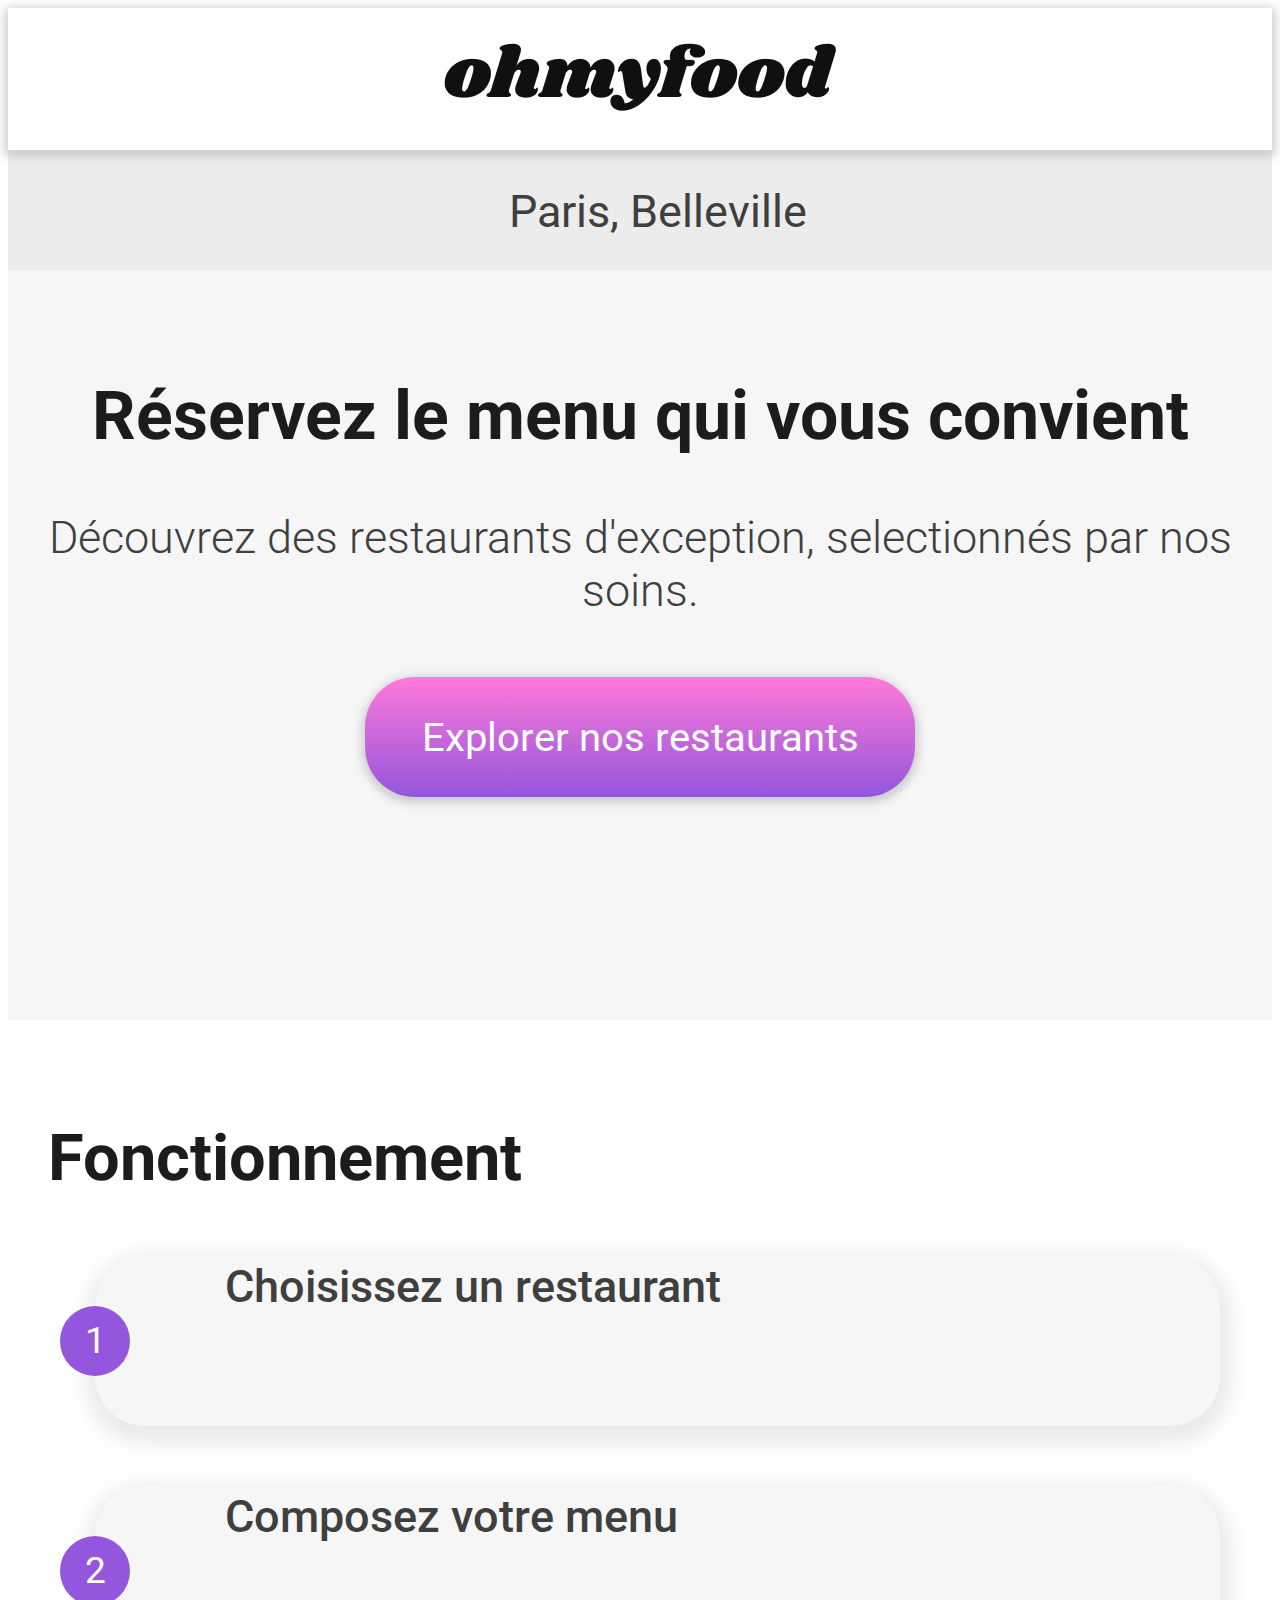
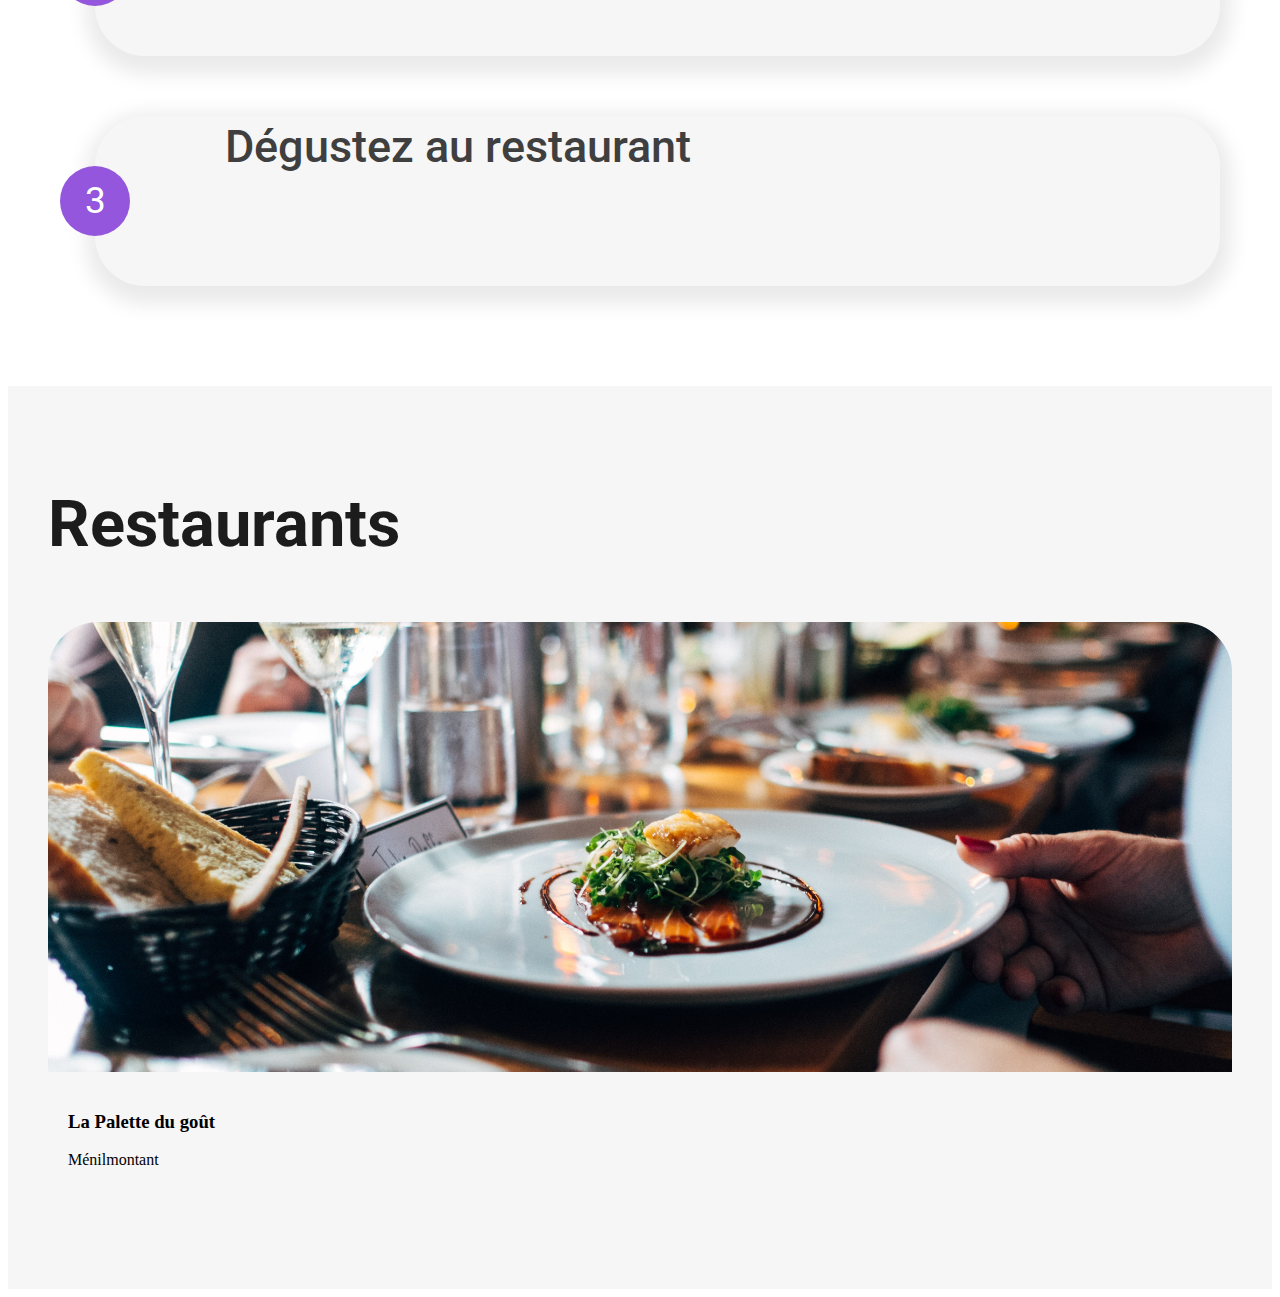
==== index.html @ 8fda4472 "accueil Header Fonctionnement" ====
<!DOCTYPE html>
<html lang="fr">
    <head>

        
        <link rel="stylesheet" href="css/smartphone.css">
        <link rel="stylesheet" href="https://cdnjs.cloudflare.com/ajax/libs/font-awesome/6.1.2/css/all.min.css" integrity="sha512-1sCRPdkRXhBV2PBLUdRb4tMg1w2YPf37qatUFeS7zlBy7jJI8Lf4VHwWfZZfpXtYSLy85pkm9GaYVYMfw5BC1A==" crossorigin="anonymous" referrerpolicy="no-referrer" />

        <title>Oh My food</title>
    </head>
    <body>

        <header class="header">

            <div class="header__logo">
                <img src="./images/ohmyfood.png" alt="Oh My Food Logo">
            </div>

            <div class="header__localisation">
                <i class="fa-solid fa-location-dot"></i> 
                <span>Paris, Belleville</span>
            </div>


            <div class="header__hero">
                <span class="header__hero__title"><h2>Réservez le menu qui vous convient</h2></span>
                <div class="header__hero__subtitle">Découvrez des restaurants d'exception, selectionnés par nos soins.</div>
                <button class="bouton" type="button">
                    Explorer nos restaurants
                </button>
            </div>

        </header>

        <main>

            <section class="fonctionnement">

                <div class="fonctionnement__titre">Fonctionnement</div>

                    <div class="fonctionnement__cards">

                        <div class="fonctionnement__card">
                            <span>1</span>
                            <div><i class="fa-solid fa-mobile-screen"></i> Choisissez un restaurant</div>
                        </div>

                        <div class="fonctionnement__card">
                            <span>2</span>
                            <div><i class="fa-solid fa-list-ul"></i> Composez votre menu</div>
                        </div>

                        <div class="fonctionnement__card">
                            <span>3</span>
                            <div><i class="fa-solid fa-store"></i> Dégustez au restaurant</div>
                        </div>
                    
                    </div>

                </div>

            </section>

            <section class="restaurants">

                <div class="restaurants__titre">Restaurants</div>

                <div class="restaurants__cards">

                    <div class="restaurants__cards__unite">
                        <div class="restaurants__cards__unite__img">
                            <img src="./images/jay-wennington-N_Y88TWmGwA-unsplash.jpg " alt="">
                        </div>
                        <div class="restaurants__cards__unite__caption">
                            <div class="restaurants__cards__unite__caption__descr">
                                <h3>La Palette du goût</h3>
                                Ménilmontant
                            </div>
                            <div class="restaurants__cards__unite__caption__icon">
                                <i class="fa-solid fa-heart"></i>
                            </div>
                        </div>


                    </div>

                </div>



            </section>

            <footer>

            </footer>




        </main>

        
    </body>

</html>
---- css/smartphone.css ----
@import "https://fonts.googleapis.com/css2?family=Roboto:wght@100;300;400;500;700;900&display=swap";
.header {
  width: 100%;
  display: flex;
  flex-direction: column;
  justify-content: center;
}
.header__logo {
  width: 100%;
  text-align: center;
  padding: 35px 0 35px 0;
  box-shadow: 0px 3px 10px 3px #cacaca;
  z-index: 1;
}
.header__localisation {
  background-color: #ececec;
  width: 100%;
  height: 50px;
  padding: 35px 0 35px 0;
  text-align: center;
}
.header__localisation i {
  font-size: 40px;
  padding: 10px 10px 0 0;
  color: rgb(63, 63, 63);
}
.header__localisation span {
  margin-left: 25px;
  font-family: Roboto;
  color: rgb(63, 63, 63);
  font-size: 45px;
  font-weight: 400;
}
.header__hero {
  width: 100%;
  height: 750px;
  background-color: #F6F6F6;
  padding: 50px 30px 50px 30px;
  text-align: center;
  box-sizing: border-box;
}
.header__hero__title {
  font-family: Roboto;
  font-size: 45px;
  font-weight: 700;
  color: #1c1c1c;
}
.header__hero__subtitle {
  font-family: Roboto;
  font-size: 45px;
  font-weight: 300;
  color: rgb(63, 63, 63);
}
.header .bouton {
  margin-top: 60px;
  width: 550px;
  height: 120px;
  background-image: linear-gradient(#FF79DA, #9356DC);
  border-radius: 50px;
  border: none;
  font: 400 40px "Roboto";
  color: white;
  box-shadow: 0px 3px 10px 3px #cacaca;
  transition: all 0.3s ease-in-out;
}
.header .bouton:hover {
  box-shadow: 0px 3px 15px 7px #aaa8a8;
  background-image: linear-gradient(#ff93e1, #a16be0);
}

.fonctionnement {
  width: 100%;
  box-sizing: border-box;
  display: flex;
  flex-direction: column;
  padding: 100px 40px 100px 40px;
  background-color: white;
}
.fonctionnement__titre {
  font-family: Roboto;
  font-size: 65px;
  font-weight: 700;
  color: #1c1c1c;
}
.fonctionnement__card {
  display: flex;
  flex-direction: row;
  margin-top: 60px;
  justify-content: center;
  align-items: center;
}
.fonctionnement__card span {
  min-width: 70px;
  min-height: 70px;
  background-color: #9356DC;
  border-radius: 50px;
  text-align: center;
  font-family: Roboto;
  font-size: 37px;
  color: white;
  line-height: 70px;
  z-index: 1;
}
.fonctionnement__card div {
  width: 95%;
  height: 170px;
  background-color: #F6F6F6;
  border-radius: 50px;
  color: rgb(63, 63, 63);
  font-family: Roboto;
  font-size: 45px;
  font-weight: 500;
  margin-left: -35px;
  box-shadow: 1px 8px 20px 10px #eaeaea;
  transition: all 0.3s ease-in-out;
}
.fonctionnement__card div:hover {
  background-color: rgba(220, 203, 241, 0.31);
  box-shadow: 1px 8px 20px 10px #aeaeae;
}
.fonctionnement__card div:hover i {
  color: #9356DC;
}
.fonctionnement__card div i {
  font-size: 50px;
  padding: 60px 50px 60px 80px;
  color: grey;
}

.restaurants {
  width: 100%;
  background-color: #F6F6F6;
  box-sizing: border-box;
  display: flex;
  flex-direction: column;
  padding: 100px 40px 100px 40px;
}
.restaurants__titre {
  font-family: Roboto;
  font-size: 65px;
  font-weight: 700;
  color: #1c1c1c;
}
.restaurants__cards {
  margin-top: 60px;
  display: flex;
  flex-direction: column;
}
.restaurants__cards__unite {
  width: 100%;
  display: flex;
  flex-direction: column;
}
.restaurants__cards__unite__img {
  height: 450px;
}
.restaurants__cards__unite__img img {
  width: 100%;
  height: 100%;
  -o-object-fit: cover;
     object-fit: cover;
  border-radius: 50px 50px 0 0;
}
.restaurants__cards__unite__caption {
  width: 100%;
  padding: 20px;
  box-sizing: border-box;
  display: flex;
  flex-direction: row;
  justify-content: space-between;
}/*# sourceMappingURL=smartphone.css.map */
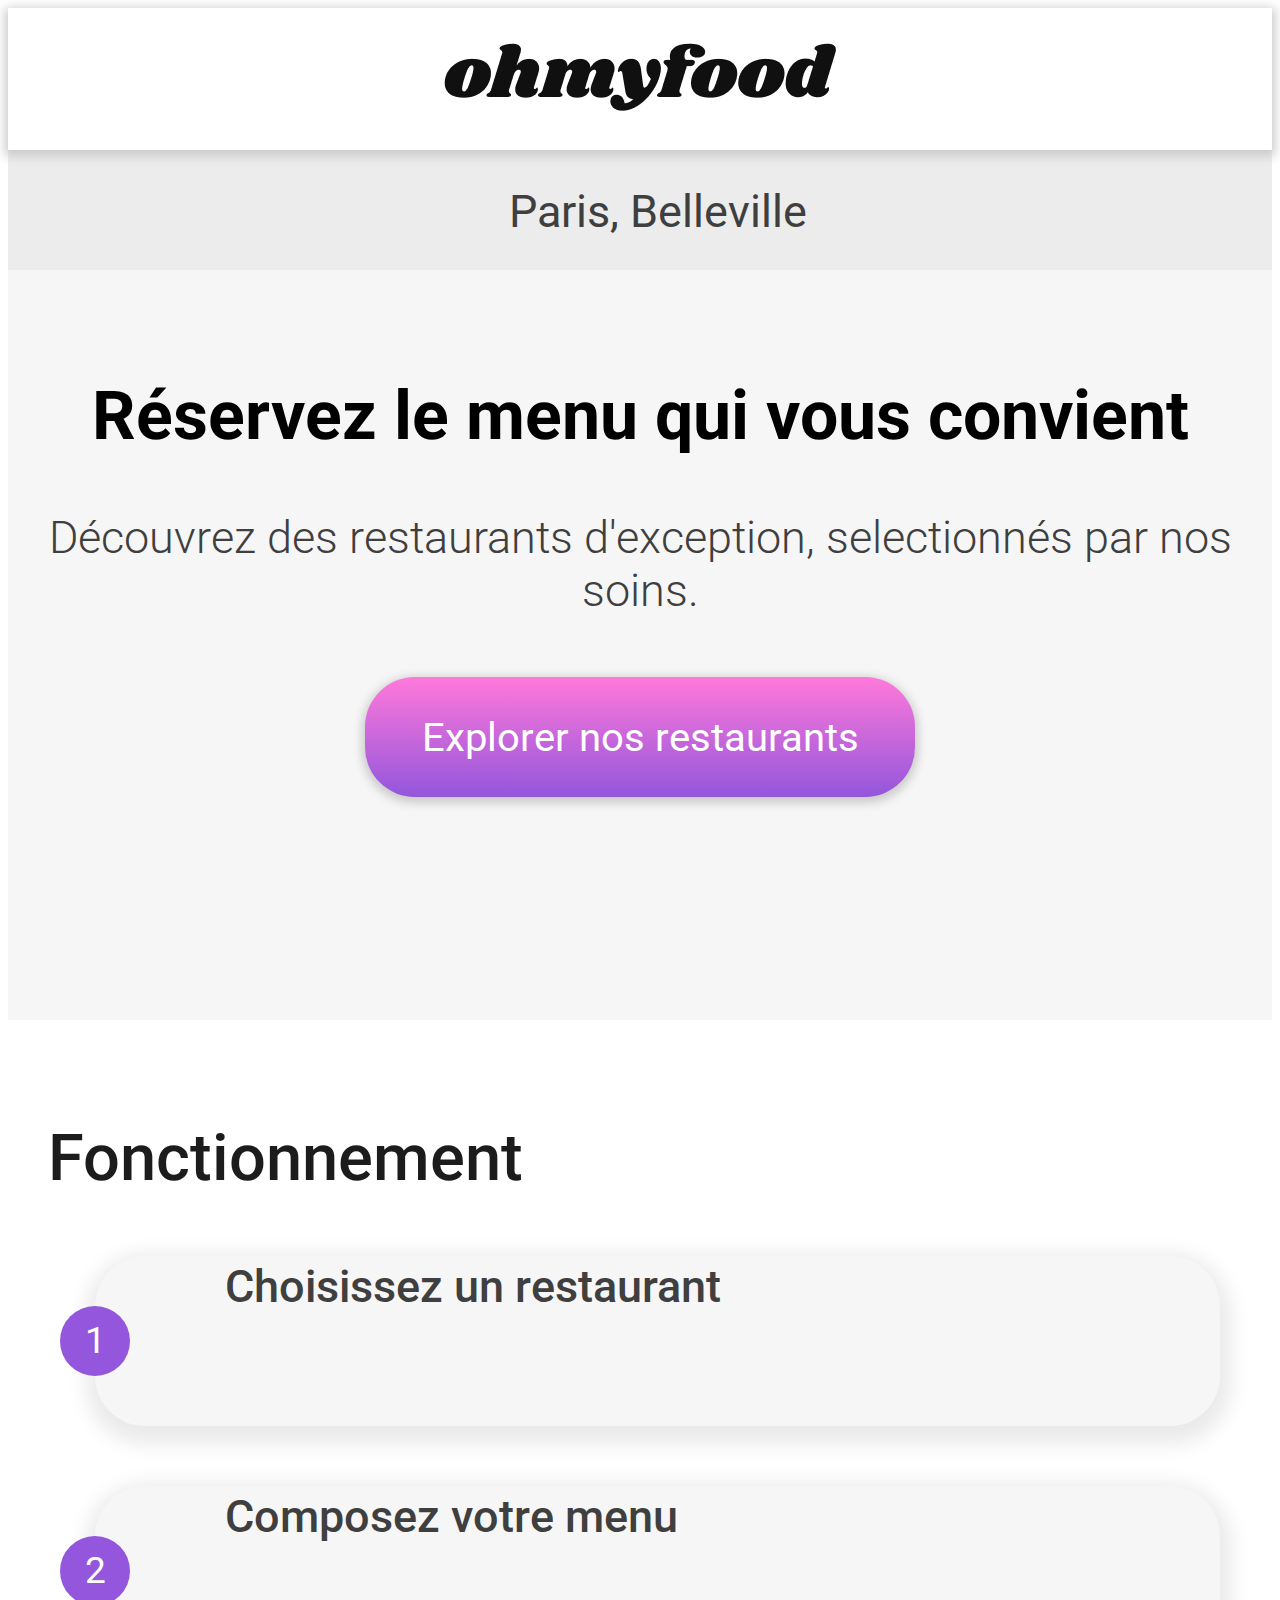
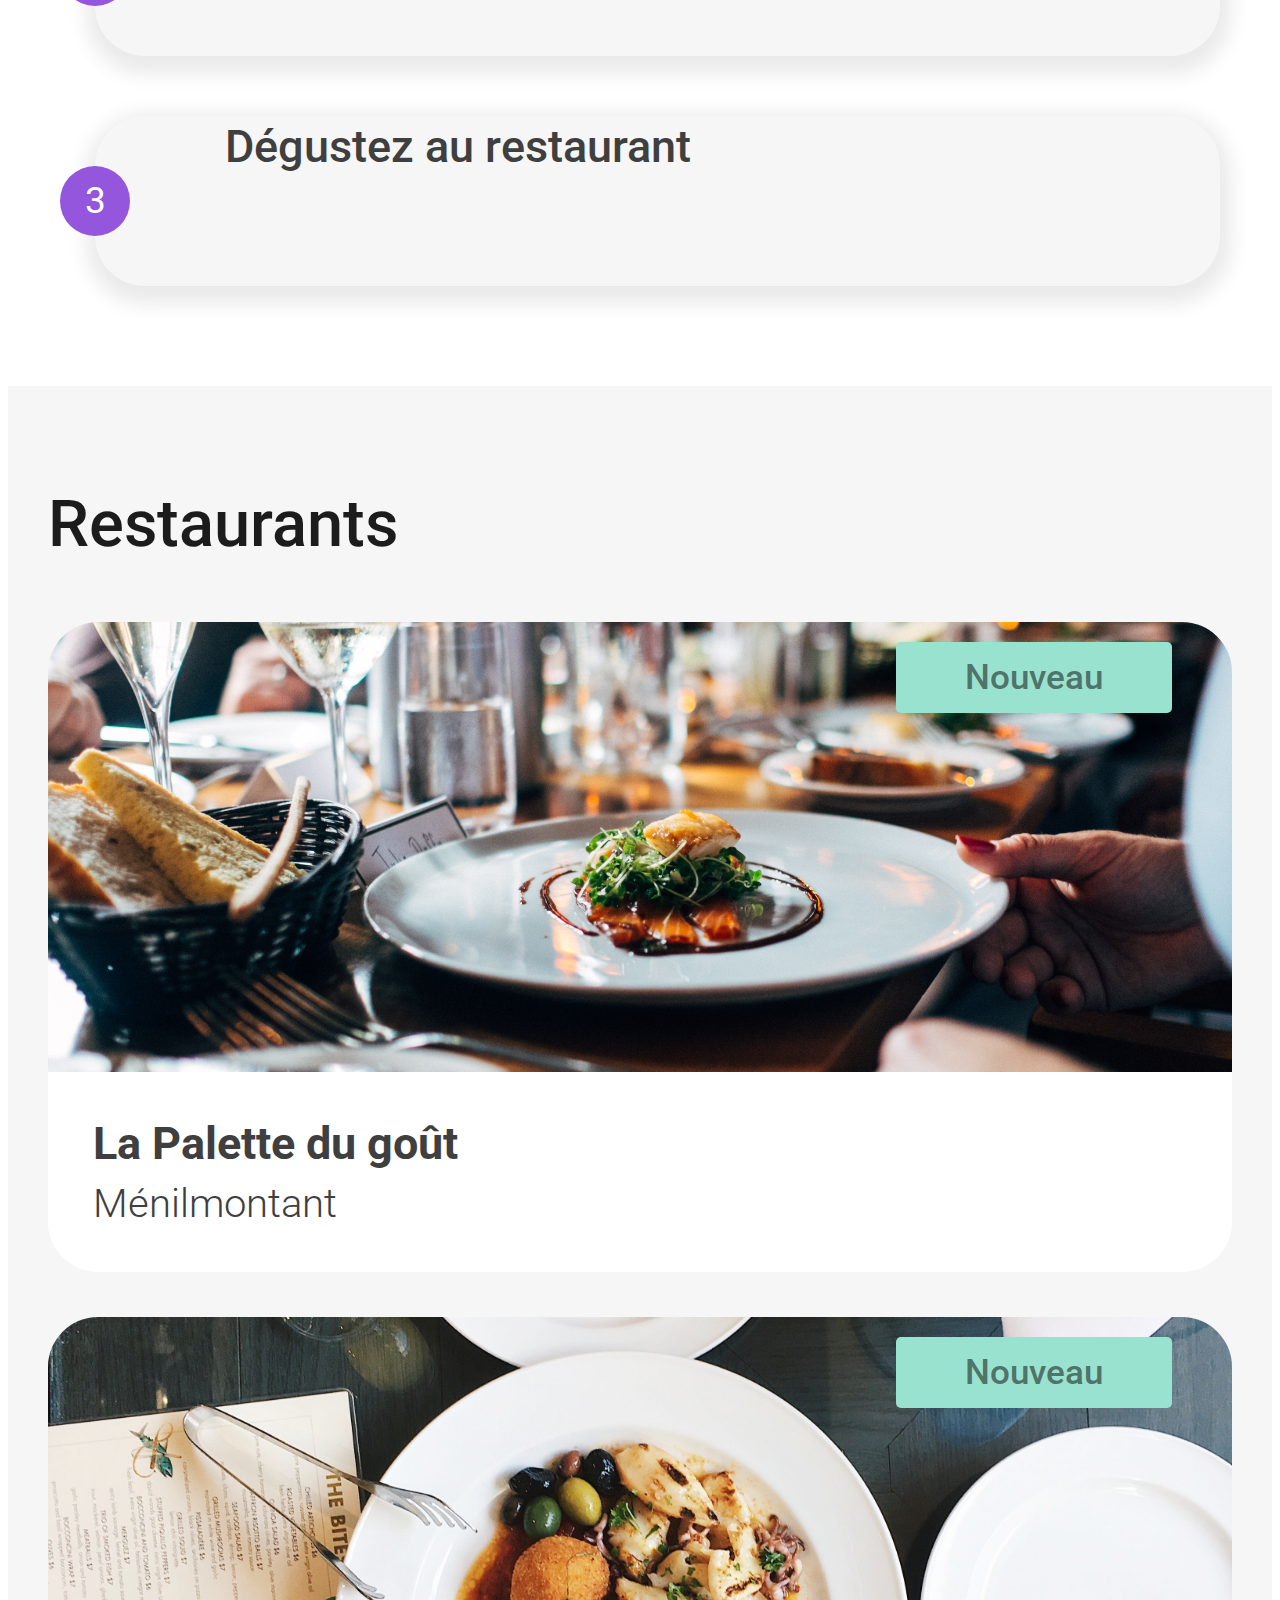
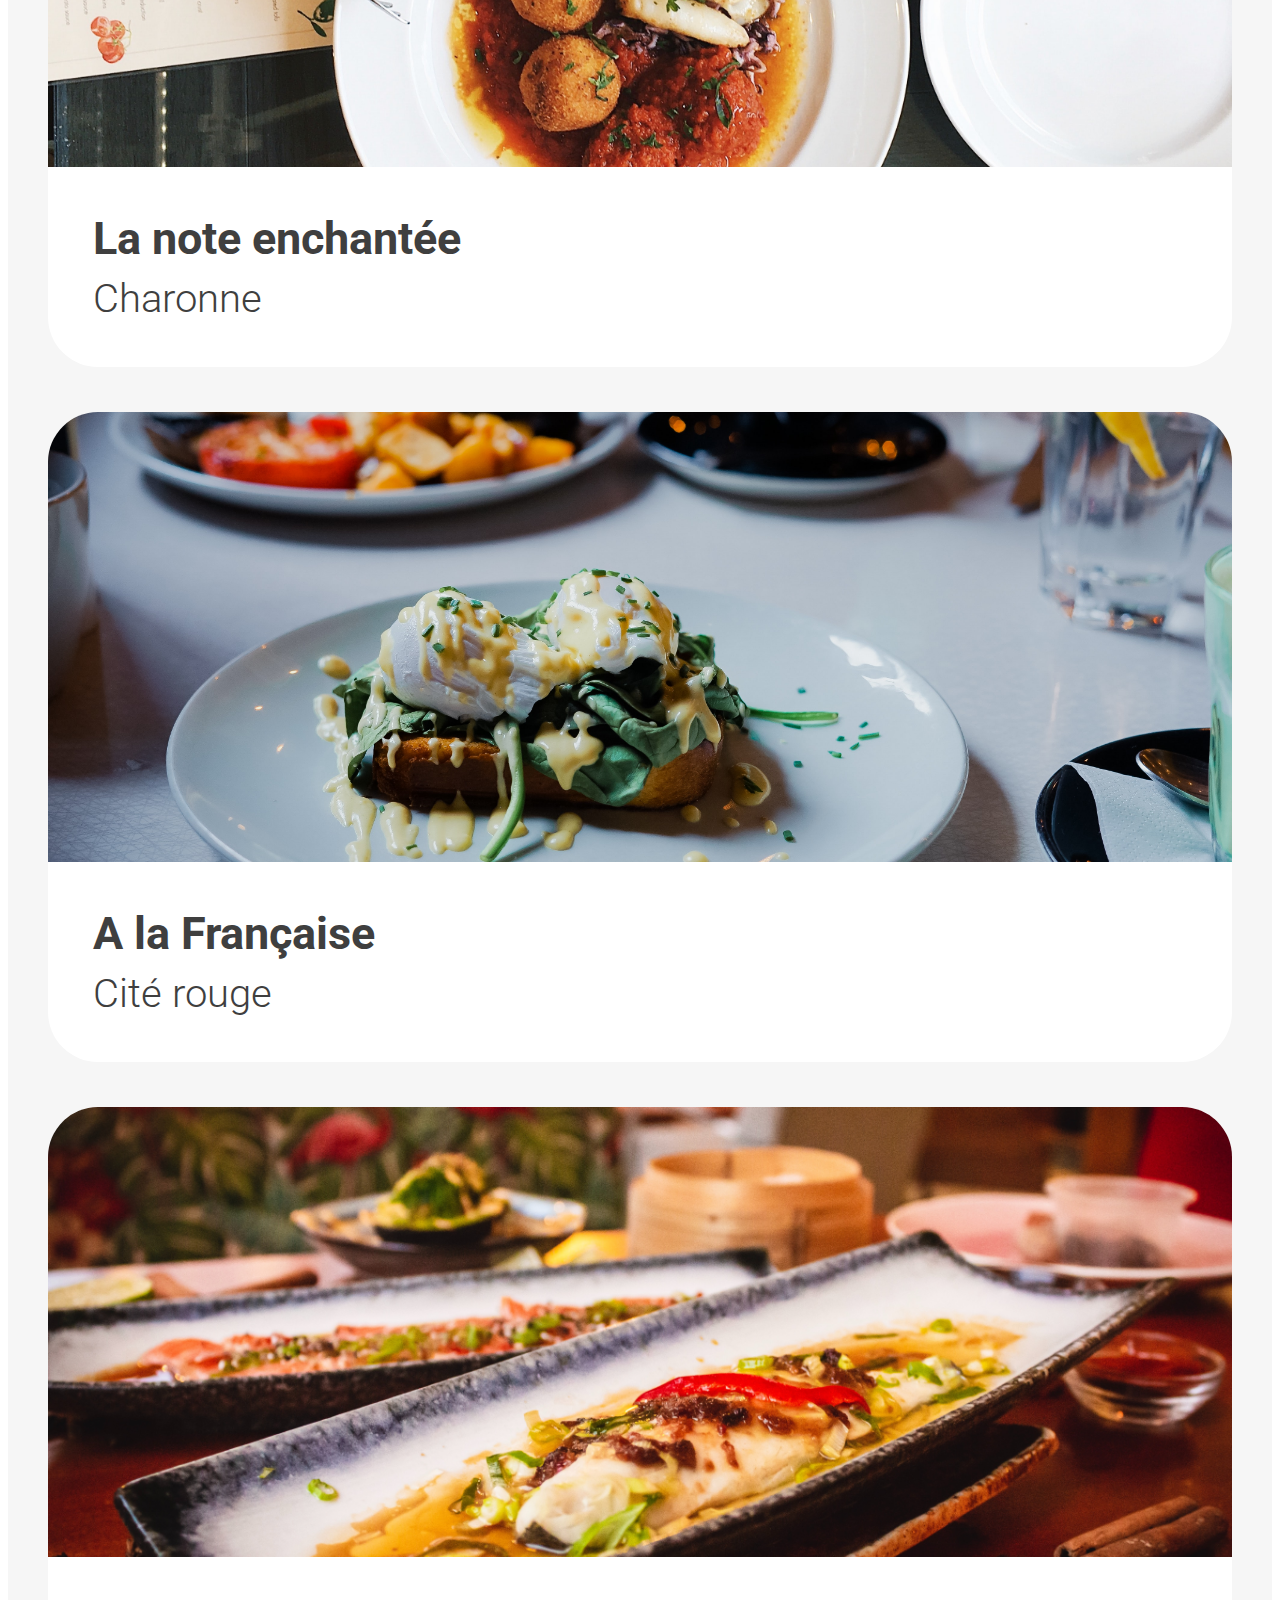
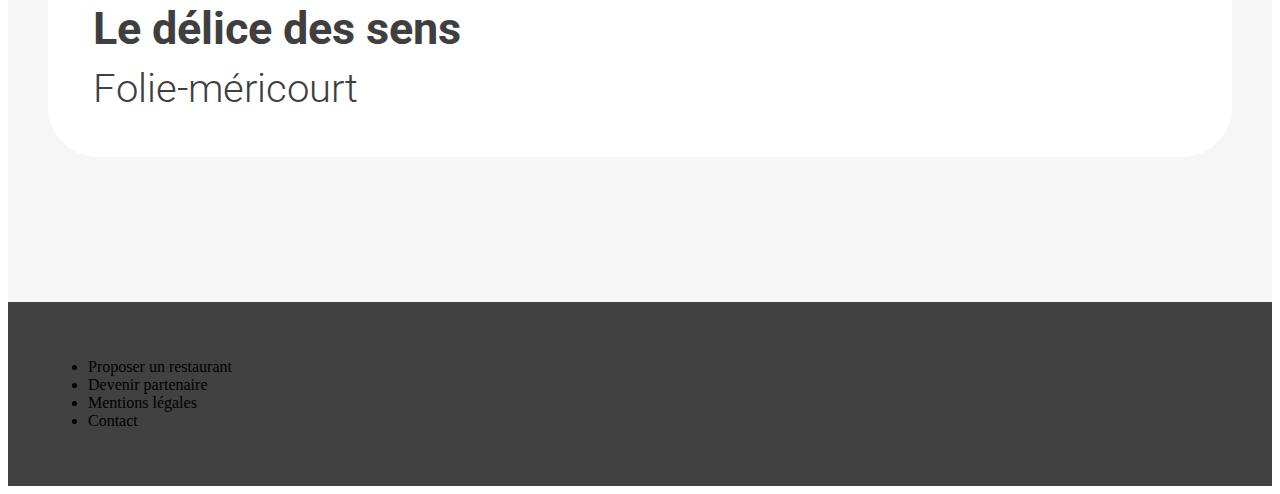
==== commit c5588eda: "add menu css sheet" ====
--- a/index.html
+++ b/index.html
@@ -3,7 +3,8 @@
     <head>
 
         
-        <link rel="stylesheet" href="css/smartphone.css">
+        <link rel="stylesheet" href="css/style.css">
+        
         <link rel="stylesheet" href="https://cdnjs.cloudflare.com/ajax/libs/font-awesome/6.1.2/css/all.min.css" integrity="sha512-1sCRPdkRXhBV2PBLUdRb4tMg1w2YPf37qatUFeS7zlBy7jJI8Lf4VHwWfZZfpXtYSLy85pkm9GaYVYMfw5BC1A==" crossorigin="anonymous" referrerpolicy="no-referrer" />
 
         <title>Oh My food</title>
@@ -67,9 +68,11 @@
 
                 <div class="restaurants__cards">
 
-                    <div class="restaurants__cards__unite">
+                    <article class="restaurants__cards__unite">
                         <div class="restaurants__cards__unite__img">
+                            <div class="restaurants__cards__unite__new"> Nouveau </div>
                             <img src="./images/jay-wennington-N_Y88TWmGwA-unsplash.jpg " alt="">
+                            
                         </div>
                         <div class="restaurants__cards__unite__caption">
                             <div class="restaurants__cards__unite__caption__descr">
@@ -77,12 +80,57 @@
                                 Ménilmontant
                             </div>
                             <div class="restaurants__cards__unite__caption__icon">
-                                <i class="fa-solid fa-heart"></i>
+                                <i class="fa-regular fa-heart"></i>
                             </div>
                         </div>
+                    </article>
 
 
-                    </div>
+                    <article class="restaurants__cards__unite">
+                        <div class="restaurants__cards__unite__img">
+                            <div class="restaurants__cards__unite__new"> Nouveau </div>
+                            <img src="./images/stil-u2Lp8tXIcjw-unsplash.jpg" alt="">
+                        </div>
+                        <div class="restaurants__cards__unite__caption">
+                            <div class="restaurants__cards__unite__caption__descr">
+                                <h3>La note enchantée</h3>
+                                Charonne
+                            </div>
+                            <div class="restaurants__cards__unite__caption__icon">
+                                <i class="fa-regular fa-heart"></i>
+                            </div>
+                        </div>
+                    </article>
+
+                    <article class="restaurants__cards__unite">
+                        <div class="restaurants__cards__unite__img">
+                            <img src="./images/toa-heftiba-DQKerTsQwi0-unsplash.jpg " alt="">
+                        </div>
+                        <div class="restaurants__cards__unite__caption">
+                            <div class="restaurants__cards__unite__caption__descr">
+                                <h3>A la Française</h3>
+                                Cité rouge
+                            </div>
+                            <div class="restaurants__cards__unite__caption__icon">
+                                <i class="fa-regular fa-heart"></i>
+                            </div>
+                        </div>
+                    </article>
+
+                    <article class="restaurants__cards__unite">
+                        <div class="restaurants__cards__unite__img">
+                            <img src="./images/louis-hansel-shotsoflouis-qNBGVyOCY8Q-unsplash.jpg " alt="">
+                        </div>
+                        <div class="restaurants__cards__unite__caption">
+                            <div class="restaurants__cards__unite__caption__descr">
+                                <h3>Le délice des sens</h3>
+                                Folie-méricourt
+                            </div>
+                            <div class="restaurants__cards__unite__caption__icon">
+                                <i class="fa-regular fa-heart"></i>
+                            </div>
+                        </div>
+                    </article>
 
                 </div>
 
@@ -91,6 +139,16 @@
             </section>
 
             <footer>
+                <div>
+            
+                        
+                </div>
+                <ul>
+                    <li><i></i> Proposer un restaurant</li>
+                    <li><i></i> Devenir partenaire</li>
+                    <li>Mentions légales</li>
+                    <li>Contact</li>
+                </ul>
 
             </footer>
 
--- a/css/style.css
+++ b/css/style.css
@@ -0,0 +1,224 @@
+@import "https://fonts.googleapis.com/css2?family=Roboto:wght@100;300;400;500;700;900&display=swap";
+.header {
+  width: 100%;
+  display: flex;
+  flex-direction: column;
+  justify-content: center;
+}
+.header__logo {
+  width: 100%;
+  text-align: center;
+  padding: 35px 0 35px 0;
+  box-shadow: 0px 3px 10px 3px #cacaca;
+  z-index: 1;
+}
+.header__localisation {
+  background-color: #ececec;
+  width: 100%;
+  height: 50px;
+  padding: 35px 0 35px 0;
+  text-align: center;
+}
+.header__localisation i {
+  font-size: 40px;
+  padding: 10px 10px 0 0;
+  color: rgb(63, 63, 63);
+}
+.header__localisation span {
+  margin-left: 25px;
+  font-family: Roboto;
+  color: rgb(63, 63, 63);
+  font-size: 45px;
+  font-weight: 400;
+}
+.header__hero {
+  width: 100%;
+  height: 750px;
+  background-color: #F6F6F6;
+  padding: 50px 30px 50px 30px;
+  text-align: center;
+  box-sizing: border-box;
+}
+.header__hero__title {
+  font-family: Roboto;
+  font-size: 45px;
+  font-weight: 700;
+  color: black;
+}
+.header__hero__subtitle {
+  font-family: Roboto;
+  font-size: 45px;
+  font-weight: 300;
+  color: rgb(63, 63, 63);
+}
+.header .bouton {
+  margin-top: 60px;
+  width: 550px;
+  height: 120px;
+  background-image: linear-gradient(#FF79DA, #9356DC);
+  border-radius: 50px;
+  border: none;
+  font: 400 40px "Roboto";
+  color: white;
+  box-shadow: 0px 3px 10px 3px #cacaca;
+  transition: all 0.3s ease-in-out;
+}
+.header .bouton:hover {
+  box-shadow: 0px 3px 15px 7px #aaa8a8;
+  background-image: linear-gradient(#ff93e1, #a16be0);
+}
+
+.fonctionnement {
+  width: 100%;
+  box-sizing: border-box;
+  display: flex;
+  flex-direction: column;
+  padding: 100px 40px 100px 40px;
+  background-color: white;
+}
+.fonctionnement__titre {
+  font-family: Roboto;
+  font-size: 65px;
+  font-weight: 500;
+  color: #1c1c1c;
+}
+.fonctionnement__card {
+  display: flex;
+  flex-direction: row;
+  margin-top: 60px;
+  justify-content: center;
+  align-items: center;
+}
+.fonctionnement__card span {
+  min-width: 70px;
+  min-height: 70px;
+  background-color: #9356DC;
+  border-radius: 50px;
+  text-align: center;
+  font-family: Roboto;
+  font-size: 37px;
+  color: white;
+  line-height: 70px;
+  z-index: 1;
+}
+.fonctionnement__card div {
+  width: 95%;
+  height: 170px;
+  background-color: #F6F6F6;
+  border-radius: 50px;
+  color: rgb(63, 63, 63);
+  font-family: Roboto;
+  font-size: 45px;
+  font-weight: 500;
+  margin-left: -35px;
+  box-shadow: 1px 8px 20px 10px #eaeaea;
+  transition: all 0.3s ease-in-out;
+}
+.fonctionnement__card div:hover {
+  background-color: rgba(220, 203, 241, 0.31);
+  box-shadow: 1px 8px 20px 10px #aeaeae;
+}
+.fonctionnement__card div:hover i {
+  color: #9356DC;
+}
+.fonctionnement__card div i {
+  font-size: 50px;
+  padding: 60px 50px 60px 80px;
+  color: grey;
+}
+
+.restaurants {
+  width: 100%;
+  background-color: #F6F6F6;
+  box-sizing: border-box;
+  display: flex;
+  flex-direction: column;
+  padding: 100px 40px 100px 40px;
+}
+.restaurants__titre {
+  font-family: Roboto;
+  font-size: 65px;
+  font-weight: 500;
+  color: #1c1c1c;
+}
+.restaurants__cards {
+  margin-top: 60px;
+  display: flex;
+  flex-direction: column;
+}
+.restaurants__cards__unite {
+  width: 100%;
+  margin-bottom: 45px;
+  display: flex;
+  flex-direction: column;
+}
+.restaurants__cards__unite__img {
+  height: 450px;
+}
+.restaurants__cards__unite__img img {
+  width: 100%;
+  height: 100%;
+  object-fit: cover;
+  border-radius: 50px 50px 0 0;
+}
+.restaurants__cards__unite__new {
+  position: absolute;
+  margin-top: 20px;
+  left: 70%;
+  width: 20%;
+  padding: 15px 10px 15px 10px;
+  border-radius: 5px;
+  background-color: #99E2D0;
+  text-align: center;
+  font-family: Roboto;
+  font-size: 35px;
+  font-weight: 500;
+  color: #50736a;
+}
+.restaurants__cards__unite__caption {
+  width: 100%;
+  padding: 45px;
+  box-sizing: border-box;
+  display: flex;
+  flex-direction: row;
+  justify-content: space-between;
+  background-color: white;
+  border-radius: 0 0 50px 50px;
+  font-family: Roboto;
+  font-size: 40px;
+  font-weight: 300;
+  color: rgb(63, 63, 63);
+}
+.restaurants__cards__unite__caption h3 {
+  font-family: Roboto;
+  font-size: 45px;
+  font-weight: 700;
+  color: rgb(63, 63, 63);
+  margin: 0 0 10px 0;
+}
+.restaurants__cards__unite__caption .fa-heart {
+  font-size: 70px;
+  background: none;
+}
+.restaurants__cards__unite__caption .fa-heart:hover::before {
+  font-family: "Font Awesome 5 Free";
+  font-weight: 300;
+  content: "\f004";
+  background-clip: text;
+  -webkit-background-clip: text;
+  color: #9356DC;
+  background: -webkit-linear-gradient(#9356DC, #FF79DA);
+  /*-webkit-text-fill-color: transparent;*/
+}
+
+footer {
+  width: 100%;
+  box-sizing: border-box;
+  display: flex;
+  flex-direction: column;
+  padding: 40px;
+  background-color: #424141;
+}
+footer div svg {
+  fill: white;
+}/*# sourceMappingURL=style.css.map */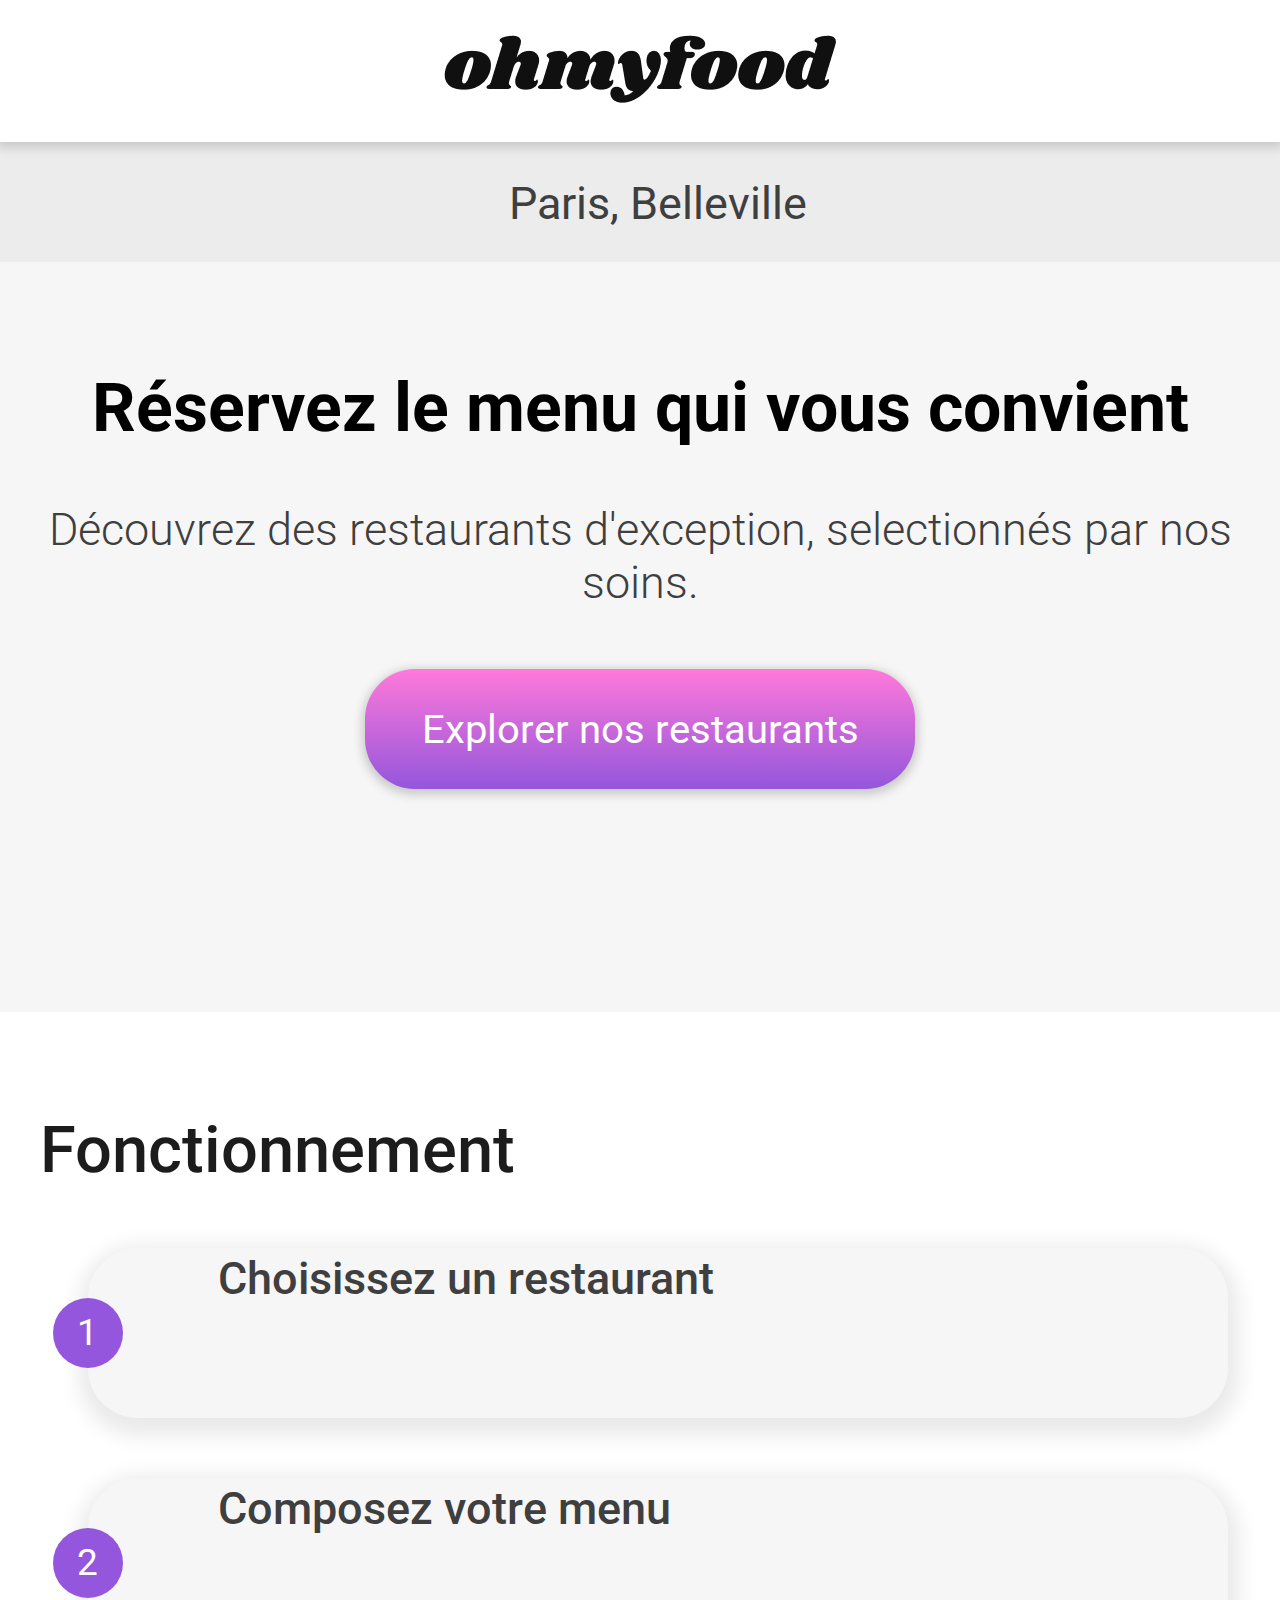
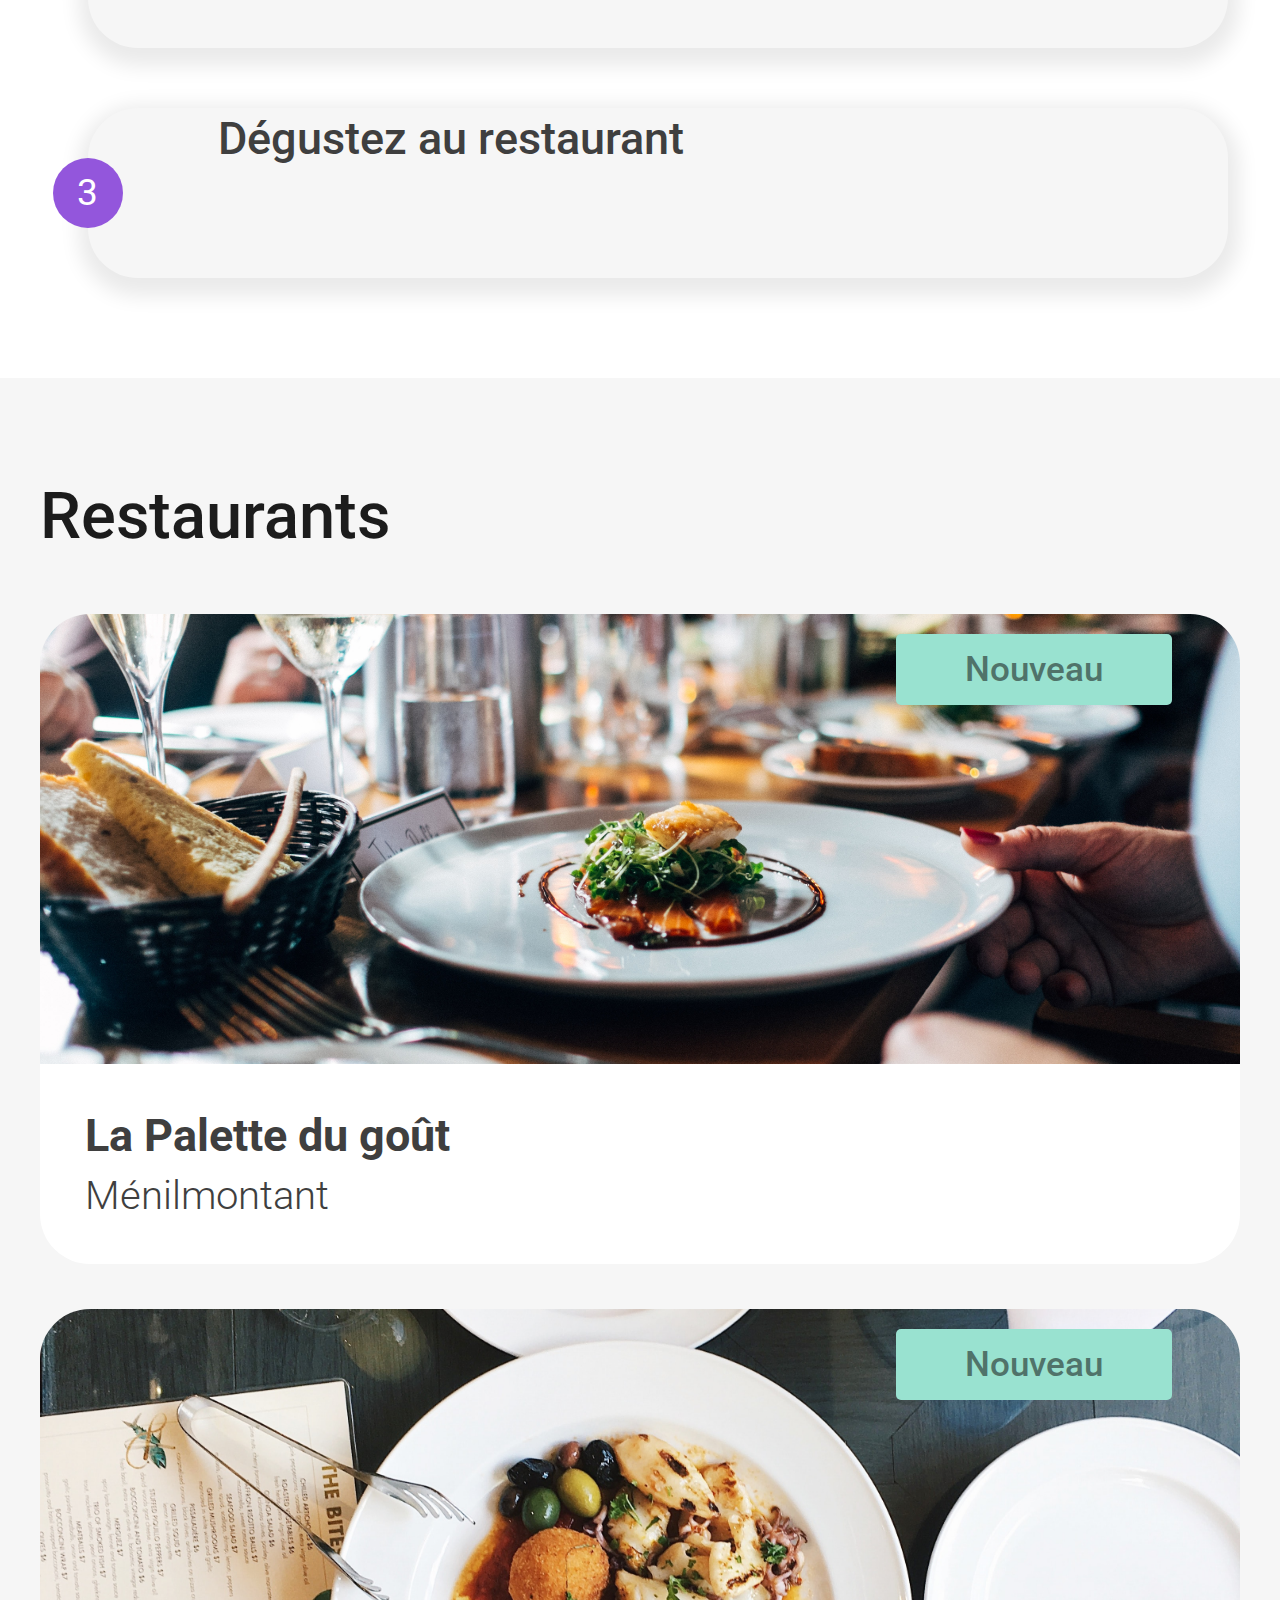
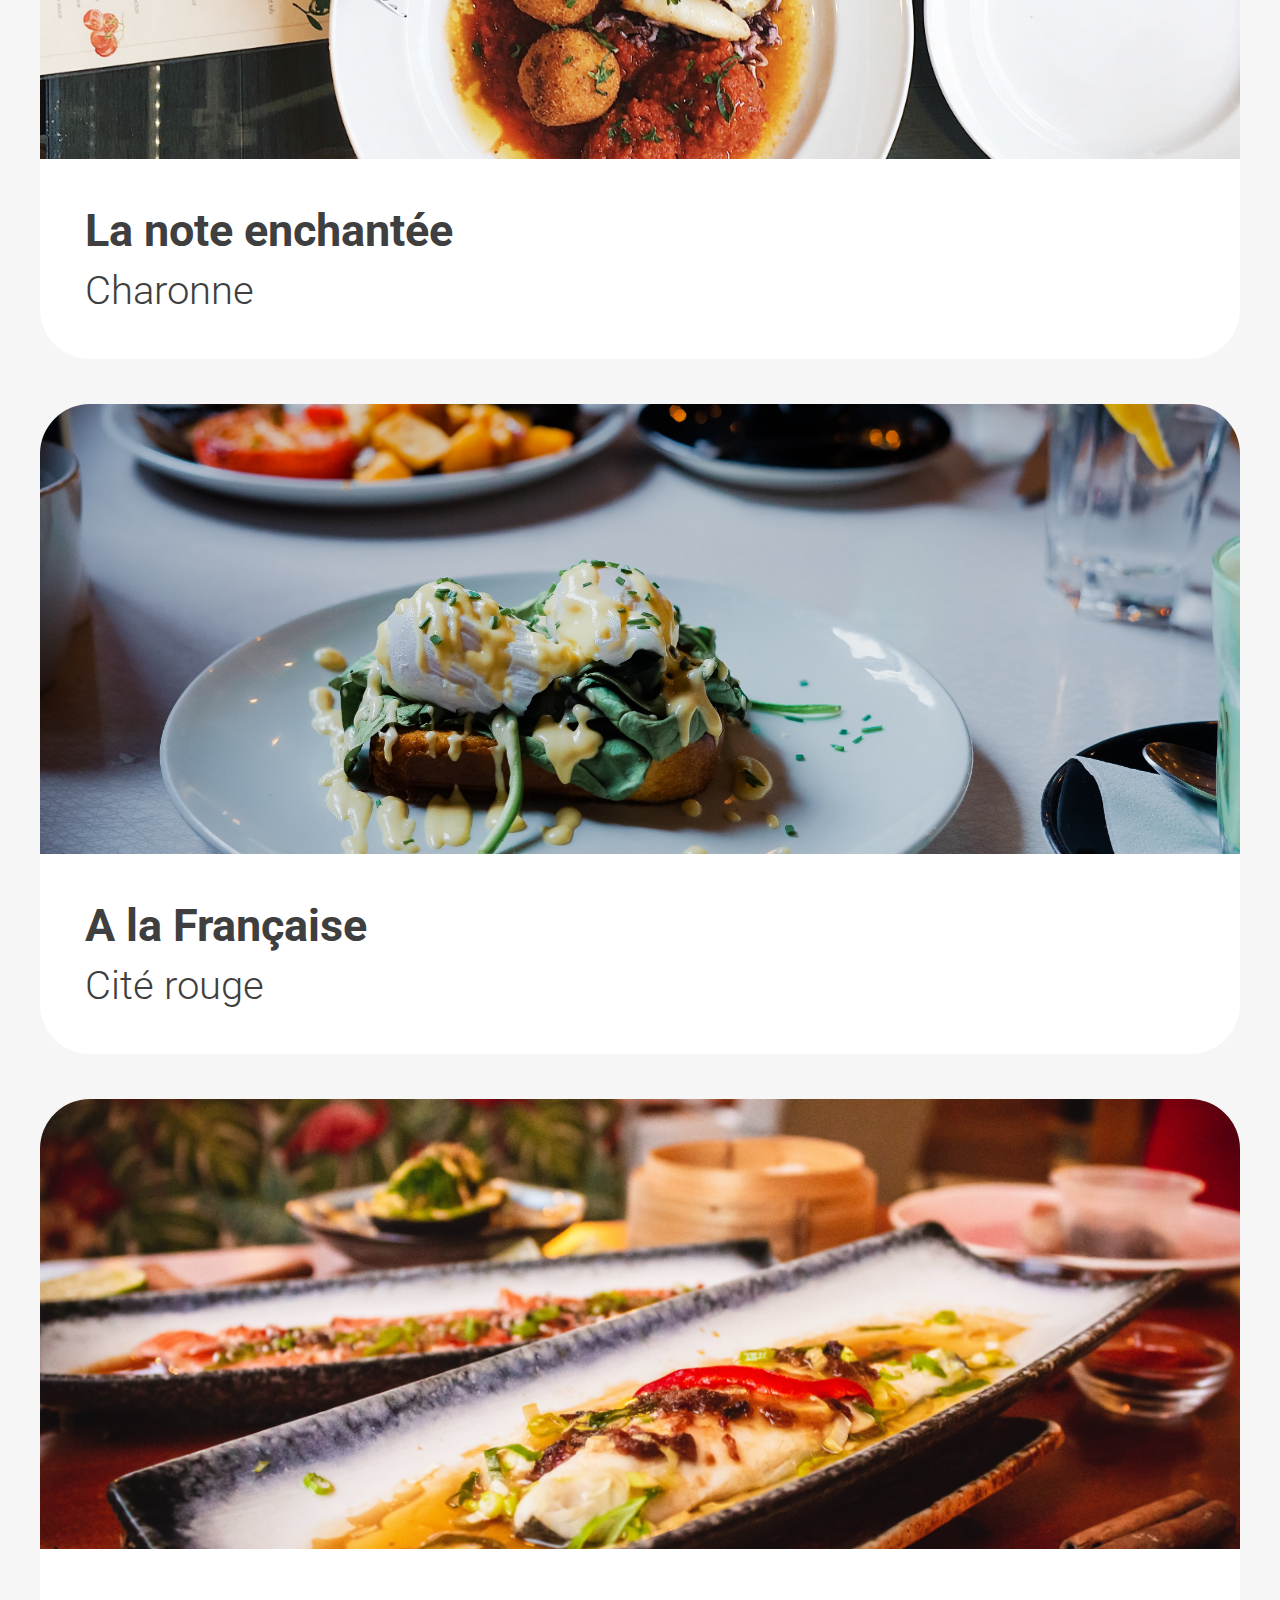
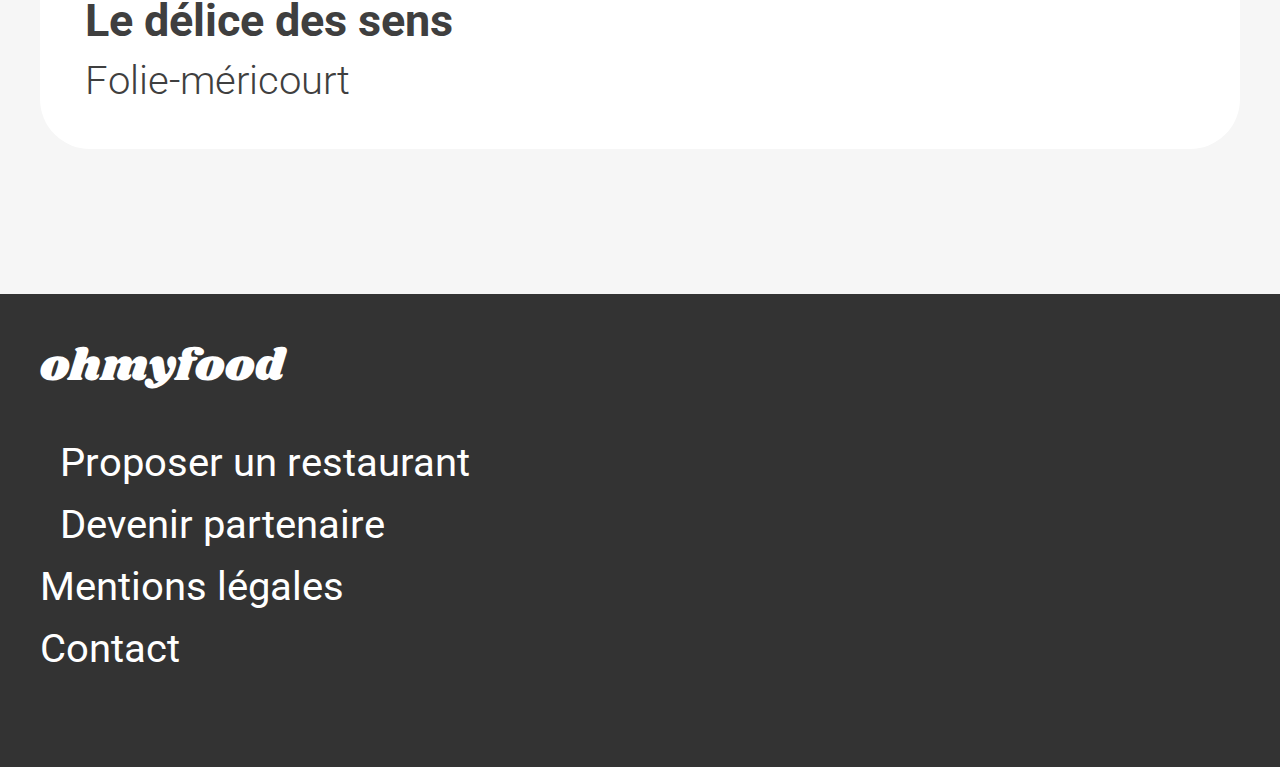
==== commit b07a4302: "7-1 directories" ====
--- a/index.html
+++ b/index.html
@@ -3,7 +3,7 @@
     <head>
 
         
-        <link rel="stylesheet" href="css/style.css">
+        <link rel="stylesheet" href="css/main.css">
         
         <link rel="stylesheet" href="https://cdnjs.cloudflare.com/ajax/libs/font-awesome/6.1.2/css/all.min.css" integrity="sha512-1sCRPdkRXhBV2PBLUdRb4tMg1w2YPf37qatUFeS7zlBy7jJI8Lf4VHwWfZZfpXtYSLy85pkm9GaYVYMfw5BC1A==" crossorigin="anonymous" referrerpolicy="no-referrer" />
 
@@ -80,7 +80,7 @@
                                 Ménilmontant
                             </div>
                             <div class="restaurants__cards__unite__caption__icon">
-                                <i class="fa-regular fa-heart"></i>
+                               <i class="fa-regular fa-heart"></i> 
                             </div>
                         </div>
                     </article>
@@ -138,14 +138,11 @@
 
             </section>
 
-            <footer>
-                <div>
-            
-                        
-                </div>
+            <footer class="footer">
+                <span class="footer__title">ohmyfood</span>
                 <ul>
-                    <li><i></i> Proposer un restaurant</li>
-                    <li><i></i> Devenir partenaire</li>
+                    <li><span class="footer__icon"><i class="fa-solid fa-utensils"></i> </span>Proposer un restaurant</li>
+                    <li><span class="footer__icon"><i class="fa-solid fa-handshake"></i></span> Devenir partenaire</li>
                     <li>Mentions légales</li>
                     <li>Contact</li>
                 </ul>
--- a/css/main.css
+++ b/css/main.css
@@ -0,0 +1,601 @@
+@charset "UTF-8";
+
+@import "https://fonts.googleapis.com/css2?family=Roboto:wght@100;300;400;500;700;900&display=swap";
+@import url("https://fonts.googleapis.com/css2?family=Shrikhand&display=swap");
+
+
+
+article,
+aside,
+details,
+figcaption,
+figure,
+footer,
+header,
+hgroup,
+nav,
+section,
+summary {
+  display: block;
+}
+
+audio,
+canvas,
+video {
+  display: inline-block;
+}
+
+audio:not([controls]) {
+  display: none;
+  height: 0;
+}
+
+[hidden], template {
+  display: none;
+}
+
+html {
+  background: #fff;
+  color: #000;
+  -webkit-text-size-adjust: 100%;
+  -ms-text-size-adjust: 100%;
+}
+
+html,
+button,
+input,
+select,
+textarea {
+  font-family: sans-serif;
+}
+
+body {
+  margin: 0;
+}
+
+a {
+  background: transparent;
+}
+a:focus {
+  outline: thin dotted;
+}
+a:hover, a:active {
+  outline: 0;
+}
+
+h1 {
+  font-size: 2em;
+  margin: 0.67em 0;
+}
+
+h2 {
+  font-size: 1.5em;
+  margin: 0.83em 0;
+}
+
+h3 {
+  font-size: 1.17em;
+  margin: 1em 0;
+}
+
+h4 {
+  font-size: 1em;
+  margin: 1.33em 0;
+}
+
+h5 {
+  font-size: 0.83em;
+  margin: 1.67em 0;
+}
+
+h6 {
+  font-size: 0.75em;
+  margin: 2.33em 0;
+}
+
+abbr[title] {
+  border-bottom: 1px dotted;
+}
+
+b,
+strong {
+  font-weight: bold;
+}
+
+dfn {
+  font-style: italic;
+}
+
+mark {
+  background: #ff0;
+  color: #000;
+}
+
+code,
+kbd,
+pre,
+samp {
+  font-family: monospace, serif;
+  font-size: 1em;
+}
+
+pre {
+  white-space: pre;
+  white-space: pre-wrap;
+  word-wrap: break-word;
+}
+
+q {
+  quotes: "“" "”" "‘" "’";
+}
+
+q:before, q:after {
+  content: "";
+  content: none;
+}
+
+small {
+  font-size: 80%;
+}
+
+sub,
+sup {
+  font-size: 75%;
+  line-height: 0;
+  position: relative;
+  vertical-align: baseline;
+}
+
+sup {
+  top: -0.5em;
+}
+
+sub {
+  bottom: -0.25em;
+}
+
+img {
+  border: 0;
+}
+
+svg:not(:root) {
+  overflow: hidden;
+}
+
+figure {
+  margin: 0;
+}
+
+fieldset {
+  border: 1px solid #c0c0c0;
+  margin: 0 2px;
+  padding: 0.35em 0.625em 0.75em;
+}
+
+legend {
+  border: 0;
+  padding: 0;
+  white-space: normal;
+}
+
+button,
+input,
+select,
+textarea {
+  font-family: inherit;
+  font-size: 100%;
+  margin: 0;
+  vertical-align: baseline;
+}
+
+button, input {
+  line-height: normal;
+}
+
+button,
+select {
+  text-transform: none;
+}
+
+button,
+html input[type=button],
+input[type=reset],
+input[type=submit] {
+  -webkit-appearance: button;
+  cursor: pointer;
+}
+
+button[disabled],
+input[disabled] {
+  cursor: default;
+}
+
+button::-moz-focus-inner, input::-moz-focus-inner {
+  border: 0;
+  padding: 0;
+}
+
+textarea {
+  overflow: auto;
+  vertical-align: top;
+}
+
+table {
+  border-collapse: collapse;
+  border-spacing: 0;
+}
+
+input[type=search] {
+  -webkit-appearance: textfield;
+  -moz-box-sizing: content-box;
+  -webkit-box-sizing: content-box;
+  box-sizing: content-box;
+}
+input[type=search]::-webkit-search-cancel-button, input[type=search]::-webkit-search-decoration {
+  -webkit-appearance: none;
+}
+input[type=checkbox], input[type=radio] {
+  box-sizing: border-box;
+  padding: 0;
+}
+
+.header {
+  width: 100%;
+  display: flex;
+  flex-direction: column;
+  justify-content: center;
+}
+.header__logo {
+  width: 100%;
+  text-align: center;
+  padding: 35px 0 35px 0;
+  box-shadow: 0px 3px 10px 3px #cacaca;
+  z-index: 1;
+}
+.header__localisation {
+  background-color: #ececec;
+  width: 100%;
+  height: 50px;
+  padding: 35px 0 35px 0;
+  text-align: center;
+}
+.header__localisation i {
+  font-size: 40px;
+  padding: 10px 10px 0 0;
+  color: rgb(63, 63, 63);
+}
+.header__localisation span {
+  margin-left: 25px;
+  font-family: Roboto;
+  color: rgb(63, 63, 63);
+  font-size: 45px;
+  font-weight: 400;
+}
+.header__hero {
+  width: 100%;
+  height: 750px;
+  background-color: #f6f6f6;
+  padding: 50px 30px 50px 30px;
+  text-align: center;
+  box-sizing: border-box;
+}
+.header__hero__title {
+  font-family: Roboto;
+  font-size: 45px;
+  font-weight: 700;
+  color: black;
+}
+.header__hero__subtitle {
+  font-family: Roboto;
+  font-size: 45px;
+  font-weight: 300;
+  color: rgb(63, 63, 63);
+}
+.header .bouton {
+  margin-top: 60px;
+  width: 550px;
+  height: 120px;
+  background-image: linear-gradient(#ff79da, #9356dc);
+  border-radius: 50px;
+  border: none;
+  font: 400 40px "Roboto";
+  color: white;
+  box-shadow: 0px 3px 10px 3px #cacaca;
+  transition: all 0.3s ease-in-out;
+}
+.header .bouton:hover {
+  box-shadow: 0px 3px 15px 7px #aaa8a8;
+  background-image: linear-gradient(#ff93e1, #a16be0);
+}
+.header__picture {
+  width: 100%;
+  height: 550px;
+  box-sizing: border-box;
+}
+.header__picture img {
+  width: 100%;
+  object-fit: cover;
+}
+
+.footer {
+  width: 100%;
+  box-sizing: border-box;
+  display: flex;
+  flex-direction: column;
+  padding: 40px;
+  background-color: #333333;
+}
+.footer__title {
+  font-family: Shrikhand;
+  font-size: 45px;
+  color: white;
+}
+.footer__icon {
+  min-width: 50px;
+  min-height: 50px;
+}
+.footer__icon i {
+  font-size: 30px;
+  padding: 0 20px 0 0;
+}
+.footer ul {
+  padding: 0px;
+  font-family: Roboto;
+  list-style-type: none;
+  font-size: 40px;
+  color: white;
+}
+.footer li {
+  padding: 0 0 15px 0;
+}
+
+.fonctionnement {
+  width: 100%;
+  box-sizing: border-box;
+  display: flex;
+  flex-direction: column;
+  padding: 100px 40px 100px 40px;
+  background-color: white;
+}
+.fonctionnement__titre {
+  font-family: Roboto;
+  font-size: 65px;
+  font-weight: 500;
+  color: #1c1c1c;
+}
+.fonctionnement__card {
+  display: flex;
+  flex-direction: row;
+  margin-top: 60px;
+  justify-content: center;
+  align-items: center;
+}
+.fonctionnement__card span {
+  min-width: 70px;
+  min-height: 70px;
+  background-color: #9356dc;
+  border-radius: 50px;
+  text-align: center;
+  font-family: Roboto;
+  font-size: 37px;
+  color: white;
+  line-height: 70px;
+  z-index: 1;
+}
+.fonctionnement__card div {
+  width: 95%;
+  height: 170px;
+  background-color: #f6f6f6;
+  border-radius: 50px;
+  color: rgb(63, 63, 63);
+  font-family: Roboto;
+  font-size: 45px;
+  font-weight: 500;
+  margin-left: -35px;
+  box-shadow: 1px 8px 20px 10px #eaeaea;
+  transition: all 0.3s ease-in-out;
+}
+.fonctionnement__card div:hover {
+  background-color: rgba(220, 203, 241, 0.31);
+  box-shadow: 1px 8px 20px 10px #aeaeae;
+}
+.fonctionnement__card div:hover i {
+  color: #9356dc;
+}
+.fonctionnement__card div i {
+  font-size: 50px;
+  padding: 60px 50px 60px 80px;
+  color: grey;
+}
+
+.restaurants {
+  width: 100%;
+  background-color: #f6f6f6;
+  box-sizing: border-box;
+  display: flex;
+  flex-direction: column;
+  padding: 100px 40px 100px 40px;
+}
+.restaurants__titre {
+  font-family: Roboto;
+  font-size: 65px;
+  font-weight: 500;
+  color: #1c1c1c;
+}
+.restaurants__cards {
+  margin-top: 60px;
+  display: flex;
+  flex-direction: column;
+}
+.restaurants__cards__unite {
+  width: 100%;
+  margin-bottom: 45px;
+  display: flex;
+  flex-direction: column;
+}
+.restaurants__cards__unite__img {
+  height: 450px;
+}
+.restaurants__cards__unite__img img {
+  width: 100%;
+  height: 100%;
+  object-fit: cover;
+  border-radius: 50px 50px 0 0;
+}
+.restaurants__cards__unite__new {
+  position: absolute;
+  margin-top: 20px;
+  left: 70%;
+  width: 20%;
+  padding: 15px 10px 15px 10px;
+  border-radius: 5px;
+  background-color: #99e2d0;
+  text-align: center;
+  font-family: Roboto;
+  font-size: 35px;
+  font-weight: 500;
+  color: #50736a;
+}
+.restaurants__cards__unite__caption {
+  width: 100%;
+  padding: 45px;
+  box-sizing: border-box;
+  display: flex;
+  flex-direction: row;
+  justify-content: space-between;
+  background-color: white;
+  border-radius: 0 0 50px 50px;
+  font-family: Roboto;
+  font-size: 40px;
+  font-weight: 300;
+  color: rgb(63, 63, 63);
+}
+.restaurants__cards__unite__caption h3 {
+  font-family: Roboto;
+  font-size: 45px;
+  font-weight: 700;
+  color: rgb(63, 63, 63);
+  margin: 0 0 10px 0;
+}
+.restaurants__cards__unite__caption__icon {
+  font-size: 70px;
+  background: none;
+  transition: all 0.5s ease-in;
+}
+.restaurants__cards__unite__caption__icon:hover ::before {
+  font-family: "Font Awesome 5 Free";
+  font-weight: 900;
+  content: "\f004";
+  background: -webkit-linear-gradient(top, #9356dc, #ff79da);
+  background-clip: text;
+  -webkit-background-clip: text;
+  color: transparent;
+}
+
+.mainMenus {
+  box-sizing: border-box;
+  position: absolute;
+  width: 100%;
+  background-color: #F6F6F6;
+  border-radius: 120px 120px 0 0;
+  margin-top: -50px;
+  padding: 0 50px 0 50px;
+}
+.mainMenus .bouton {
+  align-self: center;
+  margin-top: 20px;
+  width: 550px;
+  height: 120px;
+  background-image: linear-gradient(#ff79da, #9356dc);
+  border-radius: 50px;
+  border: none;
+  font: 400 40px "Roboto";
+  color: white;
+  box-shadow: 0px 3px 10px 3px #cacaca;
+  transition: all 0.3s ease-in-out;
+}
+.mainMenus .bouton:hover {
+  box-shadow: 0px 3px 15px 7px #aaa8a8;
+  background-image: linear-gradient(#ff93e1, #a16be0);
+}
+
+.menus {
+  display: flex;
+  flex-direction: column;
+  width: 100%;
+}
+.menus__titleBar {
+  width: 85%;
+  height: 200px;
+  padding: 30px 0 0 60px;
+  display: flex;
+  flex-direction: row;
+  justify-content: space-between;
+}
+.menus__titleBar__title {
+  font-family: Shrikhand;
+  font-size: 35px;
+  font-weight: 900;
+}
+.menus__titleBar__icon {
+  font-size: 70px;
+  line-height: 200px;
+}
+.menus__titleBar__icon .fa-heart:hover {
+  font-family: "Font Awesome 5 Free";
+  font-weight: 900;
+  content: "\f004";
+  background: -webkit-linear-gradient(top, #9356dc, #ff79da);
+  background-clip: text;
+  -webkit-background-clip: text;
+  color: transparent;
+}
+
+.menu {
+  margin-bottom: 50px;
+}
+.menu h2 {
+  font-family: Roboto;
+  font-size: 45px;
+  font-weight: 300;
+  color: #1c1c1c;
+  padding-bottom: 10px;
+  margin: 0px;
+}
+.menu__line {
+  margin: 10px 0 46px 0;
+  width: 13%;
+  border-bottom: 8px solid #99e2d0;
+}
+.menu__card {
+  display: flex;
+  flex-direction: row;
+  justify-content: space-between;
+  padding: 36px 40px 40px 30px;
+  margin-bottom: 30px;
+  font-family: Roboto;
+  font-size: 40px;
+  font-weight: 300;
+  color: rgb(63, 63, 63);
+  box-shadow: 1px 8px 20px 10px #eaeaea;
+  background-color: white;
+  border-radius: 50px;
+}
+.menu__card h3 {
+  margin: 0px 0px 10px 0;
+}
+.menu__card__price {
+  align-self: flex-end;
+  font-weight: 600;
+}
+.menu__card__anim {
+  display: none;
+  align-self: center;
+  text-align: center;
+  background-color: #99e2d0;
+  width: 20%;
+}
+.menu__card:hover .menu__card__anim .fa-circle-check {
+  font-size: 50px;
+  color: black;
+}/*# sourceMappingURL=main.css.map */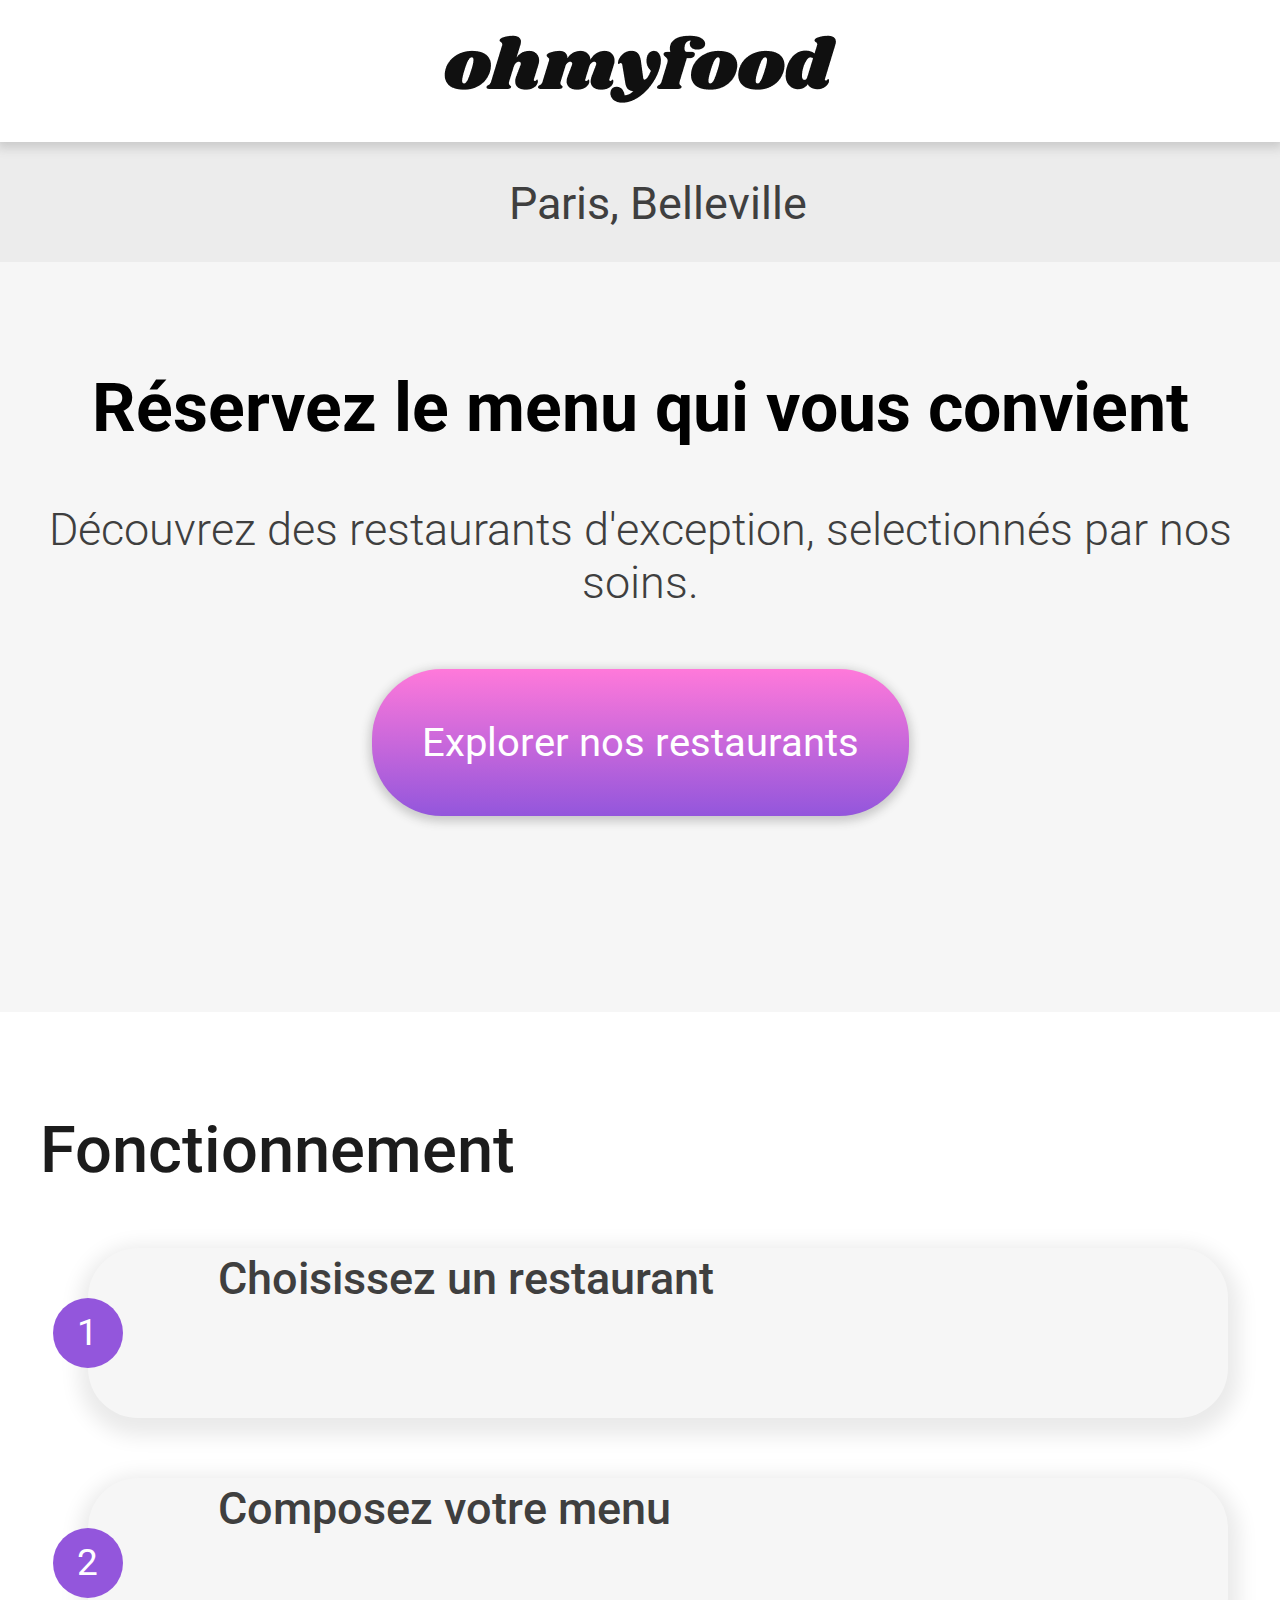
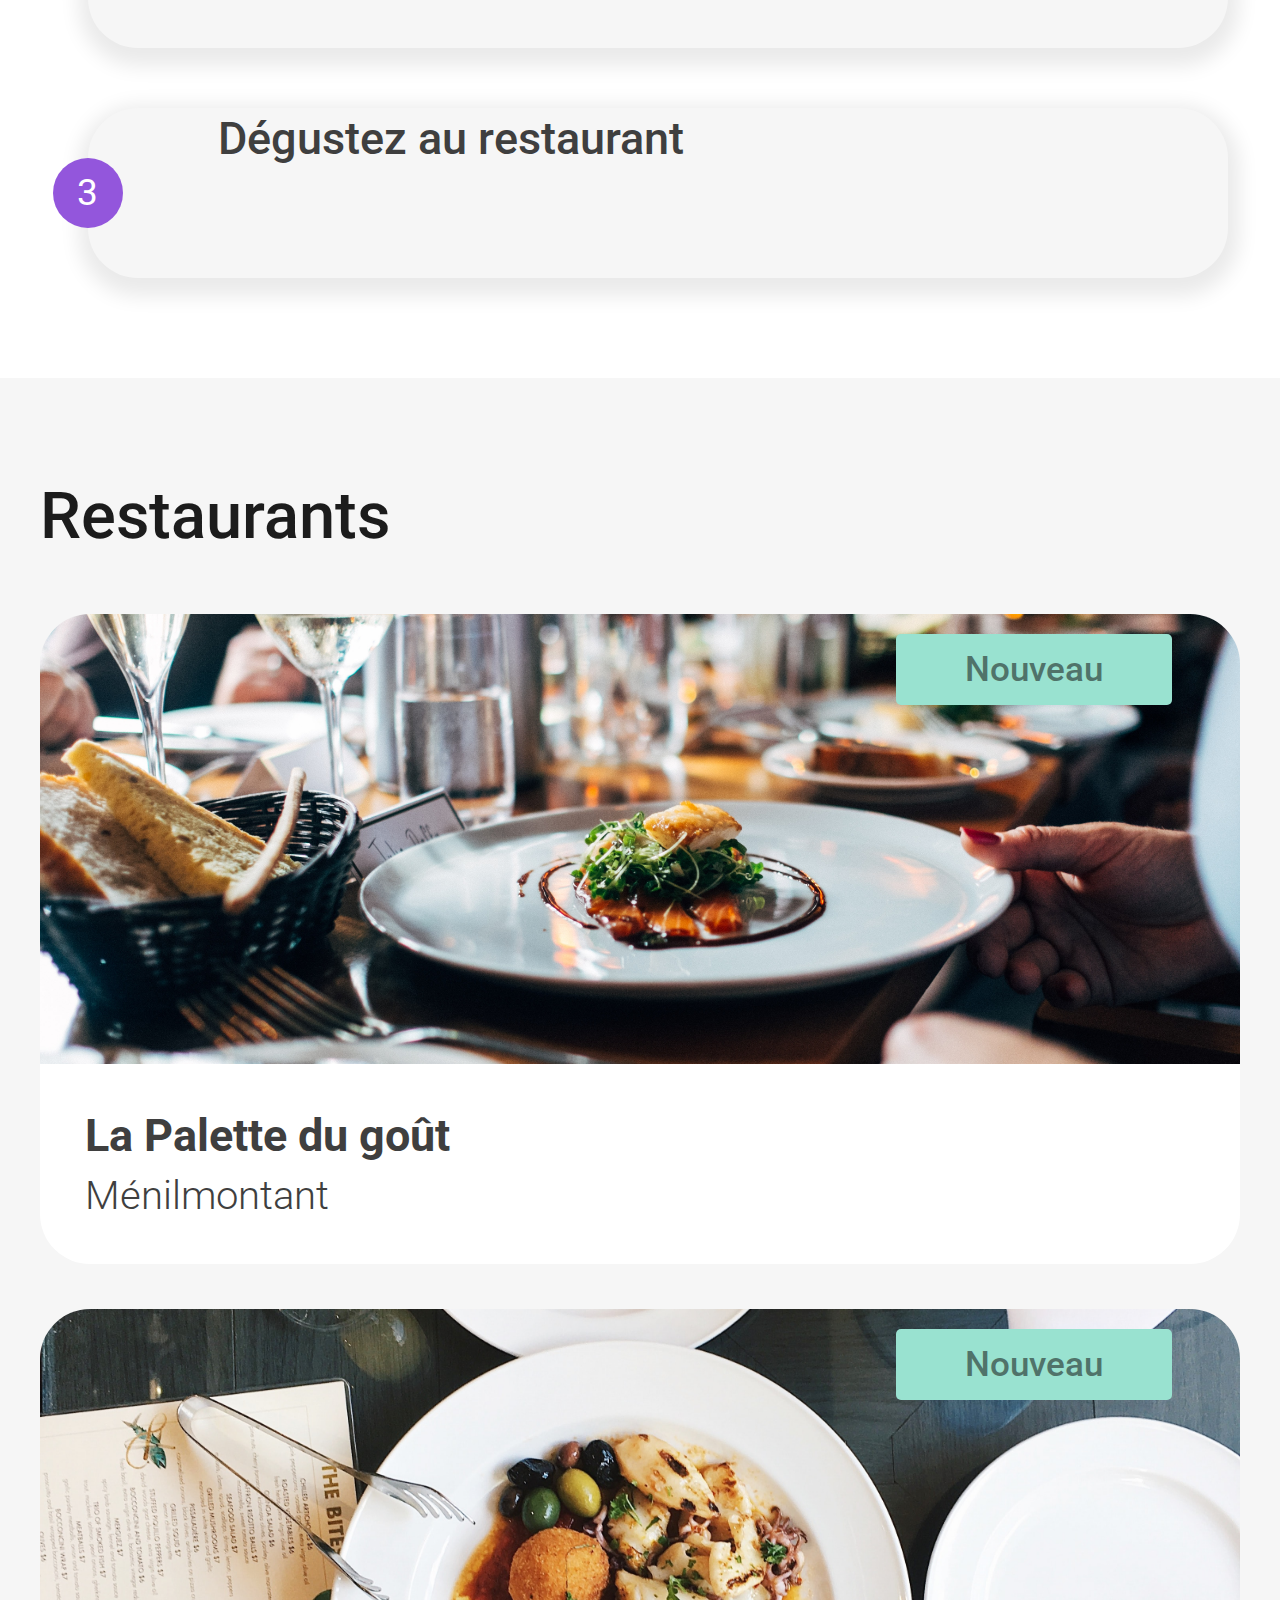
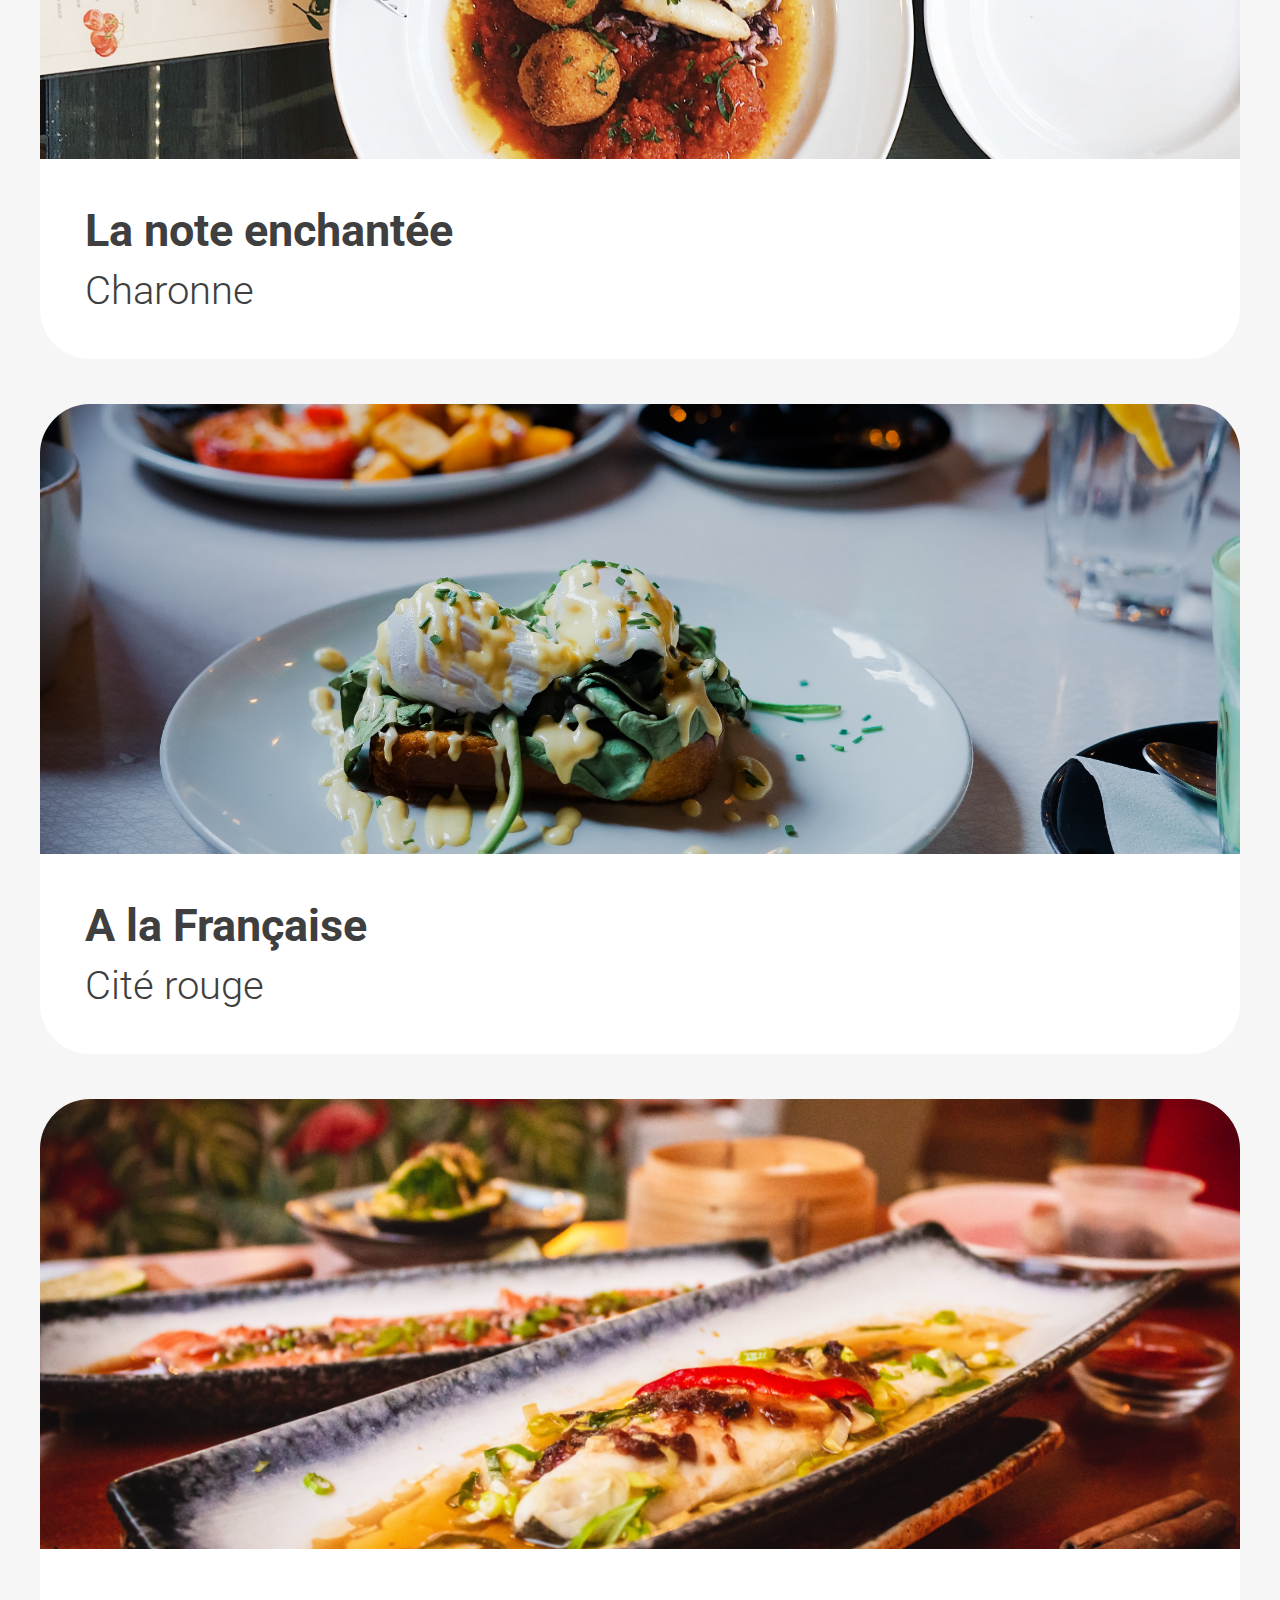
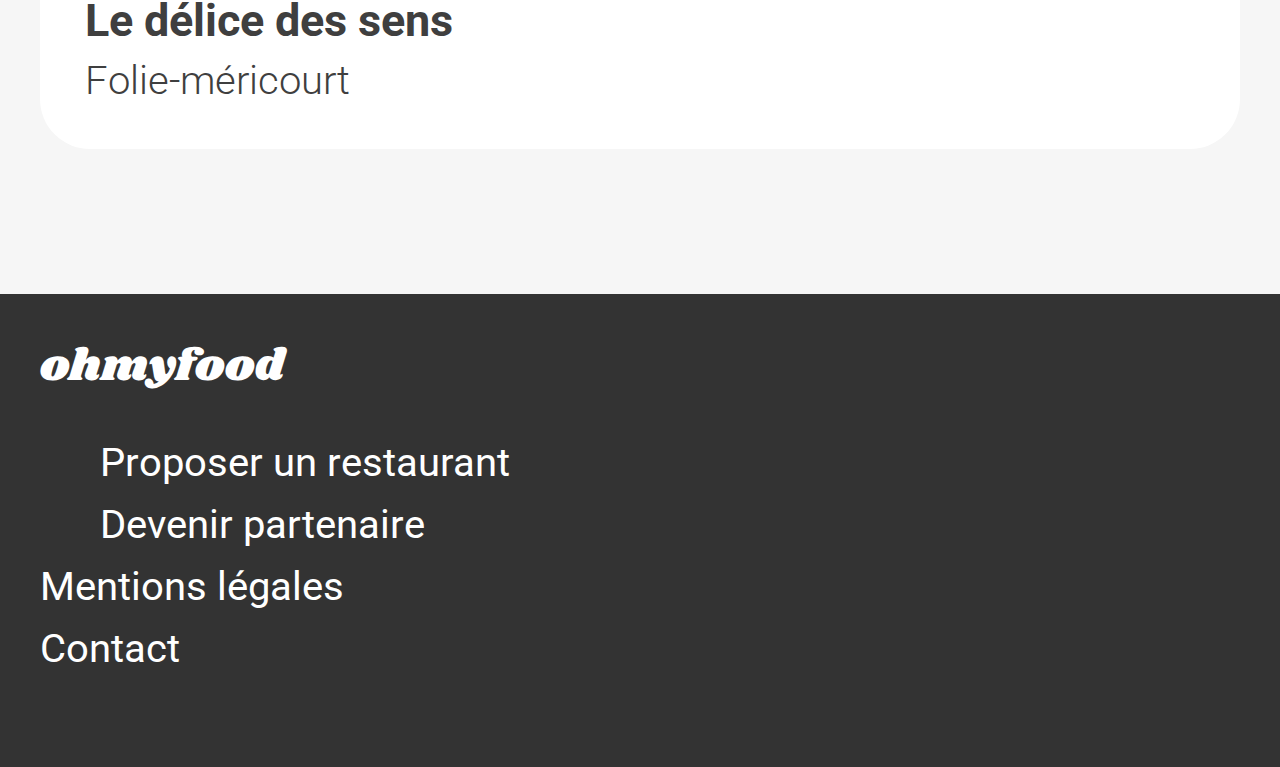
==== commit 3cf4cdd3: "ajout des restaurants" ====
--- a/index.html
+++ b/index.html
@@ -3,7 +3,7 @@
     <head>
 
         
-        <link rel="stylesheet" href="css/main.css">
+        <link rel="stylesheet" href="./scss/main.css">
         
         <link rel="stylesheet" href="https://cdnjs.cloudflare.com/ajax/libs/font-awesome/6.1.2/css/all.min.css" integrity="sha512-1sCRPdkRXhBV2PBLUdRb4tMg1w2YPf37qatUFeS7zlBy7jJI8Lf4VHwWfZZfpXtYSLy85pkm9GaYVYMfw5BC1A==" crossorigin="anonymous" referrerpolicy="no-referrer" />
 
@@ -68,10 +68,11 @@
 
                 <div class="restaurants__cards">
 
+                    <a href="menu-la_palette_du_gout.html" class="restaurants__cards__link">
                     <article class="restaurants__cards__unite">
                         <div class="restaurants__cards__unite__img">
                             <div class="restaurants__cards__unite__new"> Nouveau </div>
-                            <img src="./images/jay-wennington-N_Y88TWmGwA-unsplash.jpg " alt="">
+                            <img src="./images/jay-wennington-N_Y88TWmGwA-unsplash.jpg " alt="La palette du goût">
                             
                         </div>
                         <div class="restaurants__cards__unite__caption">
@@ -84,12 +85,13 @@
                             </div>
                         </div>
                     </article>
+                    </a>
 
-
+                    <a href="menu-la_note_enchantee.html" class="restaurants__cards__link">
                     <article class="restaurants__cards__unite">
                         <div class="restaurants__cards__unite__img">
                             <div class="restaurants__cards__unite__new"> Nouveau </div>
-                            <img src="./images/stil-u2Lp8tXIcjw-unsplash.jpg" alt="">
+                            <img src="./images/stil-u2Lp8tXIcjw-unsplash.jpg" alt="La note enchantée">
                         </div>
                         <div class="restaurants__cards__unite__caption">
                             <div class="restaurants__cards__unite__caption__descr">
@@ -101,10 +103,12 @@
                             </div>
                         </div>
                     </article>
+                    </a>
 
+                    <a href="menu-a_la_francaise.html" class="restaurants__cards__link">
                     <article class="restaurants__cards__unite">
                         <div class="restaurants__cards__unite__img">
-                            <img src="./images/toa-heftiba-DQKerTsQwi0-unsplash.jpg " alt="">
+                            <img src="./images/toa-heftiba-DQKerTsQwi0-unsplash.jpg " alt="A la Française">
                         </div>
                         <div class="restaurants__cards__unite__caption">
                             <div class="restaurants__cards__unite__caption__descr">
@@ -116,10 +120,12 @@
                             </div>
                         </div>
                     </article>
+                    </a>
 
+                    <a href="menu-le_delice_des_sens.html" class="restaurants__cards__link">
                     <article class="restaurants__cards__unite">
                         <div class="restaurants__cards__unite__img">
-                            <img src="./images/louis-hansel-shotsoflouis-qNBGVyOCY8Q-unsplash.jpg " alt="">
+                            <img src="./images/louis-hansel-shotsoflouis-qNBGVyOCY8Q-unsplash.jpg " alt="Le délice des sens">
                         </div>
                         <div class="restaurants__cards__unite__caption">
                             <div class="restaurants__cards__unite__caption__descr">
@@ -131,6 +137,7 @@
                             </div>
                         </div>
                     </article>
+                    </a>
 
                 </div>
 
@@ -142,9 +149,9 @@
                 <span class="footer__title">ohmyfood</span>
                 <ul>
                     <li><span class="footer__icon"><i class="fa-solid fa-utensils"></i> </span>Proposer un restaurant</li>
-                    <li><span class="footer__icon"><i class="fa-solid fa-handshake"></i></span> Devenir partenaire</li>
+                    <li><span class="footer__icon"><i class="fa-solid fa-handshake"></i></span>Devenir partenaire</li>
                     <li>Mentions légales</li>
-                    <li>Contact</li>
+                    <li><a href="mailto:moi@leresto.fr">Contact</a></li>
                 </ul>
 
             </footer>
--- a/scss/main.css
+++ b/scss/main.css
@@ -0,0 +1,621 @@
+@charset "UTF-8";
+@import "https://fonts.googleapis.com/css2?family=Roboto:wght@100;300;400;500;700;900&display=swap";
+@import url("https://fonts.googleapis.com/css2?family=Shrikhand&display=swap");
+.header {
+  width: 100%;
+  display: flex;
+  flex-direction: column;
+  justify-content: center;
+}
+.header__logo {
+  width: 100%;
+  text-align: center;
+  align-items: center;
+  padding: 35px 0 35px 0;
+  box-shadow: 0px 3px 10px 3px #cacaca;
+  z-index: 1;
+}
+.header__logo i {
+  position: absolute;
+  left: 50px;
+  font-size: 55px;
+  color: black;
+}
+.header__localisation {
+  background-color: #ececec;
+  width: 100%;
+  height: 50px;
+  padding: 35px 0 35px 0;
+  text-align: center;
+}
+.header__localisation i {
+  font-size: 40px;
+  padding: 10px 10px 0 0;
+  color: rgb(63, 63, 63);
+}
+.header__localisation span {
+  margin-left: 25px;
+  font-family: Roboto;
+  color: rgb(63, 63, 63);
+  font-size: 45px;
+  font-weight: 400;
+}
+.header__hero {
+  width: 100%;
+  height: 750px;
+  background-color: #f6f6f6;
+  padding: 50px 30px 50px 30px;
+  text-align: center;
+  box-sizing: border-box;
+}
+.header__hero__title {
+  font-family: Roboto;
+  font-size: 45px;
+  font-weight: 700;
+  color: black;
+}
+.header__hero__subtitle {
+  font-family: Roboto;
+  font-size: 45px;
+  font-weight: 300;
+  color: rgb(63, 63, 63);
+}
+.header .bouton {
+  margin-top: 60px;
+  min-width: 500px;
+  /*height: 120px;*/
+  padding: 50px;
+  background-image: linear-gradient(#ff79da, #9356dc);
+  border-radius: 70px;
+  border: none;
+  font: 400 40px "Roboto";
+  color: white;
+  box-shadow: 0px 3px 10px 3px #cacaca;
+  transition: all 0.3s ease-in-out;
+}
+.header .bouton:hover {
+  box-shadow: 0px 3px 15px 7px #aaa8a8;
+  background-image: linear-gradient(#ff93e1, #a16be0);
+}
+.header__picture {
+  width: 100%;
+  height: 550px;
+  box-sizing: border-box;
+}
+.header__picture img {
+  width: 100%;
+  object-fit: cover;
+}
+
+.footer {
+  width: 100%;
+  box-sizing: border-box;
+  display: flex;
+  flex-direction: column;
+  padding: 40px;
+  background-color: #333333;
+}
+.footer__title {
+  font-family: Shrikhand;
+  font-size: 45px;
+  color: white;
+}
+.footer__icon {
+  display: inline-block;
+  width: 60px;
+}
+.footer__icon i {
+  font-size: 30px;
+  padding: 0 20px 0 0;
+}
+.footer__icon .fa-handshake {
+  transform: rotate(-25deg);
+}
+.footer ul {
+  padding: 0px;
+  font-family: Roboto;
+  list-style-type: none;
+  font-size: 40px;
+  color: white;
+}
+.footer li {
+  padding: 0 0 15px 0;
+  text-decoration: none;
+}
+.footer li a {
+  text-decoration: none;
+}
+
+.fonctionnement {
+  width: 100%;
+  box-sizing: border-box;
+  display: flex;
+  flex-direction: column;
+  padding: 100px 40px 100px 40px;
+  background-color: white;
+}
+.fonctionnement__titre {
+  font-family: Roboto;
+  font-size: 65px;
+  font-weight: 500;
+  color: #1c1c1c;
+}
+.fonctionnement__card {
+  display: flex;
+  flex-direction: row;
+  margin-top: 60px;
+  justify-content: center;
+  align-items: center;
+}
+.fonctionnement__card span {
+  min-width: 70px;
+  min-height: 70px;
+  background-color: #9356dc;
+  border-radius: 50px;
+  text-align: center;
+  font-family: Roboto;
+  font-size: 37px;
+  color: white;
+  line-height: 70px;
+  z-index: 1;
+}
+.fonctionnement__card div {
+  width: 95%;
+  height: 170px;
+  background-color: #f6f6f6;
+  border-radius: 50px;
+  color: rgb(63, 63, 63);
+  font-family: Roboto;
+  font-size: 45px;
+  font-weight: 500;
+  margin-left: -35px;
+  box-shadow: 1px 8px 20px 10px #eaeaea;
+  transition: all 0.3s ease-in-out;
+}
+.fonctionnement__card div:hover {
+  background-color: rgba(220, 203, 241, 0.31);
+  box-shadow: 1px 8px 20px 10px #aeaeae;
+}
+.fonctionnement__card div:hover i {
+  color: #9356dc;
+}
+.fonctionnement__card div i {
+  font-size: 50px;
+  padding: 60px 50px 60px 80px;
+  color: grey;
+}
+
+.restaurants {
+  width: 100%;
+  background-color: #f6f6f6;
+  box-sizing: border-box;
+  display: flex;
+  flex-direction: column;
+  padding: 100px 40px 100px 40px;
+}
+.restaurants__titre {
+  font-family: Roboto;
+  font-size: 65px;
+  font-weight: 500;
+  color: #1c1c1c;
+}
+.restaurants__cards {
+  margin-top: 60px;
+  display: flex;
+  flex-direction: column;
+}
+.restaurants__cards a {
+  text-decoration: none;
+}
+.restaurants__cards__unite {
+  width: 100%;
+  margin-bottom: 45px;
+  display: flex;
+  flex-direction: column;
+}
+.restaurants__cards__unite__img {
+  height: 450px;
+}
+.restaurants__cards__unite__img img {
+  width: 100%;
+  height: 100%;
+  object-fit: cover;
+  border-radius: 50px 50px 0 0;
+}
+.restaurants__cards__unite__new {
+  position: absolute;
+  margin-top: 20px;
+  left: 70%;
+  width: 20%;
+  padding: 15px 10px 15px 10px;
+  border-radius: 5px;
+  background-color: #99e2d0;
+  text-align: center;
+  font-family: Roboto;
+  font-size: 35px;
+  font-weight: 500;
+  color: #50736a;
+}
+.restaurants__cards__unite__caption {
+  width: 100%;
+  padding: 45px;
+  box-sizing: border-box;
+  display: flex;
+  flex-direction: row;
+  justify-content: space-between;
+  background-color: white;
+  border-radius: 0 0 50px 50px;
+  font-family: Roboto;
+  font-size: 40px;
+  font-weight: 300;
+  color: rgb(63, 63, 63);
+}
+.restaurants__cards__unite__caption h3 {
+  font-family: Roboto;
+  font-size: 45px;
+  font-weight: 700;
+  color: rgb(63, 63, 63);
+  margin: 0 0 10px 0;
+}
+.restaurants__cards__unite__caption__icon {
+  font-size: 70px;
+  background: none;
+  transition: all 0.5s ease-in;
+}
+.restaurants__cards__unite__caption__icon:hover ::before {
+  font-family: "Font Awesome 5 Free";
+  font-weight: 900;
+  content: "\f004";
+  background: -webkit-linear-gradient(top, #9356dc, #ff79da);
+  background-clip: text;
+  -webkit-background-clip: text;
+  color: transparent;
+}
+
+.mainMenus {
+  box-sizing: border-box;
+  position: relative;
+  display: flex;
+  flex-direction: column;
+  width: 100%;
+  background-color: #F6F6F6;
+  border-radius: 120px 120px 0 0;
+  margin-top: -50px;
+  padding: 0 50px 120px 50px;
+}
+.mainMenus .bouton {
+  align-self: center;
+  margin-top: 20px;
+  min-width: 500px;
+  /*height: 120px;*/
+  padding: 50px;
+  background-image: linear-gradient(#ff79da, #9356dc);
+  border-radius: 70px;
+  border: none;
+  font: 400 40px "Roboto";
+  color: white;
+  box-shadow: 0px 3px 10px 3px #cacaca;
+  transition: all 0.3s ease-in-out;
+}
+.mainMenus .bouton:hover {
+  box-shadow: 0px 3px 15px 7px #aaa8a8;
+  background-image: linear-gradient(#ff93e1, #a16be0);
+}
+
+.menus {
+  display: flex;
+  flex-direction: column;
+  width: 100%;
+}
+.menus__titleBar {
+  width: 95%;
+  height: 200px;
+  padding: 30px 0 65px 30px;
+  display: flex;
+  flex-direction: row;
+  justify-content: space-between;
+  align-items: center;
+}
+.menus__titleBar__title {
+  font-family: Shrikhand;
+  font-size: 35px;
+  font-weight: 900;
+}
+.menus__titleBar__icon {
+  font-size: 70px;
+  line-height: 200px;
+}
+.menus__titleBar__icon .fa-heart:hover {
+  font-family: "Font Awesome 5 Free";
+  font-weight: 900;
+  content: "\f004";
+  background: -webkit-linear-gradient(top, #9356dc, #ff79da);
+  background-clip: text;
+  -webkit-background-clip: text;
+  color: transparent;
+}
+
+.menu {
+  margin-bottom: 50px;
+}
+.menu h2 {
+  font-family: Roboto;
+  font-size: 45px;
+  font-weight: 300;
+  color: #1c1c1c;
+  padding-bottom: 10px;
+  margin: 0px;
+}
+.menu__line {
+  margin: 10px 0 46px 0;
+  width: 13%;
+  border-bottom: 8px solid #99e2d0;
+}
+.menu__card {
+  display: flex;
+  flex-direction: row;
+  justify-content: space-between;
+  padding: 36px 40px 40px 30px;
+  margin-bottom: 30px;
+  font-family: Roboto;
+  font-size: 40px;
+  font-weight: 300;
+  color: rgb(63, 63, 63);
+  box-shadow: 1px 8px 20px 10px #eaeaea;
+  background-color: white;
+  border-radius: 50px;
+}
+.menu__card h3 {
+  margin: 0px 0px 10px 0;
+}
+.menu__card__price {
+  align-self: flex-end;
+  font-weight: 600;
+}
+.menu__card__anim {
+  display: none;
+  align-self: center;
+  text-align: center;
+  background-color: #99e2d0;
+  width: 20%;
+}
+.menu__card:hover .menu__card__anim .fa-circle-check {
+  font-size: 50px;
+  color: black;
+}
+
+article,
+aside,
+details,
+figcaption,
+figure,
+footer,
+header,
+hgroup,
+nav,
+section,
+summary {
+  display: block;
+}
+
+audio,
+canvas,
+video {
+  display: inline-block;
+}
+
+audio:not([controls]) {
+  display: none;
+  height: 0;
+}
+
+[hidden], template {
+  display: none;
+}
+
+html {
+  background: #fff;
+  color: #000;
+  -webkit-text-size-adjust: 100%;
+  -ms-text-size-adjust: 100%;
+}
+
+html,
+button,
+input,
+select,
+textarea {
+  font-family: sans-serif;
+}
+
+body {
+  margin: 0;
+}
+
+a {
+  background: transparent;
+  text-decoration: none;
+  color: inherit;
+}
+a:focus {
+  outline: thin dotted;
+}
+a:hover, a:active {
+  outline: 0;
+}
+
+h1 {
+  font-size: 2em;
+  margin: 0.67em 0;
+}
+
+h2 {
+  font-size: 1.5em;
+  margin: 0.83em 0;
+}
+
+h3 {
+  font-size: 1.17em;
+  margin: 1em 0;
+}
+
+h4 {
+  font-size: 1em;
+  margin: 1.33em 0;
+}
+
+h5 {
+  font-size: 0.83em;
+  margin: 1.67em 0;
+}
+
+h6 {
+  font-size: 0.75em;
+  margin: 2.33em 0;
+}
+
+abbr[title] {
+  border-bottom: 1px dotted;
+}
+
+b,
+strong {
+  font-weight: bold;
+}
+
+dfn {
+  font-style: italic;
+}
+
+mark {
+  background: #ff0;
+  color: #000;
+}
+
+code,
+kbd,
+pre,
+samp {
+  font-family: monospace, serif;
+  font-size: 1em;
+}
+
+pre {
+  white-space: pre;
+  white-space: pre-wrap;
+  word-wrap: break-word;
+}
+
+q {
+  quotes: "“" "”" "‘" "’";
+}
+
+q:before, q:after {
+  content: "";
+  content: none;
+}
+
+small {
+  font-size: 80%;
+}
+
+sub,
+sup {
+  font-size: 75%;
+  line-height: 0;
+  position: relative;
+  vertical-align: baseline;
+}
+
+sup {
+  top: -0.5em;
+}
+
+sub {
+  bottom: -0.25em;
+}
+
+img {
+  border: 0;
+}
+
+svg:not(:root) {
+  overflow: hidden;
+}
+
+figure {
+  margin: 0;
+}
+
+fieldset {
+  border: 1px solid #c0c0c0;
+  margin: 0 2px;
+  padding: 0.35em 0.625em 0.75em;
+}
+
+legend {
+  border: 0;
+  padding: 0;
+  white-space: normal;
+}
+
+button,
+input,
+select,
+textarea {
+  font-family: inherit;
+  font-size: 100%;
+  margin: 0;
+  vertical-align: baseline;
+}
+
+button, input {
+  line-height: normal;
+}
+
+button,
+select {
+  text-transform: none;
+}
+
+button,
+html input[type=button],
+input[type=reset],
+input[type=submit] {
+  -webkit-appearance: button;
+  cursor: pointer;
+}
+
+button[disabled],
+input[disabled] {
+  cursor: default;
+}
+
+button::-moz-focus-inner, input::-moz-focus-inner {
+  border: 0;
+  padding: 0;
+}
+
+textarea {
+  overflow: auto;
+  vertical-align: top;
+}
+
+table {
+  border-collapse: collapse;
+  border-spacing: 0;
+}
+
+input[type=search] {
+  -webkit-appearance: textfield;
+  -moz-box-sizing: content-box;
+  -webkit-box-sizing: content-box;
+  box-sizing: content-box;
+}
+input[type=search]::-webkit-search-cancel-button, input[type=search]::-webkit-search-decoration {
+  -webkit-appearance: none;
+}
+input[type=checkbox], input[type=radio] {
+  box-sizing: border-box;
+  padding: 0;
+}/*# sourceMappingURL=main.css.map */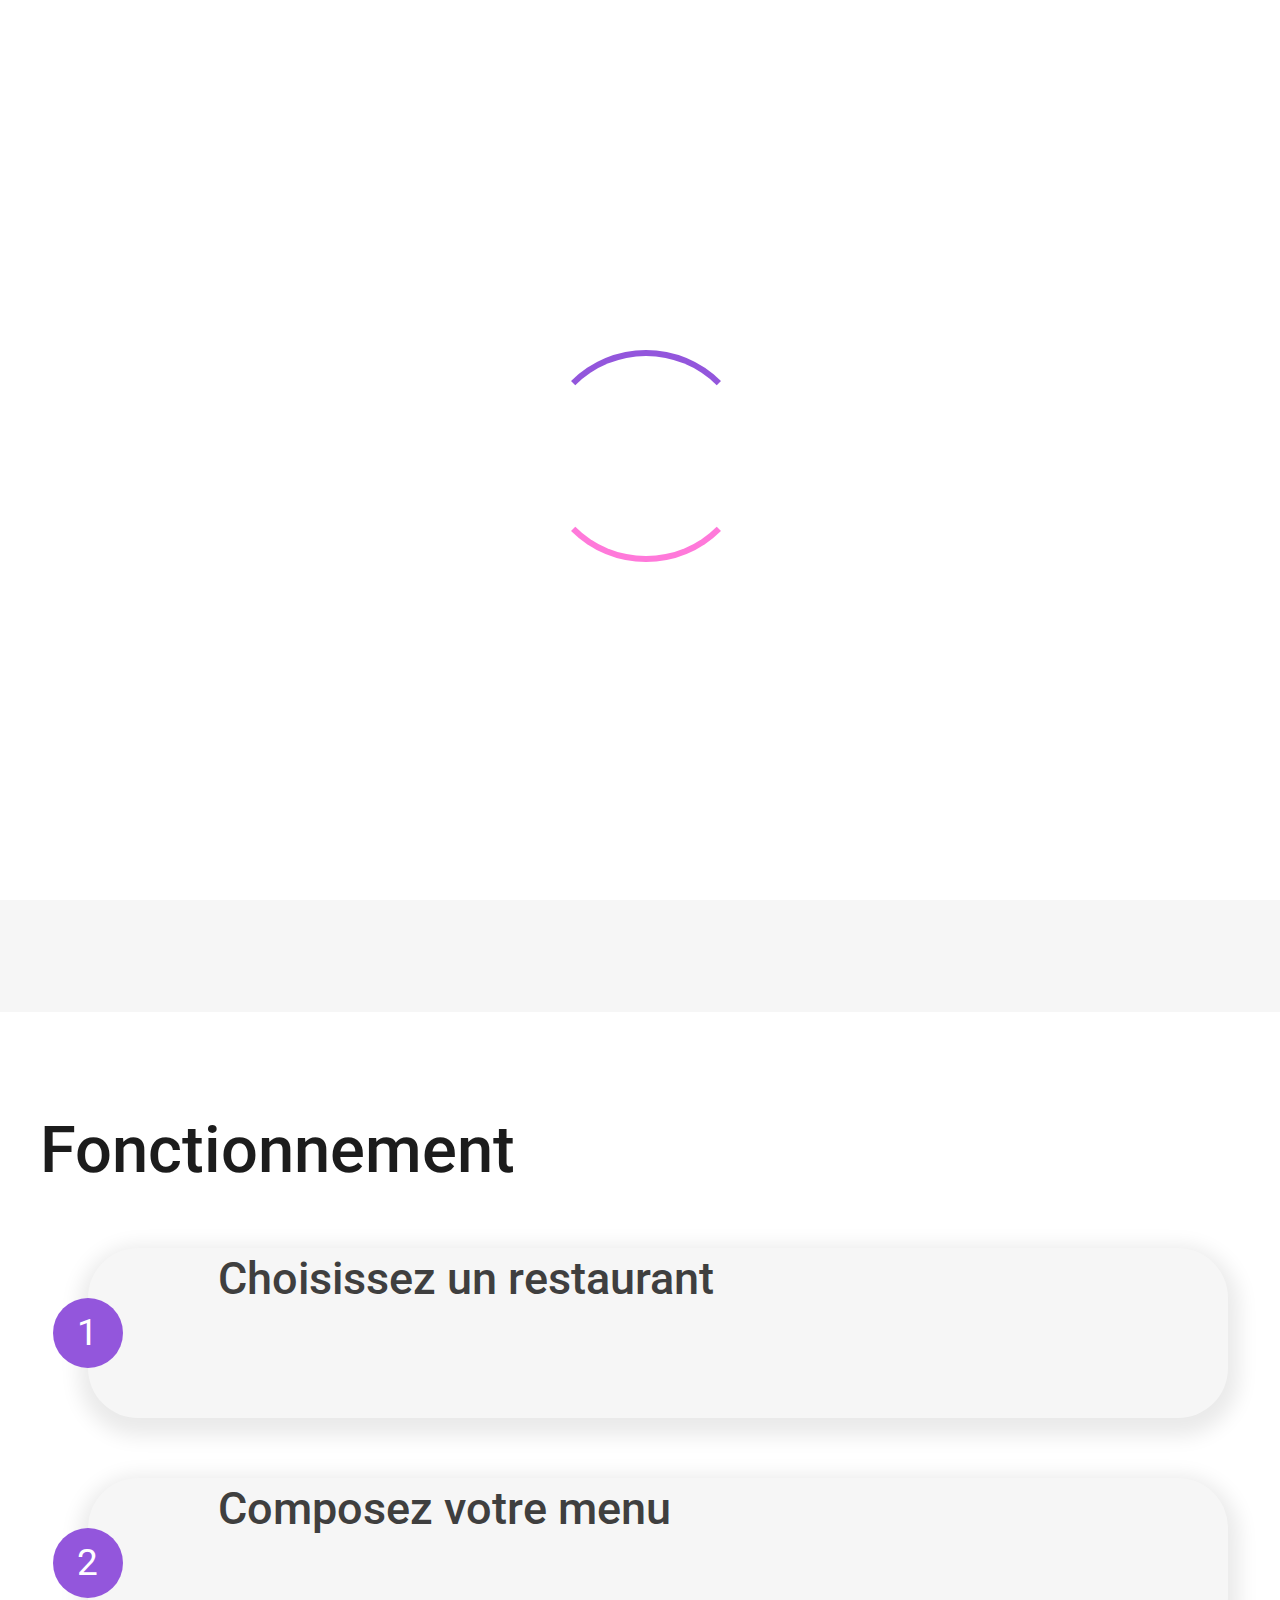
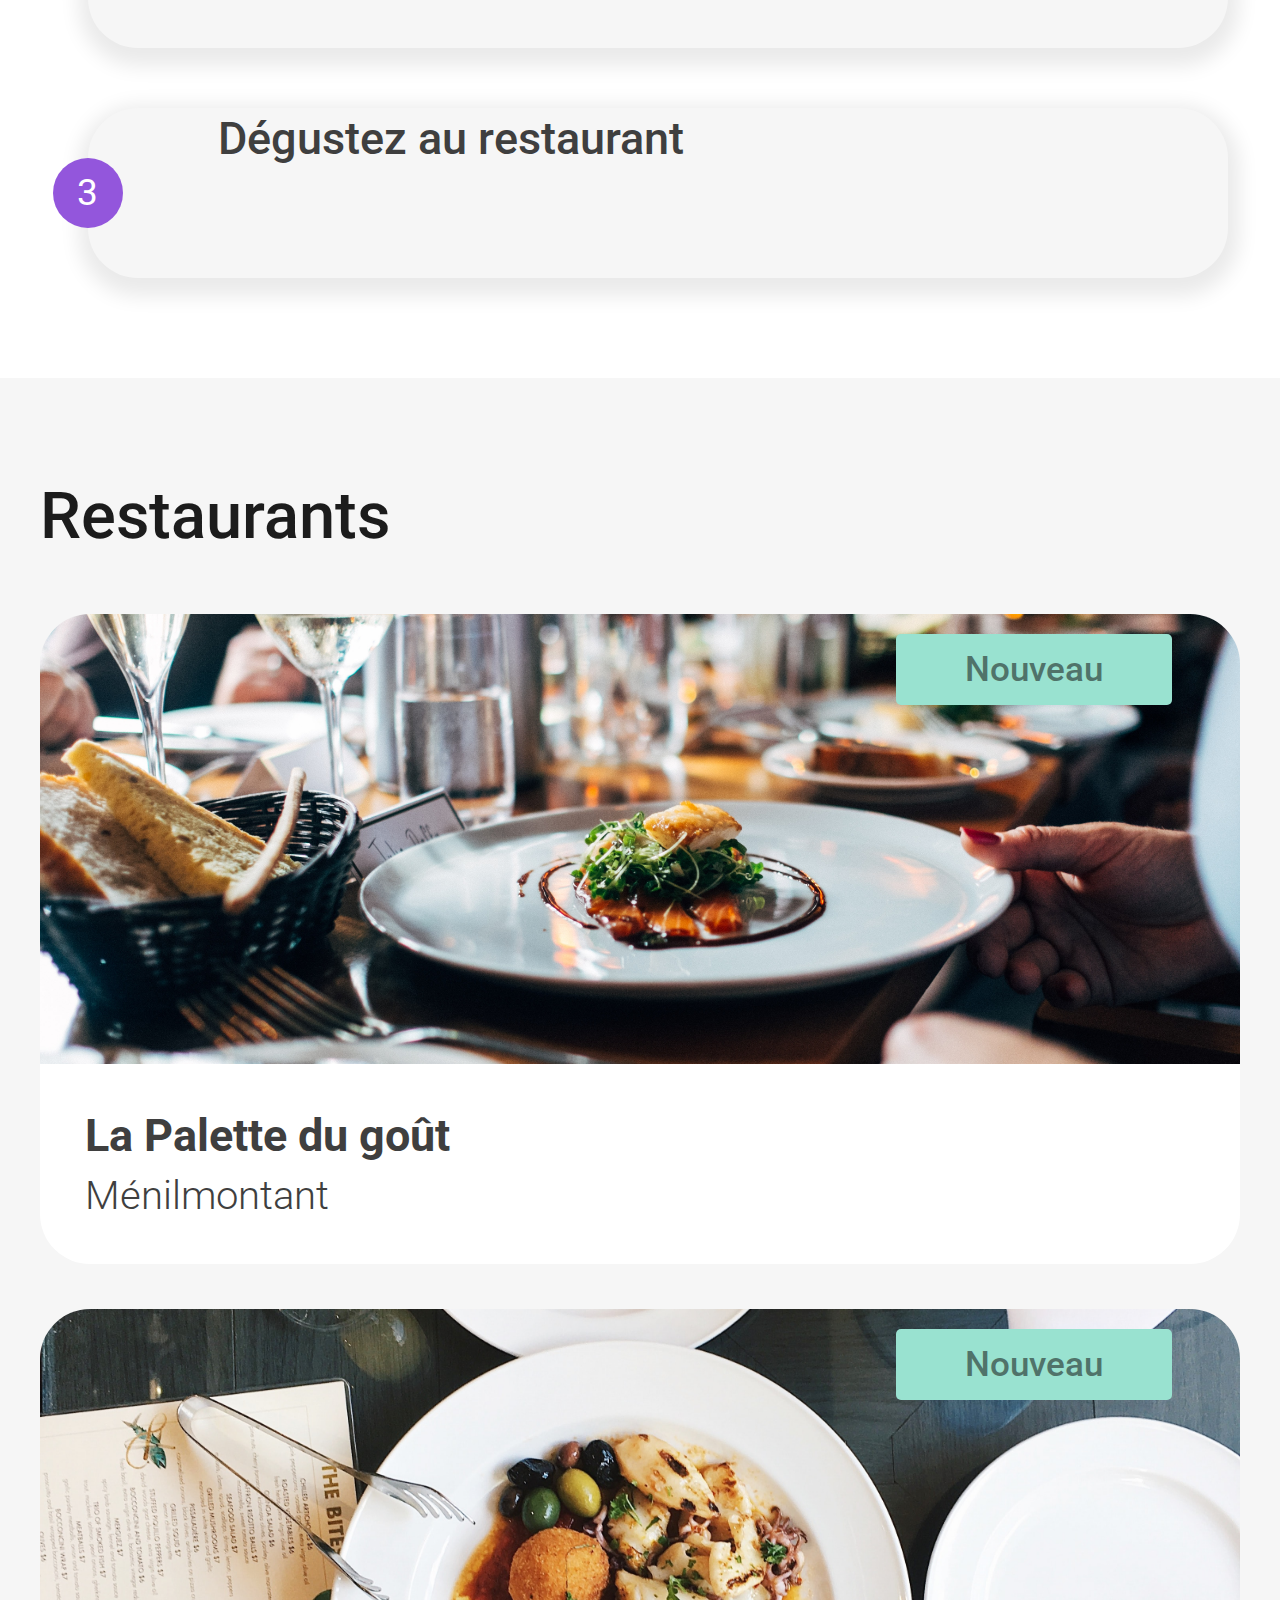
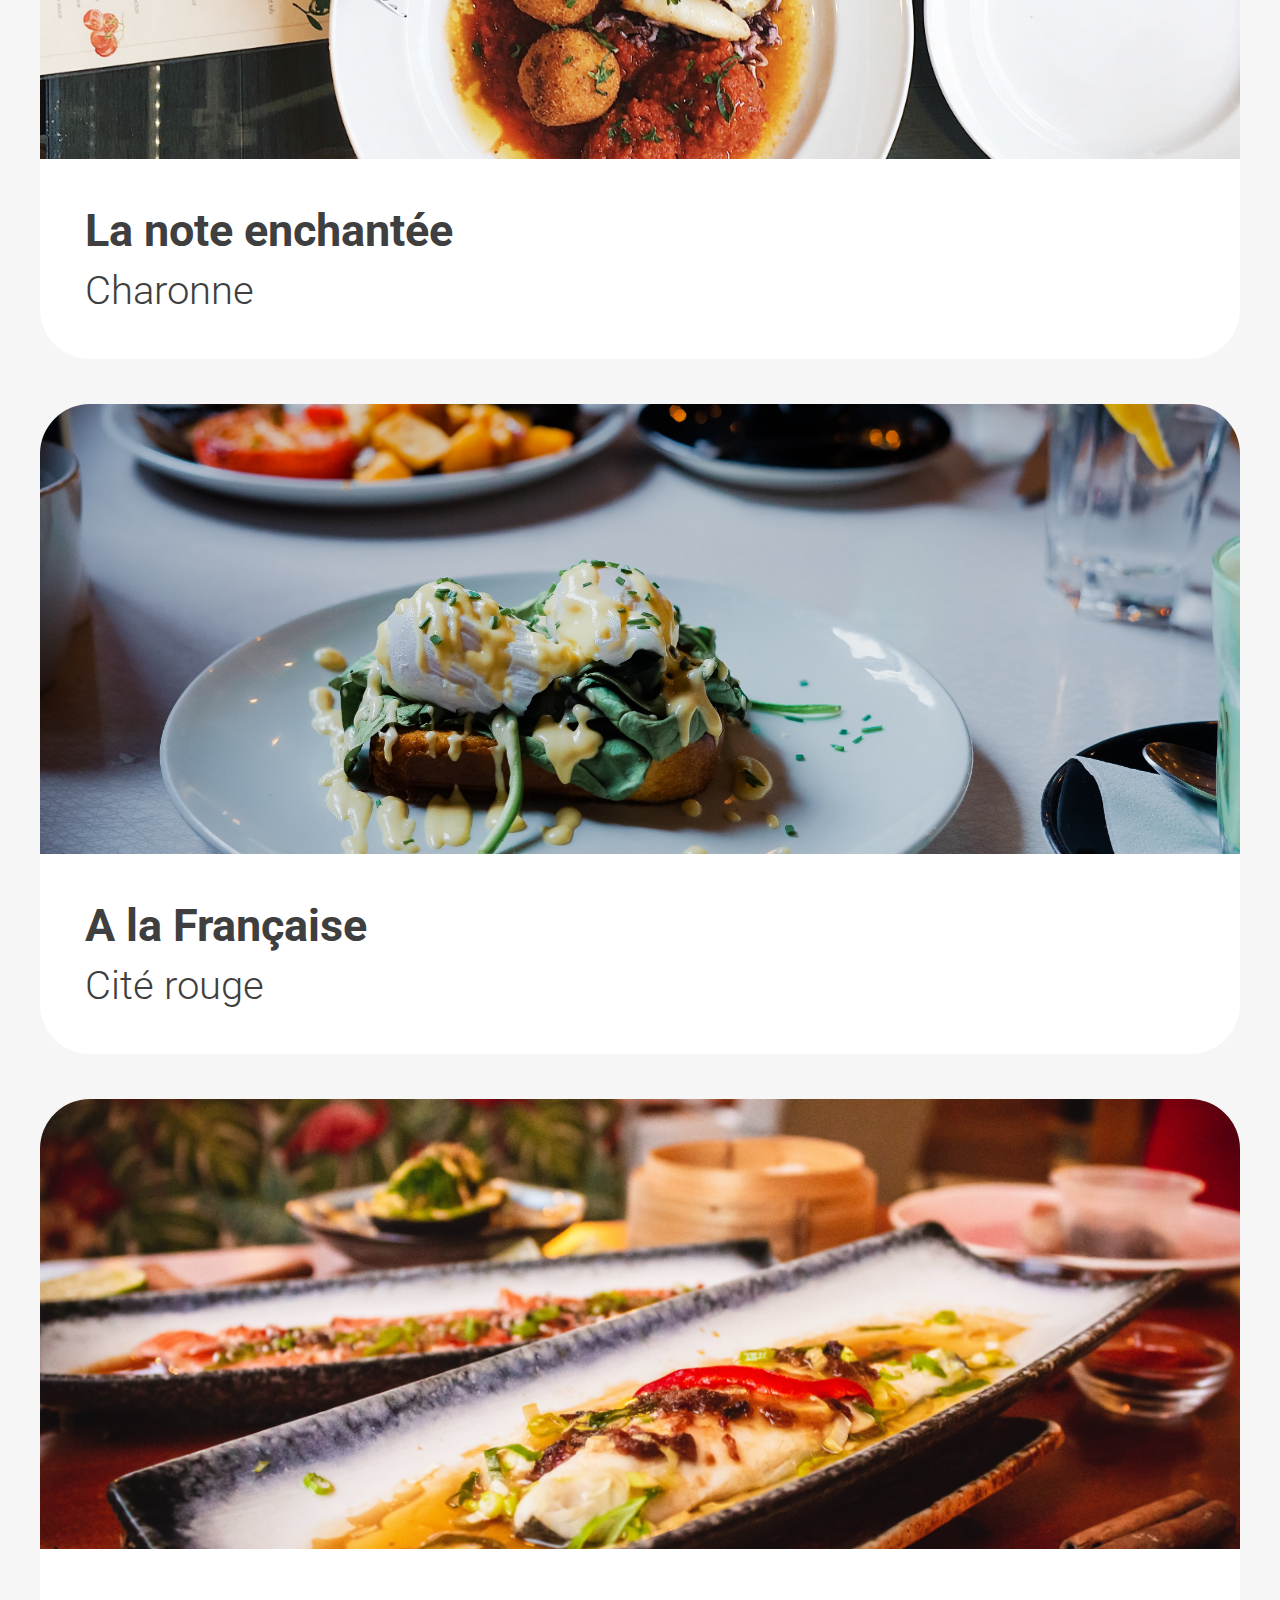
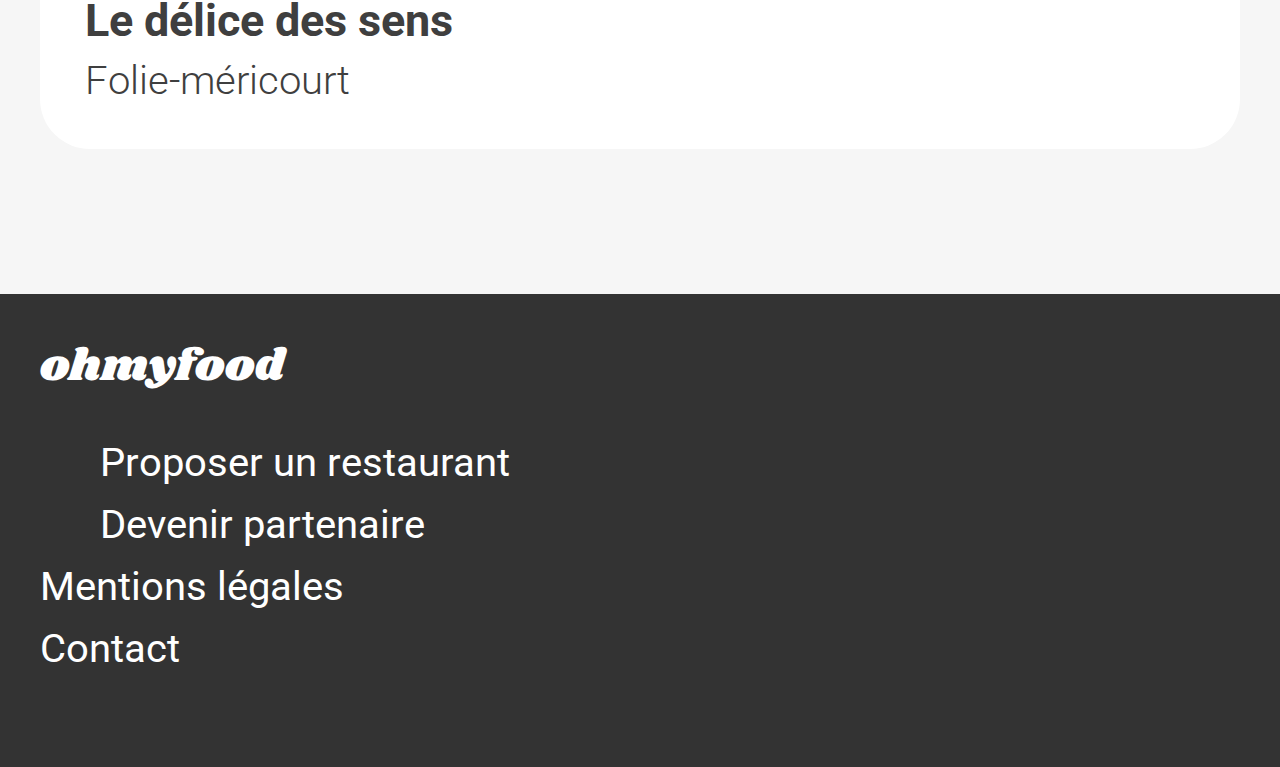
==== commit 9dde1f8e: "animations menus" ====
--- a/index.html
+++ b/index.html
@@ -10,6 +10,10 @@
         <title>Oh My food</title>
     </head>
     <body>
+        <div class="loader">
+            <div class="lds-dual-ring"></div>
+        </div>
+        
 
         <header class="header">
 
@@ -81,7 +85,11 @@
                                 Ménilmontant
                             </div>
                             <div class="restaurants__cards__unite__caption__icon">
-                               <i class="fa-regular fa-heart"></i> 
+                               <span class="fa-layers fa-fw">
+                                <i class="far fa-heart"></i>
+                                <i class="fas fa-heart"></i>
+                              </span>
+                          
                             </div>
                         </div>
                     </article>
@@ -99,7 +107,10 @@
                                 Charonne
                             </div>
                             <div class="restaurants__cards__unite__caption__icon">
-                                <i class="fa-regular fa-heart"></i>
+                                <span class="fa-layers fa-fw">
+                                    <i class="far fa-heart"></i>
+                                    <i class="fas fa-heart"></i>
+                                  </span>
                             </div>
                         </div>
                     </article>
@@ -116,7 +127,10 @@
                                 Cité rouge
                             </div>
                             <div class="restaurants__cards__unite__caption__icon">
-                                <i class="fa-regular fa-heart"></i>
+                                <span class="fa-layers fa-fw">
+                                    <i class="far fa-heart"></i>
+                                    <i class="fas fa-heart"></i>
+                                  </span>
                             </div>
                         </div>
                     </article>
@@ -133,7 +147,10 @@
                                 Folie-méricourt
                             </div>
                             <div class="restaurants__cards__unite__caption__icon">
-                                <i class="fa-regular fa-heart"></i>
+                                <span class="fa-layers fa-fw">
+                                    <i class="far fa-heart"></i>
+                                    <i class="fas fa-heart"></i>
+                                  </span>
                             </div>
                         </div>
                     </article>
--- a/scss/main.css
+++ b/scss/main.css
@@ -1,6 +1,95 @@
 @charset "UTF-8";
 @import "https://fonts.googleapis.com/css2?family=Roboto:wght@100;300;400;500;700;900&display=swap";
-@import url("https://fonts.googleapis.com/css2?family=Shrikhand&display=swap");
+@import url("https://fonts.googleapis.com/css2?family=Shrikhand&display=swap"); /***** LOADER *****/
+.loader {
+  position: fixed;
+  display: flex;
+  justify-content: center;
+  align-items: center;
+  background-color: #fff;
+  margin: auto;
+  width: 100%;
+  height: 100%;
+  z-index: 20;
+  animation: opacity-anim 3s forwards;
+}
+.loader .lds-dual-ring {
+  display: inline-block;
+  width: 200px;
+  height: 200px;
+}
+.loader .lds-dual-ring::after {
+  content: " ";
+  display: block;
+  width: 200px;
+  height: 200px;
+  margin: auto;
+  border-radius: 50%;
+  border: 6px solid #fff;
+  border-color: #9356dc transparent #ff79da transparent;
+  animation: lds-dual-ring 3s forwards;
+}
+
+@keyframes lds-dual-ring {
+  0% {
+    transform: rotate(0deg);
+  }
+  100% {
+    transform: rotate(360deg);
+    opacity: 0;
+    left: -9999px;
+  }
+}
+@keyframes opacity-anim {
+  0% {
+    opacity: 1;
+  }
+  90% {
+    opacity: 1;
+  }
+  100% {
+    opacity: 0;
+    left: -9999px;
+  }
+}
+/***** PAGES MENUS *****/
+@keyframes menus-coming {
+  0% {
+    opacity: 0;
+    transform: translateY(50px);
+  }
+  100% {
+    opacity: 1;
+    transform: translateY(0px);
+  }
+}
+/***** CARDS MENUS *****/
+@keyframes menus-check {
+  0% {
+    transform: translateX(100px);
+    display: inline-block;
+  }
+  100% {
+    transform: translateX(0px);
+  }
+}
+@keyframes menus-check-out {
+  0% {
+    transform: translateX(0px);
+  }
+  100% {
+    transform: translateX(100px);
+    display: none;
+  }
+}
+@keyframes menus-rotate {
+  0% {
+    transform: translateX(50px) rotate(0deg);
+  }
+  100% {
+    transform: translateX(0px) rotate(360deg);
+  }
+}
 .header {
   width: 100%;
   display: flex;
@@ -257,19 +346,29 @@
   color: rgb(63, 63, 63);
   margin: 0 0 10px 0;
 }
-.restaurants__cards__unite__caption__icon {
+.restaurants__cards__unite__caption__icon .far {
+  position: absolute;
   font-size: 70px;
-  background: none;
-  transition: all 0.5s ease-in;
-}
-.restaurants__cards__unite__caption__icon:hover ::before {
-  font-family: "Font Awesome 5 Free";
-  font-weight: 900;
-  content: "\f004";
+  right: 60px;
+  opacity: 1;
+  transition: opacity 0.5s ease-in;
+}
+.restaurants__cards__unite__caption__icon .far:hover {
+  opacity: 0;
+}
+.restaurants__cards__unite__caption__icon .fas {
+  position: absolute;
+  font-size: 70px;
+  right: 60px;
   background: -webkit-linear-gradient(top, #9356dc, #ff79da);
   background-clip: text;
   -webkit-background-clip: text;
   color: transparent;
+  opacity: 0;
+  transition: opacity 0.5s ease-out;
+}
+.restaurants__cards__unite__caption__icon .fas:hover {
+  opacity: 1;
 }
 
 .mainMenus {
@@ -321,18 +420,31 @@
   font-size: 35px;
   font-weight: 900;
 }
-.menus__titleBar__icon {
+.menus__titleBar__icon .far {
+  position: absolute;
   font-size: 70px;
-  line-height: 200px;
-}
-.menus__titleBar__icon .fa-heart:hover {
-  font-family: "Font Awesome 5 Free";
-  font-weight: 900;
-  content: "\f004";
+  right: 60px;
+  top: 95px;
+  opacity: 1;
+  transition: opacity 0.5s ease-in;
+}
+.menus__titleBar__icon .far:hover {
+  opacity: 0;
+}
+.menus__titleBar__icon .fas {
+  position: absolute;
+  font-size: 70px;
+  right: 60px;
+  top: 95px;
   background: -webkit-linear-gradient(top, #9356dc, #ff79da);
   background-clip: text;
   -webkit-background-clip: text;
   color: transparent;
+  opacity: 0;
+  transition: opacity 0.5s ease-out;
+}
+.menus__titleBar__icon .fas:hover {
+  opacity: 1;
 }
 
 .menu {
@@ -355,33 +467,86 @@
   display: flex;
   flex-direction: row;
   justify-content: space-between;
-  padding: 36px 40px 40px 30px;
+  height: 175px;
   margin-bottom: 30px;
   font-family: Roboto;
-  font-size: 40px;
+  font-size: 35px;
   font-weight: 300;
   color: rgb(63, 63, 63);
   box-shadow: 1px 8px 20px 10px #eaeaea;
   background-color: white;
   border-radius: 50px;
+  animation: menus-coming 1s ease-in-out;
+  overflow: hidden;
+}
+.menu__card--delay2 {
+  animation-delay: 0.2s;
+}
+.menu__card--delay3 {
+  animation-delay: 0.4s;
+}
+.menu__card--delay4 {
+  animation-delay: 0.4s;
 }
 .menu__card h3 {
   margin: 0px 0px 10px 0;
 }
+.menu__card__descr {
+  width: 85%;
+  padding: 36px 40px 40px 30px;
+  white-space: nowrap;
+  overflow: hidden;
+  text-overflow: ellipsis;
+  transition: width 0.5s ease-in-out;
+}
 .menu__card__price {
+  padding: 0 40px 40px 0;
   align-self: flex-end;
+  text-align: end;
   font-weight: 600;
 }
 .menu__card__anim {
-  display: none;
+  position: relative;
+  right: -150px;
   align-self: center;
   text-align: center;
   background-color: #99e2d0;
+  width: 0%;
+  height: 100%;
+  overflow: hidden;
+  transition: all 0.3s linear;
+  animation: menus-check-out 0.3s forwards;
+}
+.menu__card__anim .fa-circle-check {
+  font-size: 95px;
+  color: white;
+  line-height: 175px;
+  margin-right: 30px;
+}
+.menu__card:hover .menu__card__anim {
+  display: inline-block;
   width: 20%;
+  height: 100%;
+  right: -40px;
+  animation: menus-check 0.3s ease-in-out;
 }
 .menu__card:hover .menu__card__anim .fa-circle-check {
-  font-size: 50px;
-  color: black;
+  animation: menus-rotate 1s forwards;
+}
+.menu__card:hover .menu__card__price {
+  width: 15%;
+  padding: 36px 0 40px 30px;
+}
+.menu__card:hover .menu__card__descr {
+  width: 50%;
+  white-space: nowrap;
+  overflow: hidden;
+  text-overflow: ellipsis;
+}
+.menu__card:hover .menu__card__descr h3 {
+  white-space: nowrap;
+  overflow: hidden;
+  text-overflow: ellipsis;
 }
 
 article,
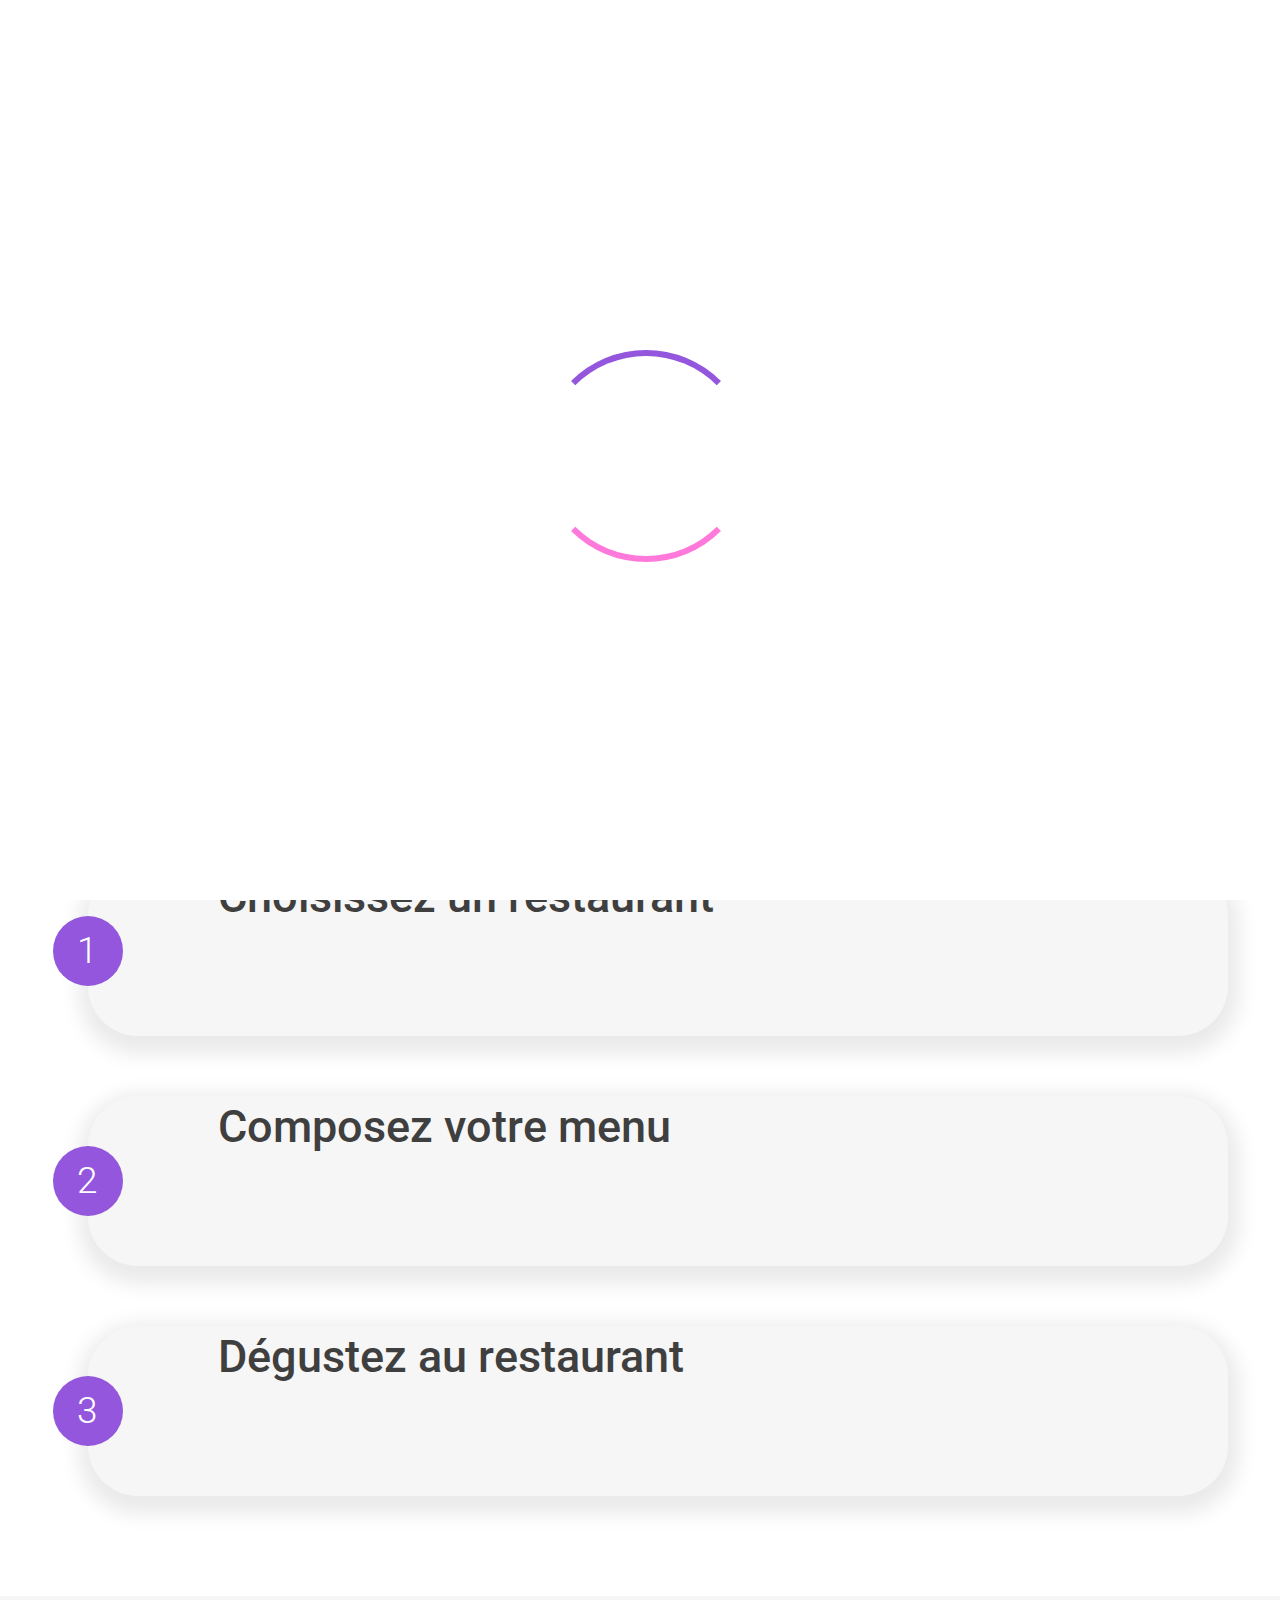
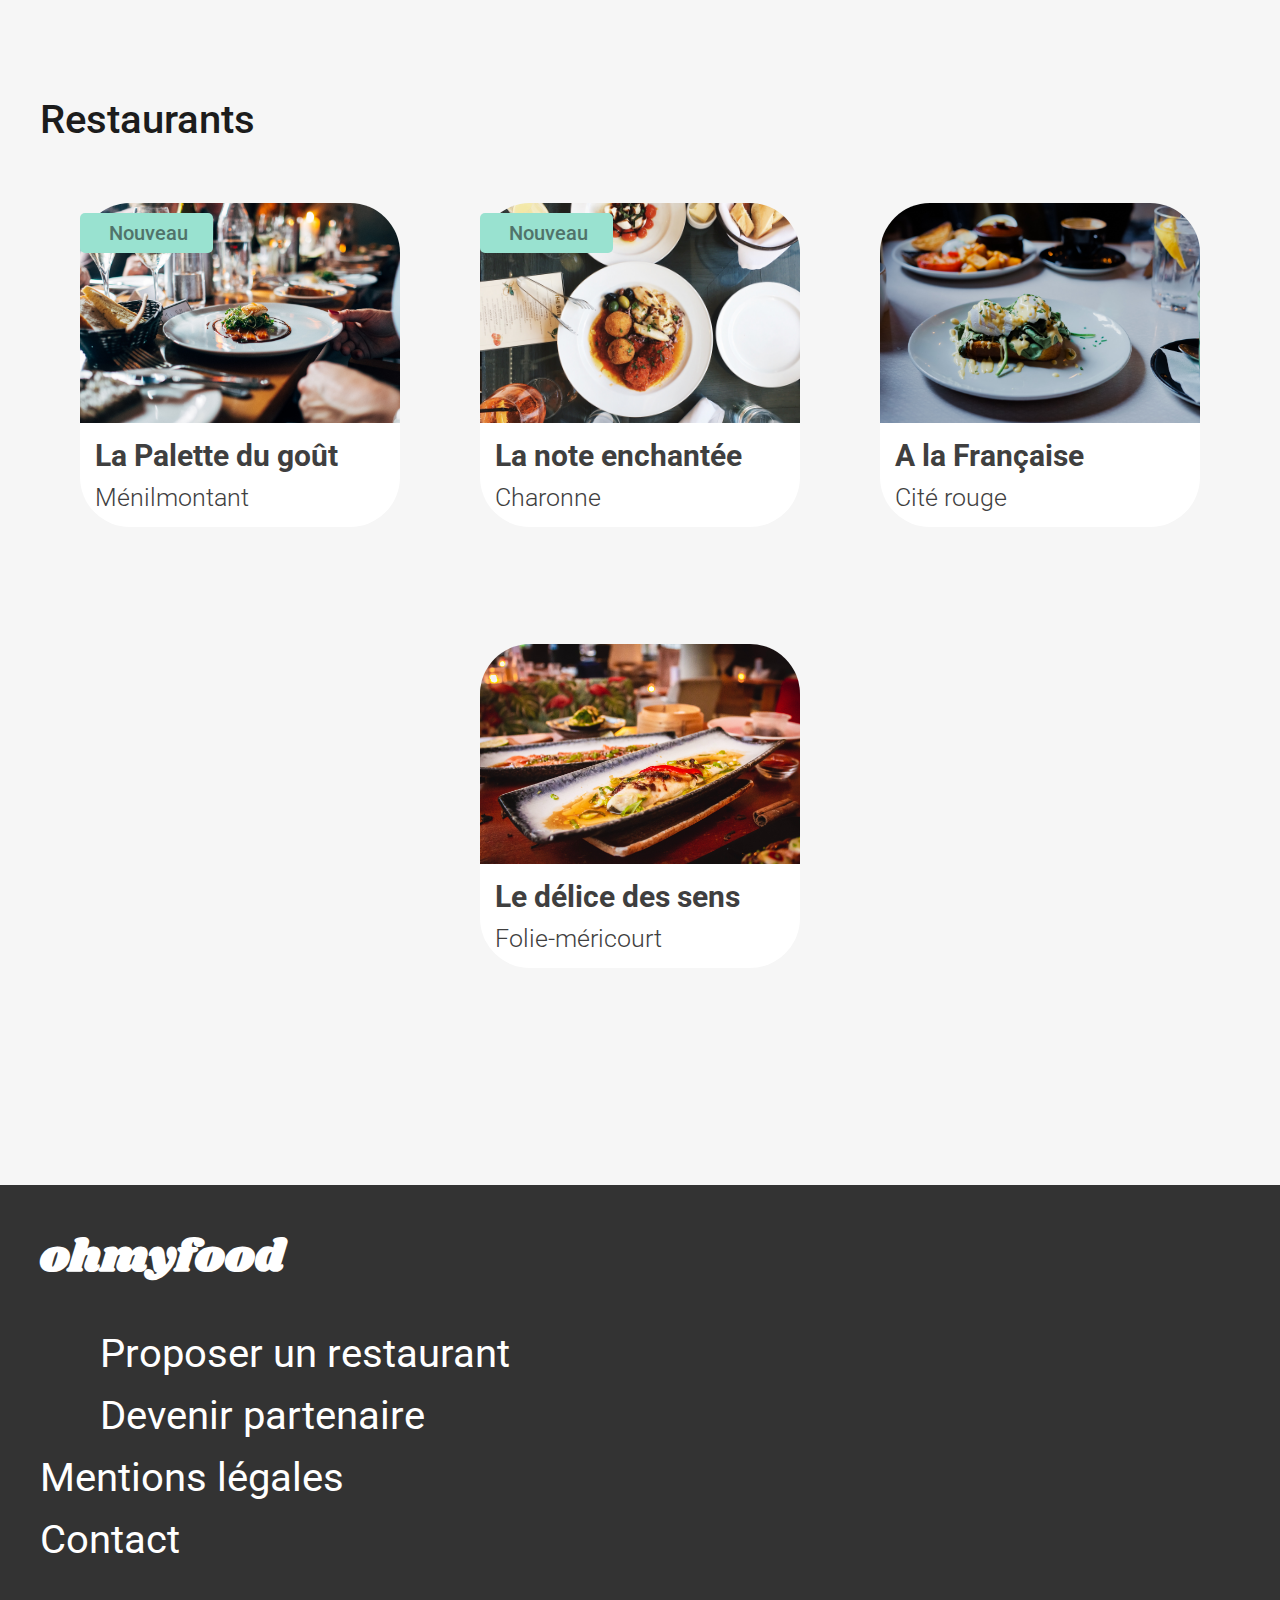
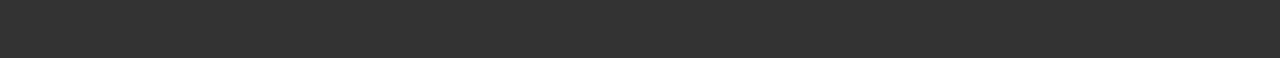
==== commit f87c7e4a: "desktop home restaurant" ====
--- a/index.html
+++ b/index.html
@@ -2,7 +2,8 @@
 <html lang="fr">
     <head>
 
-        
+        <!--<meta name="viewport" content="width=device-width, initial-scale=1.0">-->
+        <meta charset="utf-8">
         <link rel="stylesheet" href="./scss/main.css">
         
         <link rel="stylesheet" href="https://cdnjs.cloudflare.com/ajax/libs/font-awesome/6.1.2/css/all.min.css" integrity="sha512-1sCRPdkRXhBV2PBLUdRb4tMg1w2YPf37qatUFeS7zlBy7jJI8Lf4VHwWfZZfpXtYSLy85pkm9GaYVYMfw5BC1A==" crossorigin="anonymous" referrerpolicy="no-referrer" />
@@ -71,7 +72,7 @@
                 <div class="restaurants__titre">Restaurants</div>
 
                 <div class="restaurants__cards">
-
+                    
                     <a href="menu-la_palette_du_gout.html" class="restaurants__cards__link">
                     <article class="restaurants__cards__unite">
                         <div class="restaurants__cards__unite__img">
@@ -155,6 +156,7 @@
                         </div>
                     </article>
                     </a>
+                
 
                 </div>
 
--- a/scss/main.css
+++ b/scss/main.css
@@ -1,6 +1,227 @@
 @charset "UTF-8";
 @import "https://fonts.googleapis.com/css2?family=Roboto:wght@100;300;400;500;700;900&display=swap";
 @import url("https://fonts.googleapis.com/css2?family=Shrikhand&display=swap"); /***** LOADER *****/
+@keyframes lds-dual-ring {
+  0% {
+    transform: rotate(0deg);
+  }
+  100% {
+    transform: rotate(360deg);
+    opacity: 0;
+    left: -9999px;
+  }
+}
+@keyframes opacity-anim {
+  0% {
+    opacity: 1;
+  }
+  90% {
+    opacity: 1;
+  }
+  100% {
+    opacity: 0;
+    left: -9999px;
+  }
+}
+/***** PAGES MENUS *****/
+@keyframes menus-coming {
+  0% {
+    opacity: 0;
+    transform: translateY(50px);
+  }
+  100% {
+    opacity: 1;
+    transform: translateY(0px);
+  }
+}
+/***** CARDS MENUS *****/
+@keyframes menus-check {
+  0% {
+    transform: translateX(100px);
+    display: inline-block;
+  }
+  100% {
+    transform: translateX(0px);
+  }
+}
+@keyframes menus-check-out {
+  0% {
+    transform: translateX(0px);
+  }
+  100% {
+    transform: translateX(100px);
+    display: none;
+  }
+}
+@keyframes menus-rotate {
+  0% {
+    transform: translateX(50px) rotate(0deg);
+  }
+  100% {
+    transform: translateX(0px) rotate(360deg);
+  }
+}
+.header {
+  width: 100%;
+  display: flex;
+  flex-direction: column;
+  justify-content: center;
+}
+.header__logo {
+  width: 100%;
+  text-align: center;
+  align-items: center;
+  padding: 35px 0 35px 0;
+  box-shadow: 0px 3px 10px 3px #cacaca;
+  z-index: 1;
+}
+.header__logo i {
+  position: absolute;
+  left: 50px;
+  font-size: 55px;
+  color: black;
+}
+.header__localisation {
+  background-color: #ececec;
+  width: 100%;
+  height: 50px;
+  padding: 35px 0 35px 0;
+  text-align: center;
+}
+.header__localisation i {
+  font-size: 40px;
+  padding: 10px 10px 0 0;
+  color: rgb(63, 63, 63);
+}
+.header__localisation span {
+  margin-left: 25px;
+  font-family: Roboto;
+  font-size: 45px;
+  font-weight: 400;
+  color: rgb(63, 63, 63);
+}
+.header__hero {
+  width: 100%;
+  height: 750px;
+  background-color: #f6f6f6;
+  padding: 50px 30px 50px 30px;
+  text-align: center;
+  box-sizing: border-box;
+}
+.header__hero__title {
+  font-family: Roboto;
+  font-size: 45px;
+  font-weight: 700;
+  color: black;
+}
+.header__hero__subtitle {
+  font-family: Roboto;
+  font-size: 45px;
+  font-weight: 300;
+  color: rgb(63, 63, 63);
+}
+.header button {
+  margin-top: 60px;
+}
+.header__picture {
+  width: 100%;
+  height: 550px;
+  box-sizing: border-box;
+}
+.header__picture img {
+  width: 100%;
+  object-fit: cover;
+}
+@media screen and (min-width: 993px) {
+  .header__logo {
+    width: 100%;
+    height: 30px;
+  }
+  .header__logo img {
+    width: 20%;
+  }
+  .header__localisation {
+    height: 30px;
+    padding: 20px 0px 30px 0;
+  }
+  .header__localisation i {
+    font-size: 30px;
+  }
+  .header__localisation span {
+    font-size: 30px;
+  }
+  .header__hero {
+    height: 450px;
+  }
+  .header__hero__title {
+    font-size: 30px;
+  }
+  .header__hero__subtitle {
+    font-size: 25px;
+  }
+  .header__hero .bouton, .header__hero .main-menu button, .main-menu .header__hero button, .header__hero .header button, .header .header__hero button {
+    font-size: 25px;
+    padding: 30px;
+  }
+}
+
+.footer {
+  display: flex;
+  flex-direction: column;
+  width: 100%;
+  box-sizing: border-box;
+  padding: 40px;
+  background-color: #333333;
+}
+.footer__title {
+  font-family: Shrikhand;
+  font-size: 45px;
+  font-weight: 900;
+  color: white;
+}
+.footer__icon {
+  display: inline-block;
+  width: 60px;
+}
+.footer__icon i {
+  font-size: 30px;
+  padding: 0 20px 0 0;
+}
+.footer__icon .fa-handshake {
+  transform: rotate(-25deg);
+}
+.footer ul {
+  padding: 0px;
+  list-style-type: none;
+  font-family: Roboto;
+  font-size: 40px;
+  font-weight: 400;
+  color: white;
+}
+.footer li {
+  padding: 0 0 15px 0;
+  text-decoration: none;
+}
+.footer li a {
+  text-decoration: none;
+}
+
+.bouton, .main-menu button, .header button {
+  min-width: 500px;
+  padding: 50px;
+  background-image: linear-gradient(#ff79da, #9356dc);
+  border-radius: 70px;
+  border: none;
+  font: 400 40px "Roboto";
+  color: white;
+  box-shadow: 0px 3px 10px 3px #cacaca;
+  transition: all 0.3s ease-in-out;
+}
+.bouton:hover, .main-menu button:hover, .header button:hover {
+  box-shadow: 0px 3px 15px 7px #aaa8a8;
+  background-image: linear-gradient(#ff93e1, #a16be0);
+}
+
 .loader {
   position: fixed;
   display: flex;
@@ -30,191 +251,6 @@
   animation: lds-dual-ring 3s forwards;
 }
 
-@keyframes lds-dual-ring {
-  0% {
-    transform: rotate(0deg);
-  }
-  100% {
-    transform: rotate(360deg);
-    opacity: 0;
-    left: -9999px;
-  }
-}
-@keyframes opacity-anim {
-  0% {
-    opacity: 1;
-  }
-  90% {
-    opacity: 1;
-  }
-  100% {
-    opacity: 0;
-    left: -9999px;
-  }
-}
-/***** PAGES MENUS *****/
-@keyframes menus-coming {
-  0% {
-    opacity: 0;
-    transform: translateY(50px);
-  }
-  100% {
-    opacity: 1;
-    transform: translateY(0px);
-  }
-}
-/***** CARDS MENUS *****/
-@keyframes menus-check {
-  0% {
-    transform: translateX(100px);
-    display: inline-block;
-  }
-  100% {
-    transform: translateX(0px);
-  }
-}
-@keyframes menus-check-out {
-  0% {
-    transform: translateX(0px);
-  }
-  100% {
-    transform: translateX(100px);
-    display: none;
-  }
-}
-@keyframes menus-rotate {
-  0% {
-    transform: translateX(50px) rotate(0deg);
-  }
-  100% {
-    transform: translateX(0px) rotate(360deg);
-  }
-}
-.header {
-  width: 100%;
-  display: flex;
-  flex-direction: column;
-  justify-content: center;
-}
-.header__logo {
-  width: 100%;
-  text-align: center;
-  align-items: center;
-  padding: 35px 0 35px 0;
-  box-shadow: 0px 3px 10px 3px #cacaca;
-  z-index: 1;
-}
-.header__logo i {
-  position: absolute;
-  left: 50px;
-  font-size: 55px;
-  color: black;
-}
-.header__localisation {
-  background-color: #ececec;
-  width: 100%;
-  height: 50px;
-  padding: 35px 0 35px 0;
-  text-align: center;
-}
-.header__localisation i {
-  font-size: 40px;
-  padding: 10px 10px 0 0;
-  color: rgb(63, 63, 63);
-}
-.header__localisation span {
-  margin-left: 25px;
-  font-family: Roboto;
-  color: rgb(63, 63, 63);
-  font-size: 45px;
-  font-weight: 400;
-}
-.header__hero {
-  width: 100%;
-  height: 750px;
-  background-color: #f6f6f6;
-  padding: 50px 30px 50px 30px;
-  text-align: center;
-  box-sizing: border-box;
-}
-.header__hero__title {
-  font-family: Roboto;
-  font-size: 45px;
-  font-weight: 700;
-  color: black;
-}
-.header__hero__subtitle {
-  font-family: Roboto;
-  font-size: 45px;
-  font-weight: 300;
-  color: rgb(63, 63, 63);
-}
-.header .bouton {
-  margin-top: 60px;
-  min-width: 500px;
-  /*height: 120px;*/
-  padding: 50px;
-  background-image: linear-gradient(#ff79da, #9356dc);
-  border-radius: 70px;
-  border: none;
-  font: 400 40px "Roboto";
-  color: white;
-  box-shadow: 0px 3px 10px 3px #cacaca;
-  transition: all 0.3s ease-in-out;
-}
-.header .bouton:hover {
-  box-shadow: 0px 3px 15px 7px #aaa8a8;
-  background-image: linear-gradient(#ff93e1, #a16be0);
-}
-.header__picture {
-  width: 100%;
-  height: 550px;
-  box-sizing: border-box;
-}
-.header__picture img {
-  width: 100%;
-  object-fit: cover;
-}
-
-.footer {
-  width: 100%;
-  box-sizing: border-box;
-  display: flex;
-  flex-direction: column;
-  padding: 40px;
-  background-color: #333333;
-}
-.footer__title {
-  font-family: Shrikhand;
-  font-size: 45px;
-  color: white;
-}
-.footer__icon {
-  display: inline-block;
-  width: 60px;
-}
-.footer__icon i {
-  font-size: 30px;
-  padding: 0 20px 0 0;
-}
-.footer__icon .fa-handshake {
-  transform: rotate(-25deg);
-}
-.footer ul {
-  padding: 0px;
-  font-family: Roboto;
-  list-style-type: none;
-  font-size: 40px;
-  color: white;
-}
-.footer li {
-  padding: 0 0 15px 0;
-  text-decoration: none;
-}
-.footer li a {
-  text-decoration: none;
-}
-
 .fonctionnement {
   width: 100%;
   box-sizing: border-box;
@@ -244,6 +280,7 @@
   text-align: center;
   font-family: Roboto;
   font-size: 37px;
+  font-weight: 300;
   color: white;
   line-height: 70px;
   z-index: 1;
@@ -253,10 +290,10 @@
   height: 170px;
   background-color: #f6f6f6;
   border-radius: 50px;
-  color: rgb(63, 63, 63);
   font-family: Roboto;
   font-size: 45px;
   font-weight: 500;
+  color: rgb(63, 63, 63);
   margin-left: -35px;
   box-shadow: 1px 8px 20px 10px #eaeaea;
   transition: all 0.3s ease-in-out;
@@ -370,35 +407,67 @@
 .restaurants__cards__unite__caption__icon .fas:hover {
   opacity: 1;
 }
-
-.mainMenus {
+@media screen and (min-width: 993px) {
+  .restaurants__titre {
+    font-size: 40px;
+  }
+  .restaurants__cards {
+    display: flex;
+    flex-direction: row;
+    flex-wrap: wrap;
+    justify-content: space-around;
+  }
+  .restaurants__cards__unite {
+    width: 320px;
+    height: 396px;
+  }
+  .restaurants__cards__unite__img {
+    height: 220px;
+  }
+  .restaurants__cards__unite__new {
+    margin-top: 10px;
+    width: 10%;
+    left: unset;
+    font-size: 20px;
+    padding: 8px 1px 8px 4px;
+  }
+  .restaurants__cards__unite__caption {
+    font-size: 25px;
+    padding: 15px;
+  }
+  .restaurants__cards__unite__caption h3 {
+    font-size: 30px;
+  }
+  .restaurants__cards__unite__caption__icon {
+    text-align: left;
+    align-self: center;
+  }
+  .restaurants__cards__unite__caption__icon .far {
+    right: unset;
+    font-size: 30px;
+    margin: 10px 0 0 -35px;
+  }
+  .restaurants__cards__unite__caption__icon .fas {
+    right: unset;
+    font-size: 30px;
+    margin: 10px 0 0 -35px;
+  }
+}
+
+.main-menu {
   box-sizing: border-box;
   position: relative;
   display: flex;
   flex-direction: column;
   width: 100%;
-  background-color: #F6F6F6;
+  background-color: #f6f6f6;
   border-radius: 120px 120px 0 0;
   margin-top: -50px;
   padding: 0 50px 120px 50px;
 }
-.mainMenus .bouton {
+.main-menu button {
   align-self: center;
   margin-top: 20px;
-  min-width: 500px;
-  /*height: 120px;*/
-  padding: 50px;
-  background-image: linear-gradient(#ff79da, #9356dc);
-  border-radius: 70px;
-  border: none;
-  font: 400 40px "Roboto";
-  color: white;
-  box-shadow: 0px 3px 10px 3px #cacaca;
-  transition: all 0.3s ease-in-out;
-}
-.mainMenus .bouton:hover {
-  box-shadow: 0px 3px 15px 7px #aaa8a8;
-  background-image: linear-gradient(#ff93e1, #a16be0);
 }
 
 .menus {
@@ -419,6 +488,7 @@
   font-family: Shrikhand;
   font-size: 35px;
   font-weight: 900;
+  color: #1c1c1c;
 }
 .menus__titleBar__icon .far {
   position: absolute;
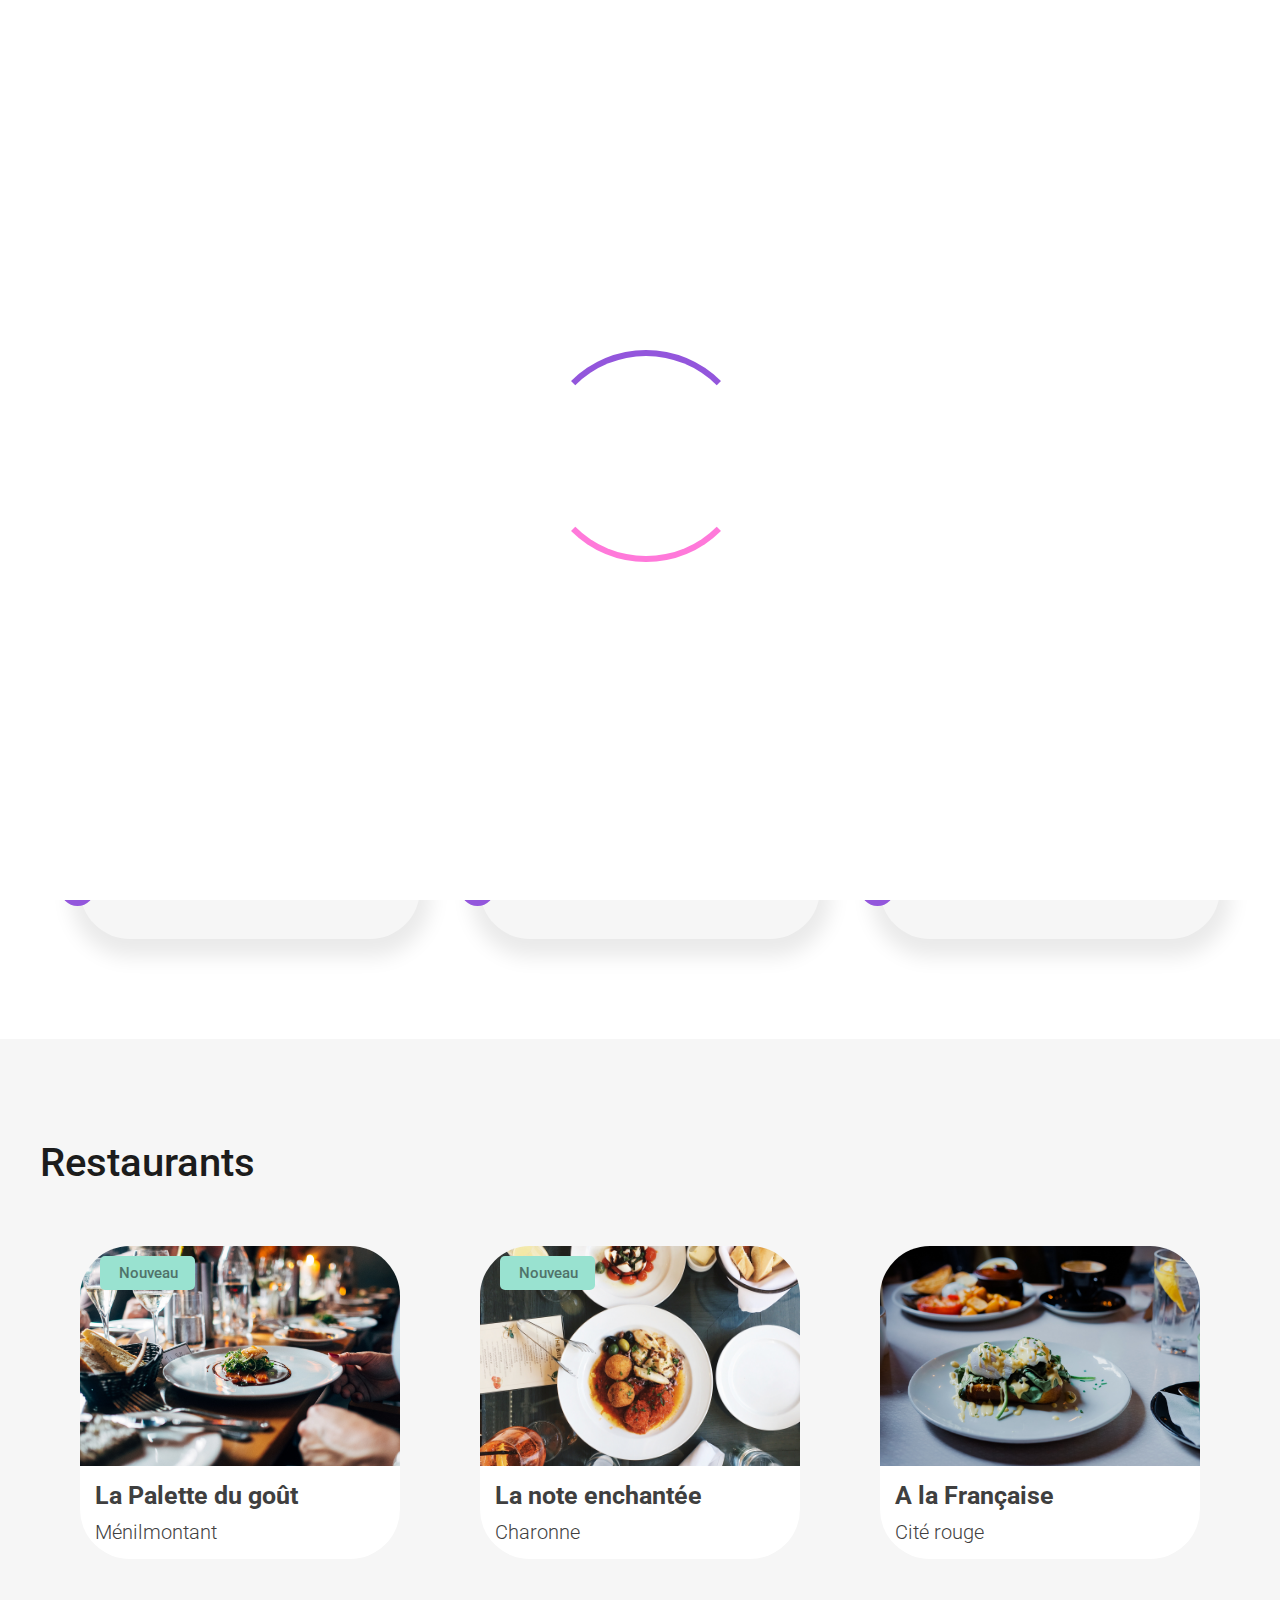
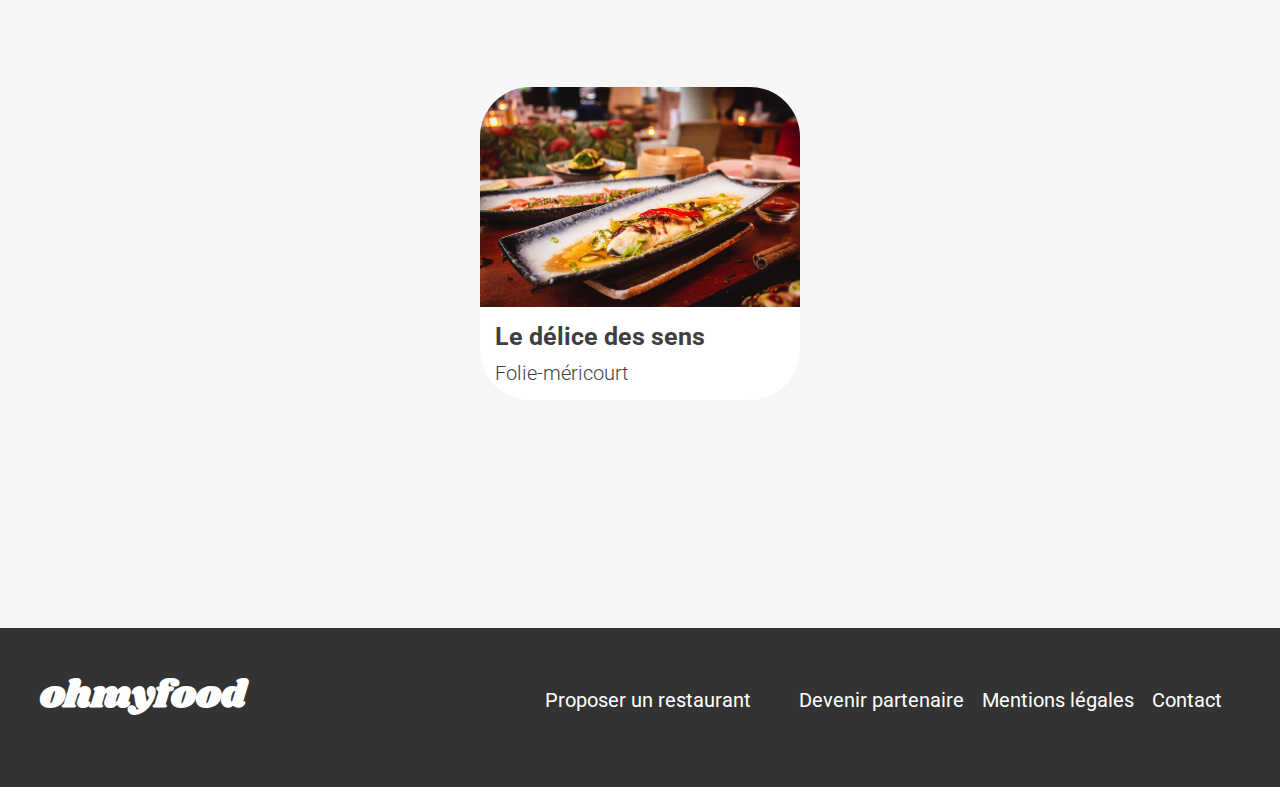
==== commit d4b3ccf1: "Tablet home" ====
--- a/index.html
+++ b/index.html
@@ -4,7 +4,7 @@
 
         <!--<meta name="viewport" content="width=device-width, initial-scale=1.0">-->
         <meta charset="utf-8">
-        <link rel="stylesheet" href="./scss/main.css">
+        <link rel="stylesheet" href="./css/main.css">
         
         <link rel="stylesheet" href="https://cdnjs.cloudflare.com/ajax/libs/font-awesome/6.1.2/css/all.min.css" integrity="sha512-1sCRPdkRXhBV2PBLUdRb4tMg1w2YPf37qatUFeS7zlBy7jJI8Lf4VHwWfZZfpXtYSLy85pkm9GaYVYMfw5BC1A==" crossorigin="anonymous" referrerpolicy="no-referrer" />
 
--- a/css/main.css
+++ b/css/main.css
@@ -0,0 +1,1294 @@
+@charset "UTF-8";
+@import "https://fonts.googleapis.com/css2?family=Roboto:wght@100;300;400;500;700;900&display=swap";
+@import url("https://fonts.googleapis.com/css2?family=Shrikhand&display=swap"); /***** LOADER *****/
+@-webkit-keyframes lds-dual-ring {
+  0% {
+    -webkit-transform: rotate(0deg);
+            transform: rotate(0deg);
+  }
+  100% {
+    -webkit-transform: rotate(360deg);
+            transform: rotate(360deg);
+    opacity: 0;
+    left: -9999px;
+  }
+}
+@keyframes lds-dual-ring {
+  0% {
+    -webkit-transform: rotate(0deg);
+            transform: rotate(0deg);
+  }
+  100% {
+    -webkit-transform: rotate(360deg);
+            transform: rotate(360deg);
+    opacity: 0;
+    left: -9999px;
+  }
+}
+@-webkit-keyframes opacity-anim {
+  0% {
+    opacity: 1;
+  }
+  90% {
+    opacity: 1;
+  }
+  100% {
+    opacity: 0;
+    left: -9999px;
+  }
+}
+@keyframes opacity-anim {
+  0% {
+    opacity: 1;
+  }
+  90% {
+    opacity: 1;
+  }
+  100% {
+    opacity: 0;
+    left: -9999px;
+  }
+}
+/***** PAGES MENUS *****/
+@-webkit-keyframes menus-coming {
+  0% {
+    opacity: 0;
+    -webkit-transform: translateY(50px);
+            transform: translateY(50px);
+  }
+  100% {
+    opacity: 1;
+    -webkit-transform: translateY(0px);
+            transform: translateY(0px);
+  }
+}
+@keyframes menus-coming {
+  0% {
+    opacity: 0;
+    -webkit-transform: translateY(50px);
+            transform: translateY(50px);
+  }
+  100% {
+    opacity: 1;
+    -webkit-transform: translateY(0px);
+            transform: translateY(0px);
+  }
+}
+/***** CARDS MENUS *****/
+@-webkit-keyframes menus-check {
+  0% {
+    -webkit-transform: translateX(100px);
+            transform: translateX(100px);
+    display: inline-block;
+  }
+  100% {
+    -webkit-transform: translateX(0px);
+            transform: translateX(0px);
+  }
+}
+@keyframes menus-check {
+  0% {
+    -webkit-transform: translateX(100px);
+            transform: translateX(100px);
+    display: inline-block;
+  }
+  100% {
+    -webkit-transform: translateX(0px);
+            transform: translateX(0px);
+  }
+}
+@-webkit-keyframes menus-check-out {
+  0% {
+    -webkit-transform: translateX(0px);
+            transform: translateX(0px);
+  }
+  100% {
+    -webkit-transform: translateX(100px);
+            transform: translateX(100px);
+    display: none;
+  }
+}
+@keyframes menus-check-out {
+  0% {
+    -webkit-transform: translateX(0px);
+            transform: translateX(0px);
+  }
+  100% {
+    -webkit-transform: translateX(100px);
+            transform: translateX(100px);
+    display: none;
+  }
+}
+@-webkit-keyframes menus-rotate {
+  0% {
+    -webkit-transform: translateX(50px) rotate(0deg);
+            transform: translateX(50px) rotate(0deg);
+  }
+  100% {
+    -webkit-transform: translateX(0px) rotate(360deg);
+            transform: translateX(0px) rotate(360deg);
+  }
+}
+@keyframes menus-rotate {
+  0% {
+    -webkit-transform: translateX(50px) rotate(0deg);
+            transform: translateX(50px) rotate(0deg);
+  }
+  100% {
+    -webkit-transform: translateX(0px) rotate(360deg);
+            transform: translateX(0px) rotate(360deg);
+  }
+}
+.header {
+  width: 100%;
+  display: -webkit-box;
+  display: -ms-flexbox;
+  display: flex;
+  -webkit-box-orient: vertical;
+  -webkit-box-direction: normal;
+      -ms-flex-direction: column;
+          flex-direction: column;
+  -webkit-box-pack: center;
+      -ms-flex-pack: center;
+          justify-content: center;
+}
+.header__logo {
+  width: 100%;
+  text-align: center;
+  -webkit-box-align: center;
+      -ms-flex-align: center;
+          align-items: center;
+  padding: 35px 0 35px 0;
+  -webkit-box-shadow: 0px 3px 10px 3px #cacaca;
+          box-shadow: 0px 3px 10px 3px #cacaca;
+  z-index: 1;
+}
+.header__logo i {
+  position: absolute;
+  left: 50px;
+  font-size: 55px;
+  color: black;
+}
+.header__localisation {
+  background-color: #ececec;
+  width: 100%;
+  height: 50px;
+  padding: 35px 0 35px 0;
+  text-align: center;
+}
+.header__localisation i {
+  font-size: 40px;
+  padding: 10px 10px 0 0;
+  color: rgb(63, 63, 63);
+}
+.header__localisation span {
+  margin-left: 25px;
+  font-family: Roboto;
+  font-size: 45px;
+  font-weight: 400;
+  color: rgb(63, 63, 63);
+}
+.header__hero {
+  width: 100%;
+  height: 750px;
+  background-color: #f6f6f6;
+  padding: 50px 30px 50px 30px;
+  text-align: center;
+  -webkit-box-sizing: border-box;
+          box-sizing: border-box;
+}
+.header__hero__title {
+  font-family: Roboto;
+  font-size: 45px;
+  font-weight: 700;
+  color: black;
+}
+.header__hero__subtitle {
+  font-family: Roboto;
+  font-size: 45px;
+  font-weight: 300;
+  color: rgb(63, 63, 63);
+}
+.header button {
+  margin-top: 60px;
+}
+.header__picture {
+  width: 100%;
+  height: 550px;
+  -webkit-box-sizing: border-box;
+          box-sizing: border-box;
+}
+.header__picture img {
+  width: 100%;
+  -o-object-fit: cover;
+     object-fit: cover;
+}
+@media screen and (min-width: 993px) {
+  .header__logo {
+    width: 100%;
+    height: 30px;
+  }
+  .header__logo img {
+    width: 20%;
+  }
+  .header__localisation {
+    height: 30px;
+    padding: 20px 0px 30px 0;
+  }
+  .header__localisation i {
+    font-size: 30px;
+  }
+  .header__localisation span {
+    font-size: 30px;
+  }
+  .header__hero {
+    height: 450px;
+  }
+  .header__hero__title {
+    font-size: 30px;
+  }
+  .header__hero__subtitle {
+    font-size: 25px;
+  }
+}
+
+.footer {
+  display: -webkit-box;
+  display: -ms-flexbox;
+  display: flex;
+  -webkit-box-orient: vertical;
+  -webkit-box-direction: normal;
+      -ms-flex-direction: column;
+          flex-direction: column;
+  width: 100%;
+  -webkit-box-sizing: border-box;
+          box-sizing: border-box;
+  padding: 40px;
+  background-color: #333333;
+}
+.footer__title {
+  font-family: Shrikhand;
+  font-size: 45px;
+  font-weight: 900;
+  color: white;
+}
+.footer__icon {
+  display: inline-block;
+  width: 60px;
+}
+.footer__icon i {
+  font-size: 30px;
+  padding: 0 20px 0 0;
+}
+.footer__icon .fa-handshake {
+  -webkit-transform: rotate(-25deg);
+          transform: rotate(-25deg);
+}
+.footer ul {
+  padding: 0px;
+  list-style-type: none;
+  font-family: Roboto;
+  font-size: 40px;
+  font-weight: 400;
+  color: white;
+}
+.footer li {
+  padding: 0 0 15px 0;
+  text-decoration: none;
+}
+.footer li a {
+  text-decoration: none;
+}
+@media screen and (min-width: 993px) {
+  .footer {
+    display: -webkit-box;
+    display: -ms-flexbox;
+    display: flex;
+    -webkit-box-orient: horizontal;
+    -webkit-box-direction: normal;
+        -ms-flex-direction: row;
+            flex-direction: row;
+    -webkit-box-pack: justify;
+        -ms-flex-pack: justify;
+            justify-content: space-between;
+  }
+  .footer__title {
+    font-size: 3vw;
+  }
+  .footer__icon {
+    width: 30px;
+  }
+  .footer__icon i {
+    font-size: 20px;
+    padding: 0 5px 0 0;
+  }
+  .footer ul {
+    display: -webkit-box;
+    display: -ms-flexbox;
+    display: flex;
+    -webkit-box-orient: horizontal;
+    -webkit-box-direction: normal;
+        -ms-flex-direction: row;
+            flex-direction: row;
+    -ms-flex-pack: distribute;
+        justify-content: space-around;
+    font-size: 20px;
+  }
+  .footer ul li {
+    margin-right: 18px;
+  }
+}
+
+.bouton, .main-menu button, .header button {
+  min-width: 500px;
+  padding: 50px;
+  background-image: -webkit-gradient(linear, left top, left bottom, from(#ff79da), to(#9356dc));
+  background-image: linear-gradient(#ff79da, #9356dc);
+  border-radius: 70px;
+  border: none;
+  font: 400 40px "Roboto";
+  color: white;
+  -webkit-box-shadow: 0px 3px 10px 3px #cacaca;
+          box-shadow: 0px 3px 10px 3px #cacaca;
+  -webkit-transition: all 0.3s ease-in-out;
+  transition: all 0.3s ease-in-out;
+}
+.bouton:hover, .main-menu button:hover, .header button:hover {
+  -webkit-box-shadow: 0px 3px 15px 7px #aaa8a8;
+          box-shadow: 0px 3px 15px 7px #aaa8a8;
+  background-image: -webkit-gradient(linear, left top, left bottom, from(#ff93e1), to(#a16be0));
+  background-image: linear-gradient(#ff93e1, #a16be0);
+}
+@media screen and (min-width: 993px) {
+  .bouton, .main-menu button, .header button {
+    font-size: 25px;
+    padding: 30px;
+  }
+}
+
+.loader {
+  position: fixed;
+  display: -webkit-box;
+  display: -ms-flexbox;
+  display: flex;
+  -webkit-box-pack: center;
+      -ms-flex-pack: center;
+          justify-content: center;
+  -webkit-box-align: center;
+      -ms-flex-align: center;
+          align-items: center;
+  background-color: #fff;
+  margin: auto;
+  width: 100%;
+  height: 100%;
+  z-index: 20;
+  -webkit-animation: opacity-anim 3s forwards;
+          animation: opacity-anim 3s forwards;
+}
+.loader .lds-dual-ring {
+  display: inline-block;
+  width: 200px;
+  height: 200px;
+}
+.loader .lds-dual-ring::after {
+  content: " ";
+  display: block;
+  width: 200px;
+  height: 200px;
+  margin: auto;
+  border-radius: 50%;
+  border: 6px solid #fff;
+  border-color: #9356dc transparent #ff79da transparent;
+  -webkit-animation: lds-dual-ring 3s forwards;
+          animation: lds-dual-ring 3s forwards;
+}
+
+.fonctionnement {
+  width: 100%;
+  -webkit-box-sizing: border-box;
+          box-sizing: border-box;
+  display: -webkit-box;
+  display: -ms-flexbox;
+  display: flex;
+  -webkit-box-orient: vertical;
+  -webkit-box-direction: normal;
+      -ms-flex-direction: column;
+          flex-direction: column;
+  padding: 100px 40px 100px 40px;
+  background-color: white;
+}
+.fonctionnement__titre {
+  font-family: Roboto;
+  font-size: 65px;
+  font-weight: 500;
+  color: #1c1c1c;
+}
+.fonctionnement__card {
+  display: -webkit-box;
+  display: -ms-flexbox;
+  display: flex;
+  -webkit-box-orient: horizontal;
+  -webkit-box-direction: normal;
+      -ms-flex-direction: row;
+          flex-direction: row;
+  margin-top: 60px;
+  -webkit-box-pack: center;
+      -ms-flex-pack: center;
+          justify-content: center;
+  -webkit-box-align: center;
+      -ms-flex-align: center;
+          align-items: center;
+}
+.fonctionnement__card span {
+  min-width: 70px;
+  min-height: 70px;
+  background-color: #9356dc;
+  border-radius: 50px;
+  text-align: center;
+  font-family: Roboto;
+  font-size: 37px;
+  font-weight: 300;
+  color: white;
+  line-height: 70px;
+  z-index: 1;
+}
+.fonctionnement__card div {
+  width: 95%;
+  height: 170px;
+  background-color: #f6f6f6;
+  border-radius: 50px;
+  font-family: Roboto;
+  font-size: 45px;
+  font-weight: 500;
+  color: rgb(63, 63, 63);
+  margin-left: -35px;
+  -webkit-box-shadow: 1px 8px 20px 10px #eaeaea;
+          box-shadow: 1px 8px 20px 10px #eaeaea;
+  -webkit-transition: all 0.3s ease-in-out;
+  transition: all 0.3s ease-in-out;
+}
+.fonctionnement__card div:hover {
+  background-color: rgba(220, 203, 241, 0.31);
+  -webkit-box-shadow: 1px 8px 20px 10px #aeaeae;
+          box-shadow: 1px 8px 20px 10px #aeaeae;
+}
+.fonctionnement__card div:hover i {
+  color: #9356dc;
+}
+.fonctionnement__card div i {
+  font-size: 50px;
+  padding: 60px 50px 60px 80px;
+  color: grey;
+}
+@media screen and (min-width: 993px) {
+  .fonctionnement__titre {
+    font-size: 40px;
+  }
+  .fonctionnement__cards {
+    display: -webkit-box;
+    display: -ms-flexbox;
+    display: flex;
+    -webkit-box-orient: horizontal;
+    -webkit-box-direction: normal;
+        -ms-flex-direction: row;
+            flex-direction: row;
+    -ms-flex-wrap: wrap;
+        flex-wrap: wrap;
+    -ms-flex-pack: distribute;
+        justify-content: space-around;
+  }
+  .fonctionnement__card {
+    width: 30%;
+  }
+  .fonctionnement__card span {
+    min-width: 35px;
+    min-height: 35px;
+    line-height: 35px;
+    font-size: 20px;
+  }
+  .fonctionnement__card div {
+    font-size: 30px;
+    margin-left: -15px;
+    font-size: 1.7vw;
+    height: 8vw;
+  }
+  .fonctionnement__card div i {
+    font-size: 1.4vw;
+    padding: 3.5vw 0.5vw 5vw 2.7vw;
+  }
+}
+@media screen and (min-width: 768px) and (max-width: 992px) {
+  .fonctionnement__titre {
+    font-size: 40px;
+  }
+  .fonctionnement__cards {
+    display: -webkit-box;
+    display: -ms-flexbox;
+    display: flex;
+    -webkit-box-orient: horizontal;
+    -webkit-box-direction: normal;
+        -ms-flex-direction: row;
+            flex-direction: row;
+    -ms-flex-wrap: wrap;
+        flex-wrap: wrap;
+    -ms-flex-pack: distribute;
+        justify-content: space-around;
+  }
+  .fonctionnement__card {
+    width: 45%;
+  }
+  .fonctionnement__card span {
+    min-width: 35px;
+    min-height: 35px;
+    line-height: 35px;
+    font-size: 25px;
+  }
+  .fonctionnement__card div {
+    text-align: center;
+    font-size: 35px;
+    margin-left: -15px;
+    font-size: 2.3vw;
+    height: 8vw;
+  }
+  .fonctionnement__card div i {
+    font-size: 2.3vw;
+    padding: 3.5vw 0.5vw 5vw 1vw;
+  }
+}
+
+.restaurants {
+  width: 100%;
+  background-color: #f6f6f6;
+  -webkit-box-sizing: border-box;
+          box-sizing: border-box;
+  display: -webkit-box;
+  display: -ms-flexbox;
+  display: flex;
+  -webkit-box-orient: vertical;
+  -webkit-box-direction: normal;
+      -ms-flex-direction: column;
+          flex-direction: column;
+  padding: 100px 40px 100px 40px;
+}
+.restaurants__titre {
+  font-family: Roboto;
+  font-size: 65px;
+  font-weight: 500;
+  color: #1c1c1c;
+}
+.restaurants__cards {
+  margin-top: 60px;
+  display: -webkit-box;
+  display: -ms-flexbox;
+  display: flex;
+  -webkit-box-orient: vertical;
+  -webkit-box-direction: normal;
+      -ms-flex-direction: column;
+          flex-direction: column;
+}
+.restaurants__cards a {
+  text-decoration: none;
+}
+.restaurants__cards__unite {
+  width: 100%;
+  margin-bottom: 45px;
+  display: -webkit-box;
+  display: -ms-flexbox;
+  display: flex;
+  -webkit-box-orient: vertical;
+  -webkit-box-direction: normal;
+      -ms-flex-direction: column;
+          flex-direction: column;
+}
+.restaurants__cards__unite__img {
+  height: 450px;
+}
+.restaurants__cards__unite__img img {
+  width: 100%;
+  height: 100%;
+  -o-object-fit: cover;
+     object-fit: cover;
+  border-radius: 50px 50px 0 0;
+}
+.restaurants__cards__unite__new {
+  position: absolute;
+  margin-top: 20px;
+  left: 70%;
+  width: 20%;
+  padding: 15px 10px 15px 10px;
+  border-radius: 5px;
+  background-color: #99e2d0;
+  text-align: center;
+  font-family: Roboto;
+  font-size: 35px;
+  font-weight: 500;
+  color: #50736a;
+}
+.restaurants__cards__unite__caption {
+  width: 100%;
+  padding: 45px;
+  -webkit-box-sizing: border-box;
+          box-sizing: border-box;
+  display: -webkit-box;
+  display: -ms-flexbox;
+  display: flex;
+  -webkit-box-orient: horizontal;
+  -webkit-box-direction: normal;
+      -ms-flex-direction: row;
+          flex-direction: row;
+  -webkit-box-pack: justify;
+      -ms-flex-pack: justify;
+          justify-content: space-between;
+  background-color: white;
+  border-radius: 0 0 50px 50px;
+  font-family: Roboto;
+  font-size: 40px;
+  font-weight: 300;
+  color: rgb(63, 63, 63);
+}
+.restaurants__cards__unite__caption h3 {
+  font-family: Roboto;
+  font-size: 45px;
+  font-weight: 700;
+  color: rgb(63, 63, 63);
+  margin: 0 0 10px 0;
+}
+.restaurants__cards__unite__caption__icon .far {
+  position: absolute;
+  font-size: 70px;
+  right: 60px;
+  opacity: 1;
+  -webkit-transition: opacity 0.5s ease-in;
+  transition: opacity 0.5s ease-in;
+}
+.restaurants__cards__unite__caption__icon .far:hover {
+  opacity: 0;
+}
+.restaurants__cards__unite__caption__icon .fas {
+  position: absolute;
+  font-size: 70px;
+  right: 60px;
+  background: -webkit-linear-gradient(top, #9356dc, #ff79da);
+  background-clip: text;
+  -webkit-background-clip: text;
+  color: transparent;
+  opacity: 0;
+  -webkit-transition: opacity 0.5s ease-out;
+  transition: opacity 0.5s ease-out;
+}
+.restaurants__cards__unite__caption__icon .fas:hover {
+  opacity: 1;
+}
+@media screen and (min-width: 993px) {
+  .restaurants__titre {
+    font-size: 40px;
+  }
+  .restaurants__cards {
+    display: -webkit-box;
+    display: -ms-flexbox;
+    display: flex;
+    -webkit-box-orient: horizontal;
+    -webkit-box-direction: normal;
+        -ms-flex-direction: row;
+            flex-direction: row;
+    -ms-flex-wrap: wrap;
+        flex-wrap: wrap;
+    -ms-flex-pack: distribute;
+        justify-content: space-around;
+  }
+  .restaurants__cards__unite {
+    width: 320px;
+    height: 396px;
+  }
+  .restaurants__cards__unite__img {
+    height: 220px;
+  }
+  .restaurants__cards__unite__new {
+    margin: 10px 0 0 20px;
+    width: 7%;
+    left: unset;
+    font-size: 15px;
+    padding: 8px 1px 8px 4px;
+  }
+  .restaurants__cards__unite__caption {
+    font-size: 20px;
+    padding: 15px;
+  }
+  .restaurants__cards__unite__caption h3 {
+    font-size: 25px;
+  }
+  .restaurants__cards__unite__caption__icon {
+    text-align: left;
+    -ms-flex-item-align: center;
+        align-self: center;
+  }
+  .restaurants__cards__unite__caption__icon .far {
+    right: unset;
+    font-size: 30px;
+    margin: 10px 0 0 -35px;
+  }
+  .restaurants__cards__unite__caption__icon .fas {
+    right: unset;
+    font-size: 30px;
+    margin: 10px 0 0 -35px;
+  }
+}
+@media screen and (min-width: 768px) and (max-width: 992px) {
+  .restaurants__titre {
+    font-size: 40px;
+  }
+  .restaurants__cards {
+    display: -webkit-box;
+    display: -ms-flexbox;
+    display: flex;
+    -webkit-box-orient: horizontal;
+    -webkit-box-direction: normal;
+        -ms-flex-direction: row;
+            flex-direction: row;
+    -ms-flex-wrap: wrap;
+        flex-wrap: wrap;
+    -ms-flex-pack: distribute;
+        justify-content: space-around;
+  }
+  .restaurants__cards__unite {
+    width: 320px;
+    height: 396px;
+  }
+  .restaurants__cards__unite__img {
+    height: 220px;
+  }
+  .restaurants__cards__unite__new {
+    margin: 10px 0 0 20px;
+    width: 7%;
+    left: unset;
+    font-size: 15px;
+    padding: 8px 1px 8px 4px;
+  }
+  .restaurants__cards__unite__caption {
+    font-size: 20px;
+    padding: 15px;
+  }
+  .restaurants__cards__unite__caption h3 {
+    font-size: 25px;
+  }
+  .restaurants__cards__unite__caption__icon {
+    text-align: left;
+    -ms-flex-item-align: center;
+        align-self: center;
+  }
+  .restaurants__cards__unite__caption__icon .far {
+    right: unset;
+    font-size: 30px;
+    margin: 10px 0 0 -35px;
+  }
+  .restaurants__cards__unite__caption__icon .fas {
+    right: unset;
+    font-size: 30px;
+    margin: 10px 0 0 -35px;
+  }
+}
+
+.main-menu {
+  -webkit-box-sizing: border-box;
+          box-sizing: border-box;
+  position: relative;
+  display: -webkit-box;
+  display: -ms-flexbox;
+  display: flex;
+  -webkit-box-orient: vertical;
+  -webkit-box-direction: normal;
+      -ms-flex-direction: column;
+          flex-direction: column;
+  width: 100%;
+  background-color: #f6f6f6;
+  border-radius: 120px 120px 0 0;
+  margin-top: -50px;
+  padding: 0 50px 120px 50px;
+}
+.main-menu button {
+  -ms-flex-item-align: center;
+      align-self: center;
+  margin-top: 20px;
+}
+
+.menus {
+  display: -webkit-box;
+  display: -ms-flexbox;
+  display: flex;
+  -webkit-box-orient: vertical;
+  -webkit-box-direction: normal;
+      -ms-flex-direction: column;
+          flex-direction: column;
+  width: 100%;
+}
+.menus__titleBar {
+  width: 95%;
+  height: 200px;
+  padding: 30px 0 65px 30px;
+  display: -webkit-box;
+  display: -ms-flexbox;
+  display: flex;
+  -webkit-box-orient: horizontal;
+  -webkit-box-direction: normal;
+      -ms-flex-direction: row;
+          flex-direction: row;
+  -webkit-box-pack: justify;
+      -ms-flex-pack: justify;
+          justify-content: space-between;
+  -webkit-box-align: center;
+      -ms-flex-align: center;
+          align-items: center;
+}
+.menus__titleBar__title {
+  font-family: Shrikhand;
+  font-size: 35px;
+  font-weight: 900;
+  color: #1c1c1c;
+}
+.menus__titleBar__icon .far {
+  position: absolute;
+  font-size: 70px;
+  right: 60px;
+  top: 95px;
+  opacity: 1;
+  -webkit-transition: opacity 0.5s ease-in;
+  transition: opacity 0.5s ease-in;
+}
+.menus__titleBar__icon .far:hover {
+  opacity: 0;
+}
+.menus__titleBar__icon .fas {
+  position: absolute;
+  font-size: 70px;
+  right: 60px;
+  top: 95px;
+  background: -webkit-linear-gradient(top, #9356dc, #ff79da);
+  background-clip: text;
+  -webkit-background-clip: text;
+  color: transparent;
+  opacity: 0;
+  -webkit-transition: opacity 0.5s ease-out;
+  transition: opacity 0.5s ease-out;
+}
+.menus__titleBar__icon .fas:hover {
+  opacity: 1;
+}
+@media screen and (min-width: 993px) {
+  .menus__titleBar {
+    -webkit-box-pack: center;
+        -ms-flex-pack: center;
+            justify-content: center;
+  }
+  .menus__titleBar__title {
+    font-size: 25px;
+  }
+  .menus__titleBar__icon {
+    -webkit-box-align: center;
+        -ms-flex-align: center;
+            align-items: center;
+  }
+  .menus__titleBar__icon .far {
+    font-size: 40px;
+    top: 112px;
+  }
+  .menus__titleBar__icon .fas {
+    font-size: 40px;
+    top: 112px;
+  }
+}
+
+.menu {
+  margin-bottom: 50px;
+}
+.menu h2 {
+  font-family: Roboto;
+  font-size: 45px;
+  font-weight: 300;
+  color: #1c1c1c;
+  padding-bottom: 10px;
+  margin: 0px;
+}
+.menu__line {
+  margin: 10px 0 46px 0;
+  width: 13%;
+  border-bottom: 8px solid #99e2d0;
+}
+.menu__card {
+  display: -webkit-box;
+  display: -ms-flexbox;
+  display: flex;
+  -webkit-box-orient: horizontal;
+  -webkit-box-direction: normal;
+      -ms-flex-direction: row;
+          flex-direction: row;
+  -webkit-box-pack: justify;
+      -ms-flex-pack: justify;
+          justify-content: space-between;
+  height: 175px;
+  margin-bottom: 30px;
+  font-family: Roboto;
+  font-size: 35px;
+  font-weight: 300;
+  color: rgb(63, 63, 63);
+  -webkit-box-shadow: 1px 8px 20px 10px #eaeaea;
+          box-shadow: 1px 8px 20px 10px #eaeaea;
+  background-color: white;
+  border-radius: 50px;
+  -webkit-animation: menus-coming 1s ease-in-out;
+          animation: menus-coming 1s ease-in-out;
+  overflow: hidden;
+}
+.menu__card--delay2 {
+  -webkit-animation-delay: 0.2s;
+          animation-delay: 0.2s;
+}
+.menu__card--delay3 {
+  -webkit-animation-delay: 0.4s;
+          animation-delay: 0.4s;
+}
+.menu__card--delay4 {
+  -webkit-animation-delay: 0.4s;
+          animation-delay: 0.4s;
+}
+.menu__card h3 {
+  margin: 0px 0px 10px 0;
+}
+.menu__card__descr {
+  width: 85%;
+  padding: 36px 40px 40px 30px;
+  white-space: nowrap;
+  overflow: hidden;
+  text-overflow: ellipsis;
+  -webkit-transition: width 0.5s ease-in-out;
+  transition: width 0.5s ease-in-out;
+}
+.menu__card__price {
+  padding: 0 40px 40px 0;
+  -ms-flex-item-align: end;
+      align-self: flex-end;
+  text-align: end;
+  font-weight: 600;
+}
+.menu__card__anim {
+  position: relative;
+  right: -150px;
+  -ms-flex-item-align: center;
+      align-self: center;
+  text-align: center;
+  background-color: #99e2d0;
+  width: 0%;
+  height: 100%;
+  overflow: hidden;
+  -webkit-transition: all 0.3s linear;
+  transition: all 0.3s linear;
+  -webkit-animation: menus-check-out 0.3s forwards;
+          animation: menus-check-out 0.3s forwards;
+}
+.menu__card__anim .fa-circle-check {
+  font-size: 95px;
+  color: white;
+  line-height: 175px;
+  margin-right: 30px;
+}
+.menu__card:hover .menu__card__anim {
+  display: inline-block;
+  width: 20%;
+  height: 100%;
+  right: -40px;
+  -webkit-animation: menus-check 0.3s ease-in-out;
+          animation: menus-check 0.3s ease-in-out;
+}
+.menu__card:hover .menu__card__anim .fa-circle-check {
+  -webkit-animation: menus-rotate 1s forwards;
+          animation: menus-rotate 1s forwards;
+}
+.menu__card:hover .menu__card__price {
+  width: 15%;
+  padding: 36px 0 40px 30px;
+}
+.menu__card:hover .menu__card__descr {
+  width: 50%;
+  white-space: nowrap;
+  overflow: hidden;
+  text-overflow: ellipsis;
+}
+.menu__card:hover .menu__card__descr h3 {
+  white-space: nowrap;
+  overflow: hidden;
+  text-overflow: ellipsis;
+}
+@media screen and (min-width: 993px) {
+  .menu {
+    width: 31%;
+  }
+  .menu h2 {
+    font-size: 25px;
+  }
+  .menu__card {
+    font-size: 1.3vw;
+    height: 140px;
+  }
+  .menu__card:hover .menu__card__anim {
+    width: 35%;
+    right: 0px;
+    margin-left: 10px;
+  }
+  .menu__card:hover .menu__card__anim .fa-circle-check {
+    font-size: 40px;
+    line-height: 140px;
+    margin: 0 10px 0 10px;
+  }
+}
+
+@media screen and (min-width: 993px) {
+  .all-menus {
+    display: -webkit-box;
+    display: -ms-flexbox;
+    display: flex;
+    -webkit-box-orient: horizontal;
+    -webkit-box-direction: normal;
+        -ms-flex-direction: row;
+            flex-direction: row;
+    -webkit-box-pack: justify;
+        -ms-flex-pack: justify;
+            justify-content: space-between;
+    -webkit-box-sizing: border-box;
+            box-sizing: border-box;
+  }
+}
+
+article,
+aside,
+details,
+figcaption,
+figure,
+footer,
+header,
+hgroup,
+nav,
+section,
+summary {
+  display: block;
+}
+
+audio,
+canvas,
+video {
+  display: inline-block;
+}
+
+audio:not([controls]) {
+  display: none;
+  height: 0;
+}
+
+[hidden], template {
+  display: none;
+}
+
+html {
+  background: #fff;
+  color: #000;
+  -webkit-text-size-adjust: 100%;
+  -ms-text-size-adjust: 100%;
+}
+
+html,
+button,
+input,
+select,
+textarea {
+  font-family: sans-serif;
+}
+
+body {
+  margin: 0;
+}
+
+a {
+  background: transparent;
+  text-decoration: none;
+  color: inherit;
+}
+a:focus {
+  outline: thin dotted;
+}
+a:hover, a:active {
+  outline: 0;
+}
+
+h1 {
+  font-size: 2em;
+  margin: 0.67em 0;
+}
+
+h2 {
+  font-size: 1.5em;
+  margin: 0.83em 0;
+}
+
+h3 {
+  font-size: 1.17em;
+  margin: 1em 0;
+}
+
+h4 {
+  font-size: 1em;
+  margin: 1.33em 0;
+}
+
+h5 {
+  font-size: 0.83em;
+  margin: 1.67em 0;
+}
+
+h6 {
+  font-size: 0.75em;
+  margin: 2.33em 0;
+}
+
+abbr[title] {
+  border-bottom: 1px dotted;
+}
+
+b,
+strong {
+  font-weight: bold;
+}
+
+dfn {
+  font-style: italic;
+}
+
+mark {
+  background: #ff0;
+  color: #000;
+}
+
+code,
+kbd,
+pre,
+samp {
+  font-family: monospace, serif;
+  font-size: 1em;
+}
+
+pre {
+  white-space: pre;
+  white-space: pre-wrap;
+  word-wrap: break-word;
+}
+
+q {
+  quotes: "“" "”" "‘" "’";
+}
+
+q:before, q:after {
+  content: "";
+  content: none;
+}
+
+small {
+  font-size: 80%;
+}
+
+sub,
+sup {
+  font-size: 75%;
+  line-height: 0;
+  position: relative;
+  vertical-align: baseline;
+}
+
+sup {
+  top: -0.5em;
+}
+
+sub {
+  bottom: -0.25em;
+}
+
+img {
+  border: 0;
+}
+
+svg:not(:root) {
+  overflow: hidden;
+}
+
+figure {
+  margin: 0;
+}
+
+fieldset {
+  border: 1px solid #c0c0c0;
+  margin: 0 2px;
+  padding: 0.35em 0.625em 0.75em;
+}
+
+legend {
+  border: 0;
+  padding: 0;
+  white-space: normal;
+}
+
+button,
+input,
+select,
+textarea {
+  font-family: inherit;
+  font-size: 100%;
+  margin: 0;
+  vertical-align: baseline;
+}
+
+button, input {
+  line-height: normal;
+}
+
+button,
+select {
+  text-transform: none;
+}
+
+button,
+html input[type=button],
+input[type=reset],
+input[type=submit] {
+  -webkit-appearance: button;
+  cursor: pointer;
+}
+
+button[disabled],
+input[disabled] {
+  cursor: default;
+}
+
+button::-moz-focus-inner, input::-moz-focus-inner {
+  border: 0;
+  padding: 0;
+}
+
+textarea {
+  overflow: auto;
+  vertical-align: top;
+}
+
+table {
+  border-collapse: collapse;
+  border-spacing: 0;
+}
+
+input[type=search] {
+  -webkit-appearance: textfield;
+  -webkit-box-sizing: content-box;
+  box-sizing: content-box;
+}
+input[type=search]::-webkit-search-cancel-button, input[type=search]::-webkit-search-decoration {
+  -webkit-appearance: none;
+}
+input[type=checkbox], input[type=radio] {
+  -webkit-box-sizing: border-box;
+          box-sizing: border-box;
+  padding: 0;
+}/*# sourceMappingURL=main.css.map */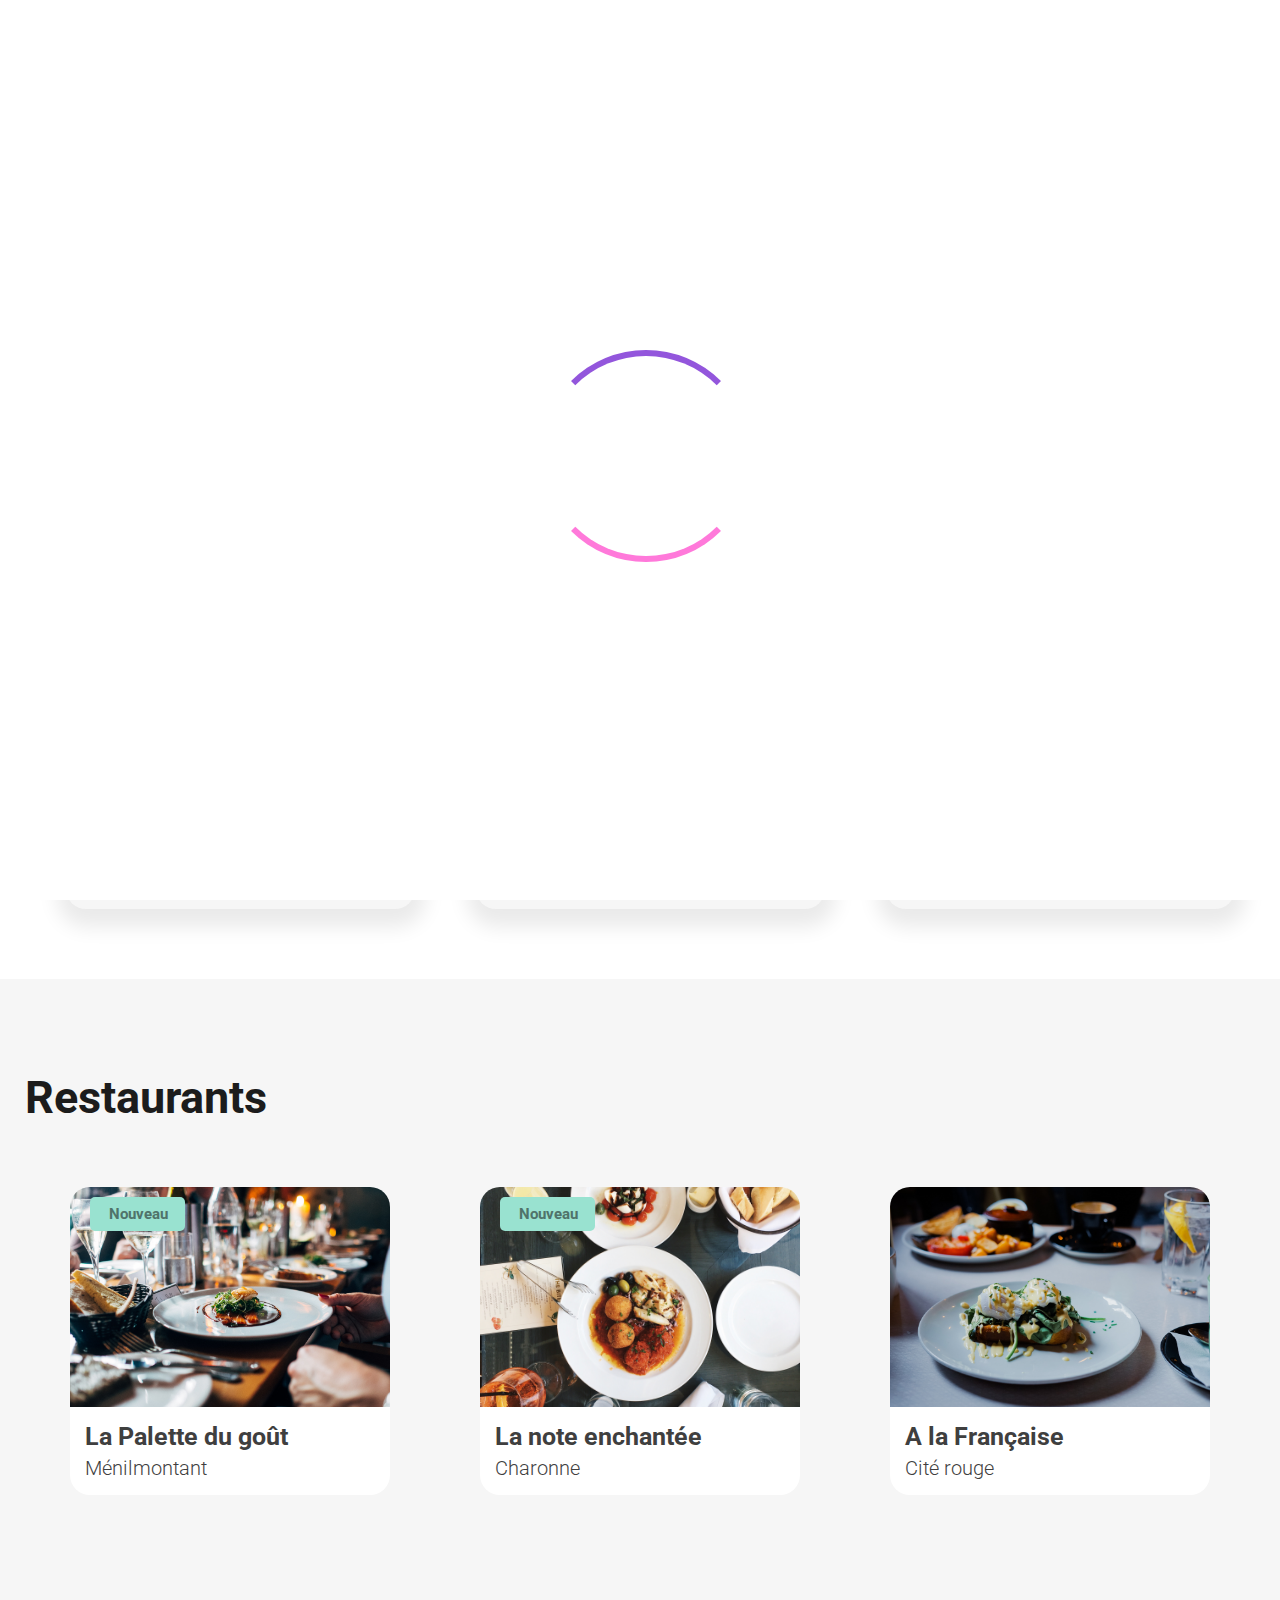
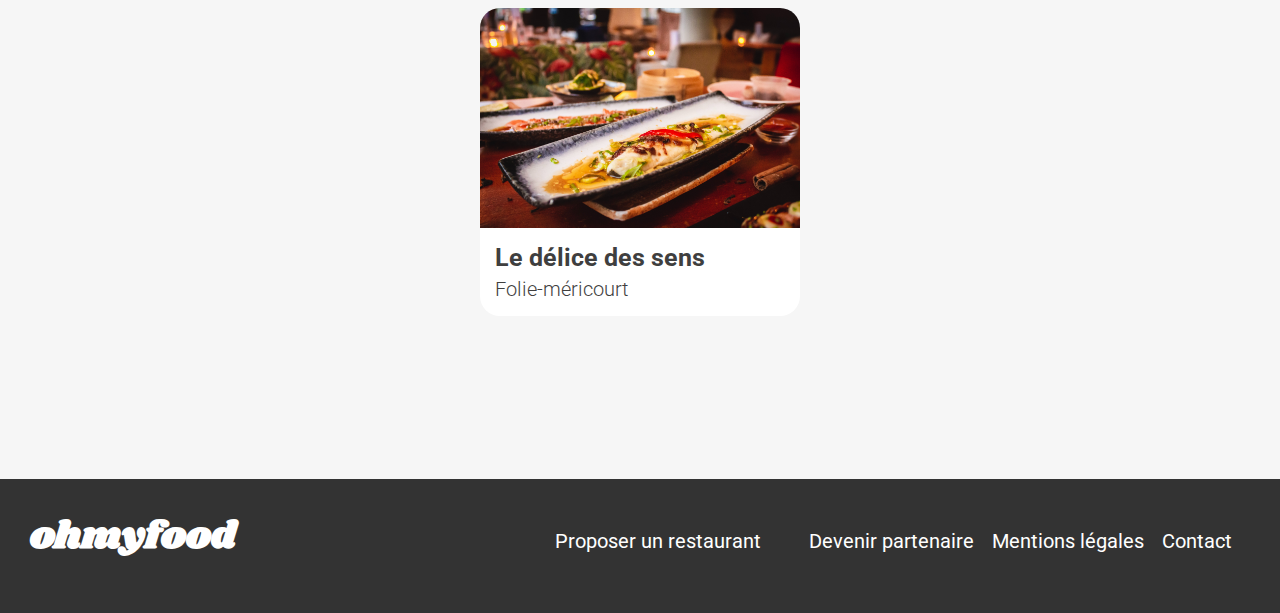
==== commit c2aa6a16: "modifications dimensions" ====
--- a/index.html
+++ b/index.html
@@ -1,186 +1,198 @@
 <!DOCTYPE html>
 <html lang="fr">
-    <head>
+  <head>
+    <meta name="viewport" content="width=device-width, initial-scale=1.0" />
+    <meta charset="utf-8" />
+    <link rel="stylesheet" href="./css/main.css" />
 
-        <!--<meta name="viewport" content="width=device-width, initial-scale=1.0">-->
-        <meta charset="utf-8">
-        <link rel="stylesheet" href="./css/main.css">
-        
-        <link rel="stylesheet" href="https://cdnjs.cloudflare.com/ajax/libs/font-awesome/6.1.2/css/all.min.css" integrity="sha512-1sCRPdkRXhBV2PBLUdRb4tMg1w2YPf37qatUFeS7zlBy7jJI8Lf4VHwWfZZfpXtYSLy85pkm9GaYVYMfw5BC1A==" crossorigin="anonymous" referrerpolicy="no-referrer" />
+    <link
+      rel="stylesheet"
+      href="https://cdnjs.cloudflare.com/ajax/libs/font-awesome/6.1.2/css/all.min.css"
+      integrity="sha512-1sCRPdkRXhBV2PBLUdRb4tMg1w2YPf37qatUFeS7zlBy7jJI8Lf4VHwWfZZfpXtYSLy85pkm9GaYVYMfw5BC1A=="
+      crossorigin="anonymous"
+      referrerpolicy="no-referrer"
+    />
 
-        <title>Oh My food</title>
-    </head>
-    <body>
-        <div class="loader">
-            <div class="lds-dual-ring"></div>
+    <title>Oh My food</title>
+  </head>
+  <body>
+    <div class="loader">
+      <div class="lds-dual-ring"></div>
+    </div>
+
+    <header class="header">
+      <div class="header__logo">
+        <a href="index.html">
+          <img src="./images/ohmyfood.png" alt="Oh My Food Logo"
+        /></a>
+      </div>
+
+      <div class="header__localisation">
+        <i class="fa-solid fa-location-dot"></i>
+        <span>Paris, Belleville</span>
+      </div>
+
+      <div class="header__hero">
+        <div class="header__hero__title">
+          <h2>Réservez le menu qui vous convient</h2>
         </div>
-        
+        <div class="header__hero__subtitle">
+          Découvrez des restaurants d'exception, selectionnés par nos soins.
+        </div>
+        <button class="bouton" type="button">Explorer nos restaurants</button>
+      </div>
+    </header>
 
-        <header class="header">
+    <main>
+      <section class="fonctionnement">
+        <div class="fonctionnement__titre"><h2>Fonctionnement</h2></div>
 
-            <div class="header__logo">
-                <img src="./images/ohmyfood.png" alt="Oh My Food Logo">
+        <div class="fonctionnement__cards">
+          <div class="fonctionnement__card">
+            <span>1</span>
+            <div>
+              <i class="fa-solid fa-mobile-screen"></i> Choisissez un restaurant
             </div>
+          </div>
 
-            <div class="header__localisation">
-                <i class="fa-solid fa-location-dot"></i> 
-                <span>Paris, Belleville</span>
-            </div>
+          <div class="fonctionnement__card">
+            <span>2</span>
+            <div><i class="fa-solid fa-list-ul"></i> Composez votre menu</div>
+          </div>
 
+          <div class="fonctionnement__card">
+            <span>3</span>
+            <div><i class="fa-solid fa-store"></i> Dégustez au restaurant</div>
+          </div>
+        </div>
+      </section>
 
-            <div class="header__hero">
-                <span class="header__hero__title"><h2>Réservez le menu qui vous convient</h2></span>
-                <div class="header__hero__subtitle">Découvrez des restaurants d'exception, selectionnés par nos soins.</div>
-                <button class="bouton" type="button">
-                    Explorer nos restaurants
-                </button>
-            </div>
+      <section class="restaurants">
+        <div class="restaurants__titre"><h2>Restaurants</h2></div>
 
-        </header>
+        <div class="restaurants__cards">
+          <a
+            href="menu-la_palette_du_gout.html"
+            class="restaurants__cards__link"
+          >
+            <article class="restaurants__cards__unite">
+              <div class="restaurants__cards__unite__img">
+                <div class="restaurants__cards__unite__new">Nouveau</div>
+                <img
+                  src="./images/jay-wennington-N_Y88TWmGwA-unsplash.jpg "
+                  alt="La palette du goût"
+                />
+              </div>
+              <div class="restaurants__cards__unite__caption">
+                <div class="restaurants__cards__unite__caption__descr">
+                  <h3>La Palette du goût</h3>
+                  Ménilmontant
+                </div>
+                <div class="restaurants__cards__unite__caption__icon">
+                  <span class="fa-layers fa-fw">
+                    <i class="far fa-heart"></i>
+                    <i class="fas fa-heart"></i>
+                  </span>
+                </div>
+              </div>
+            </article>
+          </a>
 
-        <main>
+          <a
+            href="menu-la_note_enchantee.html"
+            class="restaurants__cards__link"
+          >
+            <article class="restaurants__cards__unite">
+              <div class="restaurants__cards__unite__img">
+                <div class="restaurants__cards__unite__new">Nouveau</div>
+                <img
+                  src="./images/stil-u2Lp8tXIcjw-unsplash.jpg"
+                  alt="La note enchantée"
+                />
+              </div>
+              <div class="restaurants__cards__unite__caption">
+                <div class="restaurants__cards__unite__caption__descr">
+                  <h3>La note enchantée</h3>
+                  Charonne
+                </div>
+                <div class="restaurants__cards__unite__caption__icon">
+                  <span class="fa-layers fa-fw">
+                    <i class="far fa-heart"></i>
+                    <i class="fas fa-heart"></i>
+                  </span>
+                </div>
+              </div>
+            </article>
+          </a>
 
-            <section class="fonctionnement">
+          <a href="menu-a_la_francaise.html" class="restaurants__cards__link">
+            <article class="restaurants__cards__unite">
+              <div class="restaurants__cards__unite__img">
+                <img
+                  src="./images/toa-heftiba-DQKerTsQwi0-unsplash.jpg "
+                  alt="A la Française"
+                />
+              </div>
+              <div class="restaurants__cards__unite__caption">
+                <div class="restaurants__cards__unite__caption__descr">
+                  <h3>A la Française</h3>
+                  Cité rouge
+                </div>
+                <div class="restaurants__cards__unite__caption__icon">
+                  <span class="fa-layers fa-fw">
+                    <i class="far fa-heart"></i>
+                    <i class="fas fa-heart"></i>
+                  </span>
+                </div>
+              </div>
+            </article>
+          </a>
 
-                <div class="fonctionnement__titre">Fonctionnement</div>
+          <a
+            href="menu-le_delice_des_sens.html"
+            class="restaurants__cards__link"
+          >
+            <article class="restaurants__cards__unite">
+              <div class="restaurants__cards__unite__img">
+                <img
+                  src="./images/louis-hansel-shotsoflouis-qNBGVyOCY8Q-unsplash.jpg "
+                  alt="Le délice des sens"
+                />
+              </div>
+              <div class="restaurants__cards__unite__caption">
+                <div class="restaurants__cards__unite__caption__descr">
+                  <h3>Le délice des sens</h3>
+                  Folie-méricourt
+                </div>
+                <div class="restaurants__cards__unite__caption__icon">
+                  <span class="fa-layers fa-fw">
+                    <i class="far fa-heart"></i>
+                    <i class="fas fa-heart"></i>
+                  </span>
+                </div>
+              </div>
+            </article>
+          </a>
+        </div>
+      </section>
 
-                    <div class="fonctionnement__cards">
-
-                        <div class="fonctionnement__card">
-                            <span>1</span>
-                            <div><i class="fa-solid fa-mobile-screen"></i> Choisissez un restaurant</div>
-                        </div>
-
-                        <div class="fonctionnement__card">
-                            <span>2</span>
-                            <div><i class="fa-solid fa-list-ul"></i> Composez votre menu</div>
-                        </div>
-
-                        <div class="fonctionnement__card">
-                            <span>3</span>
-                            <div><i class="fa-solid fa-store"></i> Dégustez au restaurant</div>
-                        </div>
-                    
-                    </div>
-
-                </div>
-
-            </section>
-
-            <section class="restaurants">
-
-                <div class="restaurants__titre">Restaurants</div>
-
-                <div class="restaurants__cards">
-                    
-                    <a href="menu-la_palette_du_gout.html" class="restaurants__cards__link">
-                    <article class="restaurants__cards__unite">
-                        <div class="restaurants__cards__unite__img">
-                            <div class="restaurants__cards__unite__new"> Nouveau </div>
-                            <img src="./images/jay-wennington-N_Y88TWmGwA-unsplash.jpg " alt="La palette du goût">
-                            
-                        </div>
-                        <div class="restaurants__cards__unite__caption">
-                            <div class="restaurants__cards__unite__caption__descr">
-                                <h3>La Palette du goût</h3>
-                                Ménilmontant
-                            </div>
-                            <div class="restaurants__cards__unite__caption__icon">
-                               <span class="fa-layers fa-fw">
-                                <i class="far fa-heart"></i>
-                                <i class="fas fa-heart"></i>
-                              </span>
-                          
-                            </div>
-                        </div>
-                    </article>
-                    </a>
-
-                    <a href="menu-la_note_enchantee.html" class="restaurants__cards__link">
-                    <article class="restaurants__cards__unite">
-                        <div class="restaurants__cards__unite__img">
-                            <div class="restaurants__cards__unite__new"> Nouveau </div>
-                            <img src="./images/stil-u2Lp8tXIcjw-unsplash.jpg" alt="La note enchantée">
-                        </div>
-                        <div class="restaurants__cards__unite__caption">
-                            <div class="restaurants__cards__unite__caption__descr">
-                                <h3>La note enchantée</h3>
-                                Charonne
-                            </div>
-                            <div class="restaurants__cards__unite__caption__icon">
-                                <span class="fa-layers fa-fw">
-                                    <i class="far fa-heart"></i>
-                                    <i class="fas fa-heart"></i>
-                                  </span>
-                            </div>
-                        </div>
-                    </article>
-                    </a>
-
-                    <a href="menu-a_la_francaise.html" class="restaurants__cards__link">
-                    <article class="restaurants__cards__unite">
-                        <div class="restaurants__cards__unite__img">
-                            <img src="./images/toa-heftiba-DQKerTsQwi0-unsplash.jpg " alt="A la Française">
-                        </div>
-                        <div class="restaurants__cards__unite__caption">
-                            <div class="restaurants__cards__unite__caption__descr">
-                                <h3>A la Française</h3>
-                                Cité rouge
-                            </div>
-                            <div class="restaurants__cards__unite__caption__icon">
-                                <span class="fa-layers fa-fw">
-                                    <i class="far fa-heart"></i>
-                                    <i class="fas fa-heart"></i>
-                                  </span>
-                            </div>
-                        </div>
-                    </article>
-                    </a>
-
-                    <a href="menu-le_delice_des_sens.html" class="restaurants__cards__link">
-                    <article class="restaurants__cards__unite">
-                        <div class="restaurants__cards__unite__img">
-                            <img src="./images/louis-hansel-shotsoflouis-qNBGVyOCY8Q-unsplash.jpg " alt="Le délice des sens">
-                        </div>
-                        <div class="restaurants__cards__unite__caption">
-                            <div class="restaurants__cards__unite__caption__descr">
-                                <h3>Le délice des sens</h3>
-                                Folie-méricourt
-                            </div>
-                            <div class="restaurants__cards__unite__caption__icon">
-                                <span class="fa-layers fa-fw">
-                                    <i class="far fa-heart"></i>
-                                    <i class="fas fa-heart"></i>
-                                  </span>
-                            </div>
-                        </div>
-                    </article>
-                    </a>
-                
-
-                </div>
-
-
-
-            </section>
-
-            <footer class="footer">
-                <span class="footer__title">ohmyfood</span>
-                <ul>
-                    <li><span class="footer__icon"><i class="fa-solid fa-utensils"></i> </span>Proposer un restaurant</li>
-                    <li><span class="footer__icon"><i class="fa-solid fa-handshake"></i></span>Devenir partenaire</li>
-                    <li>Mentions légales</li>
-                    <li><a href="mailto:moi@leresto.fr">Contact</a></li>
-                </ul>
-
-            </footer>
-
-
-
-
-        </main>
-
-        
-    </body>
-
-</html>+      <footer class="footer">
+        <span class="footer__title">ohmyfood</span>
+        <ul>
+          <li>
+            <span class="footer__icon"
+              ><i class="fa-solid fa-utensils"></i> </span
+            >Proposer un restaurant
+          </li>
+          <li>
+            <span class="footer__icon"
+              ><i class="fa-solid fa-handshake"></i></span
+            >Devenir partenaire
+          </li>
+          <li>Mentions légales</li>
+          <li><a href="mailto:moi@leresto.fr">Contact</a></li>
+        </ul>
+      </footer>
+    </main>
+  </body>
+</html>
--- a/css/main.css
+++ b/css/main.css
@@ -1,6 +1,243 @@
 @charset "UTF-8";
 @import "https://fonts.googleapis.com/css2?family=Roboto:wght@100;300;400;500;700;900&display=swap";
-@import url("https://fonts.googleapis.com/css2?family=Shrikhand&display=swap"); /***** LOADER *****/
+@import url("https://fonts.googleapis.com/css2?family=Shrikhand&display=swap");
+article,
+aside,
+details,
+figcaption,
+figure,
+footer,
+header,
+hgroup,
+nav,
+section,
+summary {
+  display: block;
+}
+
+audio,
+canvas,
+video {
+  display: inline-block;
+}
+
+audio:not([controls]) {
+  display: none;
+  height: 0;
+}
+
+[hidden], template {
+  display: none;
+}
+
+html {
+  background: #fff;
+  color: #000;
+  -webkit-text-size-adjust: 100%;
+  -ms-text-size-adjust: 100%;
+}
+
+html,
+button,
+input,
+select,
+textarea {
+  font-family: sans-serif;
+}
+
+body {
+  margin: 0;
+}
+
+a {
+  background: transparent;
+  text-decoration: none;
+  color: inherit;
+}
+a:focus {
+  outline: thin dotted;
+}
+a:hover, a:active {
+  outline: 0;
+}
+
+h1 {
+  font-size: 2em;
+  margin: 0.67em 0;
+}
+
+h2 {
+  font-size: 1.5em;
+  margin: 0.83em 0;
+}
+
+h3 {
+  font-size: 1.17em;
+  margin: 1em 0;
+}
+
+h4 {
+  font-size: 1em;
+  margin: 1.33em 0;
+}
+
+h5 {
+  font-size: 0.83em;
+  margin: 1.67em 0;
+}
+
+h6 {
+  font-size: 0.75em;
+  margin: 2.33em 0;
+}
+
+abbr[title] {
+  border-bottom: 1px dotted;
+}
+
+b,
+strong {
+  font-weight: bold;
+}
+
+dfn {
+  font-style: italic;
+}
+
+mark {
+  background: #ff0;
+  color: #000;
+}
+
+code,
+kbd,
+pre,
+samp {
+  font-family: monospace, serif;
+  font-size: 1em;
+}
+
+pre {
+  white-space: pre;
+  white-space: pre-wrap;
+  word-wrap: break-word;
+}
+
+q {
+  quotes: "“" "”" "‘" "’";
+}
+
+q:before, q:after {
+  content: "";
+  content: none;
+}
+
+small {
+  font-size: 80%;
+}
+
+sub,
+sup {
+  font-size: 75%;
+  line-height: 0;
+  position: relative;
+  vertical-align: baseline;
+}
+
+sup {
+  top: -0.5em;
+}
+
+sub {
+  bottom: -0.25em;
+}
+
+img {
+  border: 0;
+}
+
+svg:not(:root) {
+  overflow: hidden;
+}
+
+figure {
+  margin: 0;
+}
+
+fieldset {
+  border: 1px solid #c0c0c0;
+  margin: 0 2px;
+  padding: 0.35em 0.625em 0.75em;
+}
+
+legend {
+  border: 0;
+  padding: 0;
+  white-space: normal;
+}
+
+button,
+input,
+select,
+textarea {
+  font-family: inherit;
+  font-size: 100%;
+  margin: 0;
+  vertical-align: baseline;
+}
+
+button, input {
+  line-height: normal;
+}
+
+button,
+select {
+  text-transform: none;
+}
+
+button,
+html input[type=button],
+input[type=reset],
+input[type=submit] {
+  -webkit-appearance: button;
+  cursor: pointer;
+}
+
+button[disabled],
+input[disabled] {
+  cursor: default;
+}
+
+button::-moz-focus-inner, input::-moz-focus-inner {
+  border: 0;
+  padding: 0;
+}
+
+textarea {
+  overflow: auto;
+  vertical-align: top;
+}
+
+table {
+  border-collapse: collapse;
+  border-spacing: 0;
+}
+
+input[type=search] {
+  -webkit-appearance: textfield;
+  -webkit-box-sizing: content-box;
+  box-sizing: content-box;
+}
+input[type=search]::-webkit-search-cancel-button, input[type=search]::-webkit-search-decoration {
+  -webkit-appearance: none;
+}
+input[type=checkbox], input[type=radio] {
+  -webkit-box-sizing: border-box;
+          box-sizing: border-box;
+  padding: 0;
+}
+
+/***** LOADER *****/
 @-webkit-keyframes lds-dual-ring {
   0% {
     -webkit-transform: rotate(0deg);
@@ -158,63 +395,65 @@
   -webkit-box-align: center;
       -ms-flex-align: center;
           align-items: center;
-  padding: 35px 0 35px 0;
+  padding: 20px 0 14px 0;
   -webkit-box-shadow: 0px 3px 10px 3px #cacaca;
           box-shadow: 0px 3px 10px 3px #cacaca;
   z-index: 1;
 }
+.header__logo img {
+  width: 45%;
+}
 .header__logo i {
   position: absolute;
-  left: 50px;
-  font-size: 55px;
+  left: 25px;
+  font-size: 25px;
   color: black;
 }
 .header__localisation {
   background-color: #ececec;
   width: 100%;
   height: 50px;
-  padding: 35px 0 35px 0;
+  padding: 15px 0 0 0;
   text-align: center;
 }
 .header__localisation i {
-  font-size: 40px;
-  padding: 10px 10px 0 0;
+  font-size: 20px;
+  padding: 10px 0 0 0;
   color: rgb(63, 63, 63);
 }
 .header__localisation span {
-  margin-left: 25px;
+  margin-left: 20px;
   font-family: Roboto;
-  font-size: 45px;
-  font-weight: 400;
+  font-size: 20px;
+  font-weight: 500;
   color: rgb(63, 63, 63);
 }
 .header__hero {
   width: 100%;
-  height: 750px;
   background-color: #f6f6f6;
-  padding: 50px 30px 50px 30px;
+  padding: 19px 39px 50px 39px;
   text-align: center;
   -webkit-box-sizing: border-box;
           box-sizing: border-box;
 }
 .header__hero__title {
   font-family: Roboto;
-  font-size: 45px;
+  font-size: 20px;
   font-weight: 700;
   color: black;
 }
 .header__hero__subtitle {
   font-family: Roboto;
-  font-size: 45px;
+  font-size: 20px;
   font-weight: 300;
   color: rgb(63, 63, 63);
 }
 .header button {
-  margin-top: 60px;
+  margin-top: 40px;
 }
 .header__picture {
   width: 100%;
-  height: 550px;
+  height: 235px;
   -webkit-box-sizing: border-box;
           box-sizing: border-box;
 }
@@ -223,10 +462,10 @@
   -o-object-fit: cover;
      object-fit: cover;
 }
-@media screen and (min-width: 993px) {
+@media screen and (min-width: 992px) {
   .header__logo {
     width: 100%;
-    height: 30px;
+    height: 45px;
   }
   .header__logo img {
     width: 20%;
@@ -249,6 +488,17 @@
   }
   .header__hero__subtitle {
     font-size: 25px;
+  }
+  .header__picture {
+    height: 450px;
+  }
+  .header__picture img {
+    height: 500px;
+  }
+}
+@media screen and (min-width: 768px) and (max-width: 991.98px) {
+  .header__logo img {
+    width: 30%;
   }
 }
 
@@ -263,22 +513,22 @@
   width: 100%;
   -webkit-box-sizing: border-box;
           box-sizing: border-box;
-  padding: 40px;
+  padding: 30px;
   background-color: #333333;
 }
 .footer__title {
   font-family: Shrikhand;
-  font-size: 45px;
+  font-size: 20px;
   font-weight: 900;
   color: white;
 }
 .footer__icon {
   display: inline-block;
-  width: 60px;
+  width: 30px;
 }
 .footer__icon i {
-  font-size: 30px;
-  padding: 0 20px 0 0;
+  font-size: 15px;
+  padding: 0px;
 }
 .footer__icon .fa-handshake {
   -webkit-transform: rotate(-25deg);
@@ -288,18 +538,18 @@
   padding: 0px;
   list-style-type: none;
   font-family: Roboto;
-  font-size: 40px;
+  font-size: 17px;
   font-weight: 400;
   color: white;
 }
 .footer li {
-  padding: 0 0 15px 0;
+  padding: 0 0 10px 0;
   text-decoration: none;
 }
 .footer li a {
   text-decoration: none;
 }
-@media screen and (min-width: 993px) {
+@media screen and (min-width: 992px) {
   .footer {
     display: -webkit-box;
     display: -ms-flexbox;
@@ -340,13 +590,13 @@
 }
 
 .bouton, .main-menu button, .header button {
-  min-width: 500px;
-  padding: 50px;
+  min-width: 200px;
+  padding: 17px;
   background-image: -webkit-gradient(linear, left top, left bottom, from(#ff79da), to(#9356dc));
   background-image: linear-gradient(#ff79da, #9356dc);
   border-radius: 70px;
   border: none;
-  font: 400 40px "Roboto";
+  font: 400 17px "Roboto";
   color: white;
   -webkit-box-shadow: 0px 3px 10px 3px #cacaca;
           box-shadow: 0px 3px 10px 3px #cacaca;
@@ -359,7 +609,7 @@
   background-image: -webkit-gradient(linear, left top, left bottom, from(#ff93e1), to(#a16be0));
   background-image: linear-gradient(#ff93e1, #a16be0);
 }
-@media screen and (min-width: 993px) {
+@media screen and (min-width: 992px) {
   .bouton, .main-menu button, .header button {
     font-size: 25px;
     padding: 30px;
@@ -382,8 +632,8 @@
   width: 100%;
   height: 100%;
   z-index: 20;
-  -webkit-animation: opacity-anim 3s forwards;
-          animation: opacity-anim 3s forwards;
+  -webkit-animation: opacity-anim 4s forwards;
+          animation: opacity-anim 4s forwards;
 }
 .loader .lds-dual-ring {
   display: inline-block;
@@ -399,8 +649,8 @@
   border-radius: 50%;
   border: 6px solid #fff;
   border-color: #9356dc transparent #ff79da transparent;
-  -webkit-animation: lds-dual-ring 3s forwards;
-          animation: lds-dual-ring 3s forwards;
+  -webkit-animation: lds-dual-ring 4s forwards;
+          animation: lds-dual-ring 4s forwards;
 }
 
 .fonctionnement {
@@ -414,13 +664,13 @@
   -webkit-box-direction: normal;
       -ms-flex-direction: column;
           flex-direction: column;
-  padding: 100px 40px 100px 40px;
+  padding: 45px 25px 70px 25px;
   background-color: white;
 }
 .fonctionnement__titre {
   font-family: Roboto;
-  font-size: 65px;
-  font-weight: 500;
+  font-size: 20px;
+  font-weight: 700;
   color: #1c1c1c;
 }
 .fonctionnement__card {
@@ -431,37 +681,38 @@
   -webkit-box-direction: normal;
       -ms-flex-direction: row;
           flex-direction: row;
-  margin-top: 60px;
+  margin-top: 25px;
   -webkit-box-pack: center;
       -ms-flex-pack: center;
           justify-content: center;
   -webkit-box-align: center;
       -ms-flex-align: center;
           align-items: center;
+  cursor: pointer;
 }
 .fonctionnement__card span {
-  min-width: 70px;
-  min-height: 70px;
+  min-width: 30px;
+  min-height: 30px;
   background-color: #9356dc;
   border-radius: 50px;
   text-align: center;
   font-family: Roboto;
-  font-size: 37px;
-  font-weight: 300;
+  font-size: 15px;
+  font-weight: 500;
   color: white;
-  line-height: 70px;
+  line-height: 30px;
   z-index: 1;
 }
 .fonctionnement__card div {
-  width: 95%;
-  height: 170px;
+  width: 99%;
+  height: 90px;
   background-color: #f6f6f6;
-  border-radius: 50px;
+  border-radius: 20px;
   font-family: Roboto;
-  font-size: 45px;
-  font-weight: 500;
+  font-size: 1em;
+  font-weight: 700;
   color: rgb(63, 63, 63);
-  margin-left: -35px;
+  margin-left: -15px;
   -webkit-box-shadow: 1px 8px 20px 10px #eaeaea;
           box-shadow: 1px 8px 20px 10px #eaeaea;
   -webkit-transition: all 0.3s ease-in-out;
@@ -476,13 +727,13 @@
   color: #9356dc;
 }
 .fonctionnement__card div i {
-  font-size: 50px;
-  padding: 60px 50px 60px 80px;
+  font-size: 20px;
+  padding: 35px 12px 19px 33px;
   color: grey;
 }
-@media screen and (min-width: 993px) {
+@media screen and (min-width: 768px) and (max-width: 991.98px) {
   .fonctionnement__titre {
-    font-size: 40px;
+    font-size: 20px;
   }
   .fonctionnement__cards {
     display: -webkit-box;
@@ -498,28 +749,29 @@
         justify-content: space-around;
   }
   .fonctionnement__card {
-    width: 30%;
+    width: 45%;
   }
   .fonctionnement__card span {
     min-width: 35px;
     min-height: 35px;
     line-height: 35px;
-    font-size: 20px;
+    font-size: 25px;
   }
   .fonctionnement__card div {
+    text-align: center;
+    font-size: 35px;
+    margin-left: -15px;
+    font-size: 2.3vw;
+    height: 8vw;
+  }
+  .fonctionnement__card div i {
+    font-size: 2.3vw;
+    padding: 3.5vw 0.5vw 5vw 1vw;
+  }
+}
+@media screen and (min-width: 992px) {
+  .fonctionnement__titre {
     font-size: 30px;
-    margin-left: -15px;
-    font-size: 1.7vw;
-    height: 8vw;
-  }
-  .fonctionnement__card div i {
-    font-size: 1.4vw;
-    padding: 3.5vw 0.5vw 5vw 2.7vw;
-  }
-}
-@media screen and (min-width: 768px) and (max-width: 992px) {
-  .fonctionnement__titre {
-    font-size: 40px;
   }
   .fonctionnement__cards {
     display: -webkit-box;
@@ -535,24 +787,23 @@
         justify-content: space-around;
   }
   .fonctionnement__card {
-    width: 45%;
+    width: 30%;
   }
   .fonctionnement__card span {
     min-width: 35px;
     min-height: 35px;
     line-height: 35px;
-    font-size: 25px;
+    font-size: 20px;
   }
   .fonctionnement__card div {
-    text-align: center;
-    font-size: 35px;
+    font-size: 30px;
     margin-left: -15px;
-    font-size: 2.3vw;
+    font-size: 1.7vw;
     height: 8vw;
   }
   .fonctionnement__card div i {
-    font-size: 2.3vw;
-    padding: 3.5vw 0.5vw 5vw 1vw;
+    font-size: 1.4vw;
+    padding: 3.5vw 0.5vw 5vw 2.7vw;
   }
 }
 
@@ -568,16 +819,16 @@
   -webkit-box-direction: normal;
       -ms-flex-direction: column;
           flex-direction: column;
-  padding: 100px 40px 100px 40px;
+  padding: 55px 25px 50px 25px;
 }
 .restaurants__titre {
   font-family: Roboto;
-  font-size: 65px;
-  font-weight: 500;
+  font-size: 20px;
+  font-weight: 700;
   color: #1c1c1c;
 }
 .restaurants__cards {
-  margin-top: 60px;
+  margin-top: 25px;
   display: -webkit-box;
   display: -ms-flexbox;
   display: flex;
@@ -591,7 +842,7 @@
 }
 .restaurants__cards__unite {
   width: 100%;
-  margin-bottom: 45px;
+  margin-bottom: 25px;
   display: -webkit-box;
   display: -ms-flexbox;
   display: flex;
@@ -601,32 +852,32 @@
           flex-direction: column;
 }
 .restaurants__cards__unite__img {
-  height: 450px;
+  height: 200px;
 }
 .restaurants__cards__unite__img img {
   width: 100%;
   height: 100%;
   -o-object-fit: cover;
      object-fit: cover;
-  border-radius: 50px 50px 0 0;
+  border-radius: 20px 20px 0 0;
 }
 .restaurants__cards__unite__new {
   position: absolute;
   margin-top: 20px;
-  left: 70%;
-  width: 20%;
-  padding: 15px 10px 15px 10px;
+  left: 65%;
+  width: 25%;
+  padding: 9px 0 9px 0;
   border-radius: 5px;
   background-color: #99e2d0;
   text-align: center;
   font-family: Roboto;
-  font-size: 35px;
-  font-weight: 500;
+  font-size: 15px;
+  font-weight: 700;
   color: #50736a;
 }
 .restaurants__cards__unite__caption {
   width: 100%;
-  padding: 45px;
+  padding: 20px;
   -webkit-box-sizing: border-box;
           box-sizing: border-box;
   display: -webkit-box;
@@ -640,23 +891,23 @@
       -ms-flex-pack: justify;
           justify-content: space-between;
   background-color: white;
-  border-radius: 0 0 50px 50px;
+  border-radius: 0 0 20px 20px;
   font-family: Roboto;
-  font-size: 40px;
+  font-size: 19px;
   font-weight: 300;
   color: rgb(63, 63, 63);
 }
 .restaurants__cards__unite__caption h3 {
   font-family: Roboto;
-  font-size: 45px;
+  font-size: 20px;
   font-weight: 700;
   color: rgb(63, 63, 63);
-  margin: 0 0 10px 0;
+  margin: 0 0 5px 0;
 }
 .restaurants__cards__unite__caption__icon .far {
   position: absolute;
-  font-size: 70px;
-  right: 60px;
+  font-size: 30px;
+  right: 40px;
   opacity: 1;
   -webkit-transition: opacity 0.5s ease-in;
   transition: opacity 0.5s ease-in;
@@ -666,8 +917,8 @@
 }
 .restaurants__cards__unite__caption__icon .fas {
   position: absolute;
-  font-size: 70px;
-  right: 60px;
+  font-size: 30px;
+  right: 40px;
   background: -webkit-linear-gradient(top, #9356dc, #ff79da);
   background-clip: text;
   -webkit-background-clip: text;
@@ -679,9 +930,9 @@
 .restaurants__cards__unite__caption__icon .fas:hover {
   opacity: 1;
 }
-@media screen and (min-width: 993px) {
+@media screen and (min-width: 992px) {
   .restaurants__titre {
-    font-size: 40px;
+    font-size: 30px;
   }
   .restaurants__cards {
     display: -webkit-box;
@@ -733,9 +984,9 @@
     margin: 10px 0 0 -35px;
   }
 }
-@media screen and (min-width: 768px) and (max-width: 992px) {
+@media screen and (min-width: 768px) and (max-width: 991.98px) {
   .restaurants__titre {
-    font-size: 40px;
+    font-size: 20px;
   }
   .restaurants__cards {
     display: -webkit-box;
@@ -801,14 +1052,23 @@
           flex-direction: column;
   width: 100%;
   background-color: #f6f6f6;
-  border-radius: 120px 120px 0 0;
-  margin-top: -50px;
-  padding: 0 50px 120px 50px;
+  border-radius: 50px 50px 0 0;
+  padding: 0 21px 90px 15px;
 }
 .main-menu button {
   -ms-flex-item-align: center;
       align-self: center;
-  margin-top: 20px;
+}
+@media screen and (min-width: 768px) and (max-width: 991.98px) {
+  .main-menu .all-menus {
+    width: 65%;
+    margin: auto;
+  }
+}
+@media screen and (max-width: 375px) {
+  .main-menu {
+    margin-top: -4em;
+  }
 }
 
 .menus {
@@ -823,8 +1083,7 @@
 }
 .menus__titleBar {
   width: 95%;
-  height: 200px;
-  padding: 30px 0 65px 30px;
+  padding: 30px 0 24px 0px;
   display: -webkit-box;
   display: -ms-flexbox;
   display: flex;
@@ -841,15 +1100,15 @@
 }
 .menus__titleBar__title {
   font-family: Shrikhand;
-  font-size: 35px;
+  font-size: 0.8em;
   font-weight: 900;
   color: #1c1c1c;
 }
 .menus__titleBar__icon .far {
   position: absolute;
-  font-size: 70px;
-  right: 60px;
-  top: 95px;
+  font-size: 30px;
+  right: 30px;
+  top: 50px;
   opacity: 1;
   -webkit-transition: opacity 0.5s ease-in;
   transition: opacity 0.5s ease-in;
@@ -859,9 +1118,9 @@
 }
 .menus__titleBar__icon .fas {
   position: absolute;
-  font-size: 70px;
-  right: 60px;
-  top: 95px;
+  font-size: 30px;
+  right: 30px;
+  top: 50px;
   background: -webkit-linear-gradient(top, #9356dc, #ff79da);
   background-clip: text;
   -webkit-background-clip: text;
@@ -873,14 +1132,14 @@
 .menus__titleBar__icon .fas:hover {
   opacity: 1;
 }
-@media screen and (min-width: 993px) {
+@media screen and (min-width: 992px) {
   .menus__titleBar {
     -webkit-box-pack: center;
         -ms-flex-pack: center;
             justify-content: center;
   }
   .menus__titleBar__title {
-    font-size: 25px;
+    font-size: 20px;
   }
   .menus__titleBar__icon {
     -webkit-box-align: center;
@@ -889,11 +1148,34 @@
   }
   .menus__titleBar__icon .far {
     font-size: 40px;
-    top: 112px;
+    top: 65px;
   }
   .menus__titleBar__icon .fas {
     font-size: 40px;
-    top: 112px;
+    top: 65px;
+  }
+}
+@media screen and (min-width: 768px) and (max-width: 991.98px) {
+  .menus__titleBar {
+    -webkit-box-pack: center;
+        -ms-flex-pack: center;
+            justify-content: center;
+  }
+  .menus__titleBar__title {
+    font-size: 17px;
+  }
+  .menus__titleBar__icon {
+    -webkit-box-align: center;
+        -ms-flex-align: center;
+            align-items: center;
+  }
+  .menus__titleBar__icon .far {
+    font-size: 30px;
+    top: 60px;
+  }
+  .menus__titleBar__icon .fas {
+    font-size: 30px;
+    top: 60px;
   }
 }
 
@@ -902,16 +1184,16 @@
 }
 .menu h2 {
   font-family: Roboto;
-  font-size: 45px;
+  font-size: 17px;
   font-weight: 300;
   color: #1c1c1c;
   padding-bottom: 10px;
   margin: 0px;
 }
 .menu__line {
-  margin: 10px 0 46px 0;
+  margin: -3px 0 26px 0;
   width: 13%;
-  border-bottom: 8px solid #99e2d0;
+  border-bottom: 3px solid #99e2d0;
 }
 .menu__card {
   display: -webkit-box;
@@ -924,16 +1206,16 @@
   -webkit-box-pack: justify;
       -ms-flex-pack: justify;
           justify-content: space-between;
-  height: 175px;
-  margin-bottom: 30px;
+  height: 73px;
+  margin-bottom: 15px;
   font-family: Roboto;
-  font-size: 35px;
+  font-size: 15px;
   font-weight: 300;
   color: rgb(63, 63, 63);
   -webkit-box-shadow: 1px 8px 20px 10px #eaeaea;
           box-shadow: 1px 8px 20px 10px #eaeaea;
   background-color: white;
-  border-radius: 50px;
+  border-radius: 20px;
   -webkit-animation: menus-coming 1s ease-in-out;
           animation: menus-coming 1s ease-in-out;
   overflow: hidden;
@@ -951,11 +1233,11 @@
           animation-delay: 0.4s;
 }
 .menu__card h3 {
-  margin: 0px 0px 10px 0;
+  margin: 0px 0px 6px 0;
 }
 .menu__card__descr {
   width: 85%;
-  padding: 36px 40px 40px 30px;
+  padding: 13px 3px 5px 14px;
   white-space: nowrap;
   overflow: hidden;
   text-overflow: ellipsis;
@@ -963,7 +1245,7 @@
   transition: width 0.5s ease-in-out;
 }
 .menu__card__price {
-  padding: 0 40px 40px 0;
+  padding: 0 17px 17px 0;
   -ms-flex-item-align: end;
       align-self: flex-end;
   text-align: end;
@@ -985,16 +1267,19 @@
           animation: menus-check-out 0.3s forwards;
 }
 .menu__card__anim .fa-circle-check {
-  font-size: 95px;
+  font-size: 30px;
   color: white;
-  line-height: 175px;
-  margin-right: 30px;
+  line-height: 80px;
+  margin-right: 25px;
+}
+.menu__card:hover {
+  cursor: pointer;
 }
 .menu__card:hover .menu__card__anim {
   display: inline-block;
-  width: 20%;
+  width: 25%;
   height: 100%;
-  right: -40px;
+  right: -25px;
   -webkit-animation: menus-check 0.3s ease-in-out;
           animation: menus-check 0.3s ease-in-out;
 }
@@ -1004,7 +1289,7 @@
 }
 .menu__card:hover .menu__card__price {
   width: 15%;
-  padding: 36px 0 40px 30px;
+  padding: 0 0 17px 0;
 }
 .menu__card:hover .menu__card__descr {
   width: 50%;
@@ -1017,7 +1302,7 @@
   overflow: hidden;
   text-overflow: ellipsis;
 }
-@media screen and (min-width: 993px) {
+@media screen and (min-width: 992px) {
   .menu {
     width: 31%;
   }
@@ -1025,22 +1310,28 @@
     font-size: 25px;
   }
   .menu__card {
-    font-size: 1.3vw;
-    height: 140px;
+    font-size: 1.2vw;
+    height: 83px;
+  }
+  .menu__card__price {
+    padding: 0 10px 30px 0;
+  }
+  .menu__card:hover .menu__card__price {
+    padding: 0 0 30px 0;
   }
   .menu__card:hover .menu__card__anim {
-    width: 35%;
+    width: 20%;
     right: 0px;
     margin-left: 10px;
   }
   .menu__card:hover .menu__card__anim .fa-circle-check {
-    font-size: 40px;
-    line-height: 140px;
+    font-size: 30px;
+    line-height: 83px;
     margin: 0 10px 0 10px;
   }
 }
 
-@media screen and (min-width: 993px) {
+@media screen and (min-width: 992px) {
   .all-menus {
     display: -webkit-box;
     display: -ms-flexbox;
@@ -1055,240 +1346,4 @@
     -webkit-box-sizing: border-box;
             box-sizing: border-box;
   }
-}
-
-article,
-aside,
-details,
-figcaption,
-figure,
-footer,
-header,
-hgroup,
-nav,
-section,
-summary {
-  display: block;
-}
-
-audio,
-canvas,
-video {
-  display: inline-block;
-}
-
-audio:not([controls]) {
-  display: none;
-  height: 0;
-}
-
-[hidden], template {
-  display: none;
-}
-
-html {
-  background: #fff;
-  color: #000;
-  -webkit-text-size-adjust: 100%;
-  -ms-text-size-adjust: 100%;
-}
-
-html,
-button,
-input,
-select,
-textarea {
-  font-family: sans-serif;
-}
-
-body {
-  margin: 0;
-}
-
-a {
-  background: transparent;
-  text-decoration: none;
-  color: inherit;
-}
-a:focus {
-  outline: thin dotted;
-}
-a:hover, a:active {
-  outline: 0;
-}
-
-h1 {
-  font-size: 2em;
-  margin: 0.67em 0;
-}
-
-h2 {
-  font-size: 1.5em;
-  margin: 0.83em 0;
-}
-
-h3 {
-  font-size: 1.17em;
-  margin: 1em 0;
-}
-
-h4 {
-  font-size: 1em;
-  margin: 1.33em 0;
-}
-
-h5 {
-  font-size: 0.83em;
-  margin: 1.67em 0;
-}
-
-h6 {
-  font-size: 0.75em;
-  margin: 2.33em 0;
-}
-
-abbr[title] {
-  border-bottom: 1px dotted;
-}
-
-b,
-strong {
-  font-weight: bold;
-}
-
-dfn {
-  font-style: italic;
-}
-
-mark {
-  background: #ff0;
-  color: #000;
-}
-
-code,
-kbd,
-pre,
-samp {
-  font-family: monospace, serif;
-  font-size: 1em;
-}
-
-pre {
-  white-space: pre;
-  white-space: pre-wrap;
-  word-wrap: break-word;
-}
-
-q {
-  quotes: "“" "”" "‘" "’";
-}
-
-q:before, q:after {
-  content: "";
-  content: none;
-}
-
-small {
-  font-size: 80%;
-}
-
-sub,
-sup {
-  font-size: 75%;
-  line-height: 0;
-  position: relative;
-  vertical-align: baseline;
-}
-
-sup {
-  top: -0.5em;
-}
-
-sub {
-  bottom: -0.25em;
-}
-
-img {
-  border: 0;
-}
-
-svg:not(:root) {
-  overflow: hidden;
-}
-
-figure {
-  margin: 0;
-}
-
-fieldset {
-  border: 1px solid #c0c0c0;
-  margin: 0 2px;
-  padding: 0.35em 0.625em 0.75em;
-}
-
-legend {
-  border: 0;
-  padding: 0;
-  white-space: normal;
-}
-
-button,
-input,
-select,
-textarea {
-  font-family: inherit;
-  font-size: 100%;
-  margin: 0;
-  vertical-align: baseline;
-}
-
-button, input {
-  line-height: normal;
-}
-
-button,
-select {
-  text-transform: none;
-}
-
-button,
-html input[type=button],
-input[type=reset],
-input[type=submit] {
-  -webkit-appearance: button;
-  cursor: pointer;
-}
-
-button[disabled],
-input[disabled] {
-  cursor: default;
-}
-
-button::-moz-focus-inner, input::-moz-focus-inner {
-  border: 0;
-  padding: 0;
-}
-
-textarea {
-  overflow: auto;
-  vertical-align: top;
-}
-
-table {
-  border-collapse: collapse;
-  border-spacing: 0;
-}
-
-input[type=search] {
-  -webkit-appearance: textfield;
-  -webkit-box-sizing: content-box;
-  box-sizing: content-box;
-}
-input[type=search]::-webkit-search-cancel-button, input[type=search]::-webkit-search-decoration {
-  -webkit-appearance: none;
-}
-input[type=checkbox], input[type=radio] {
-  -webkit-box-sizing: border-box;
-          box-sizing: border-box;
-  padding: 0;
 }/*# sourceMappingURL=main.css.map */